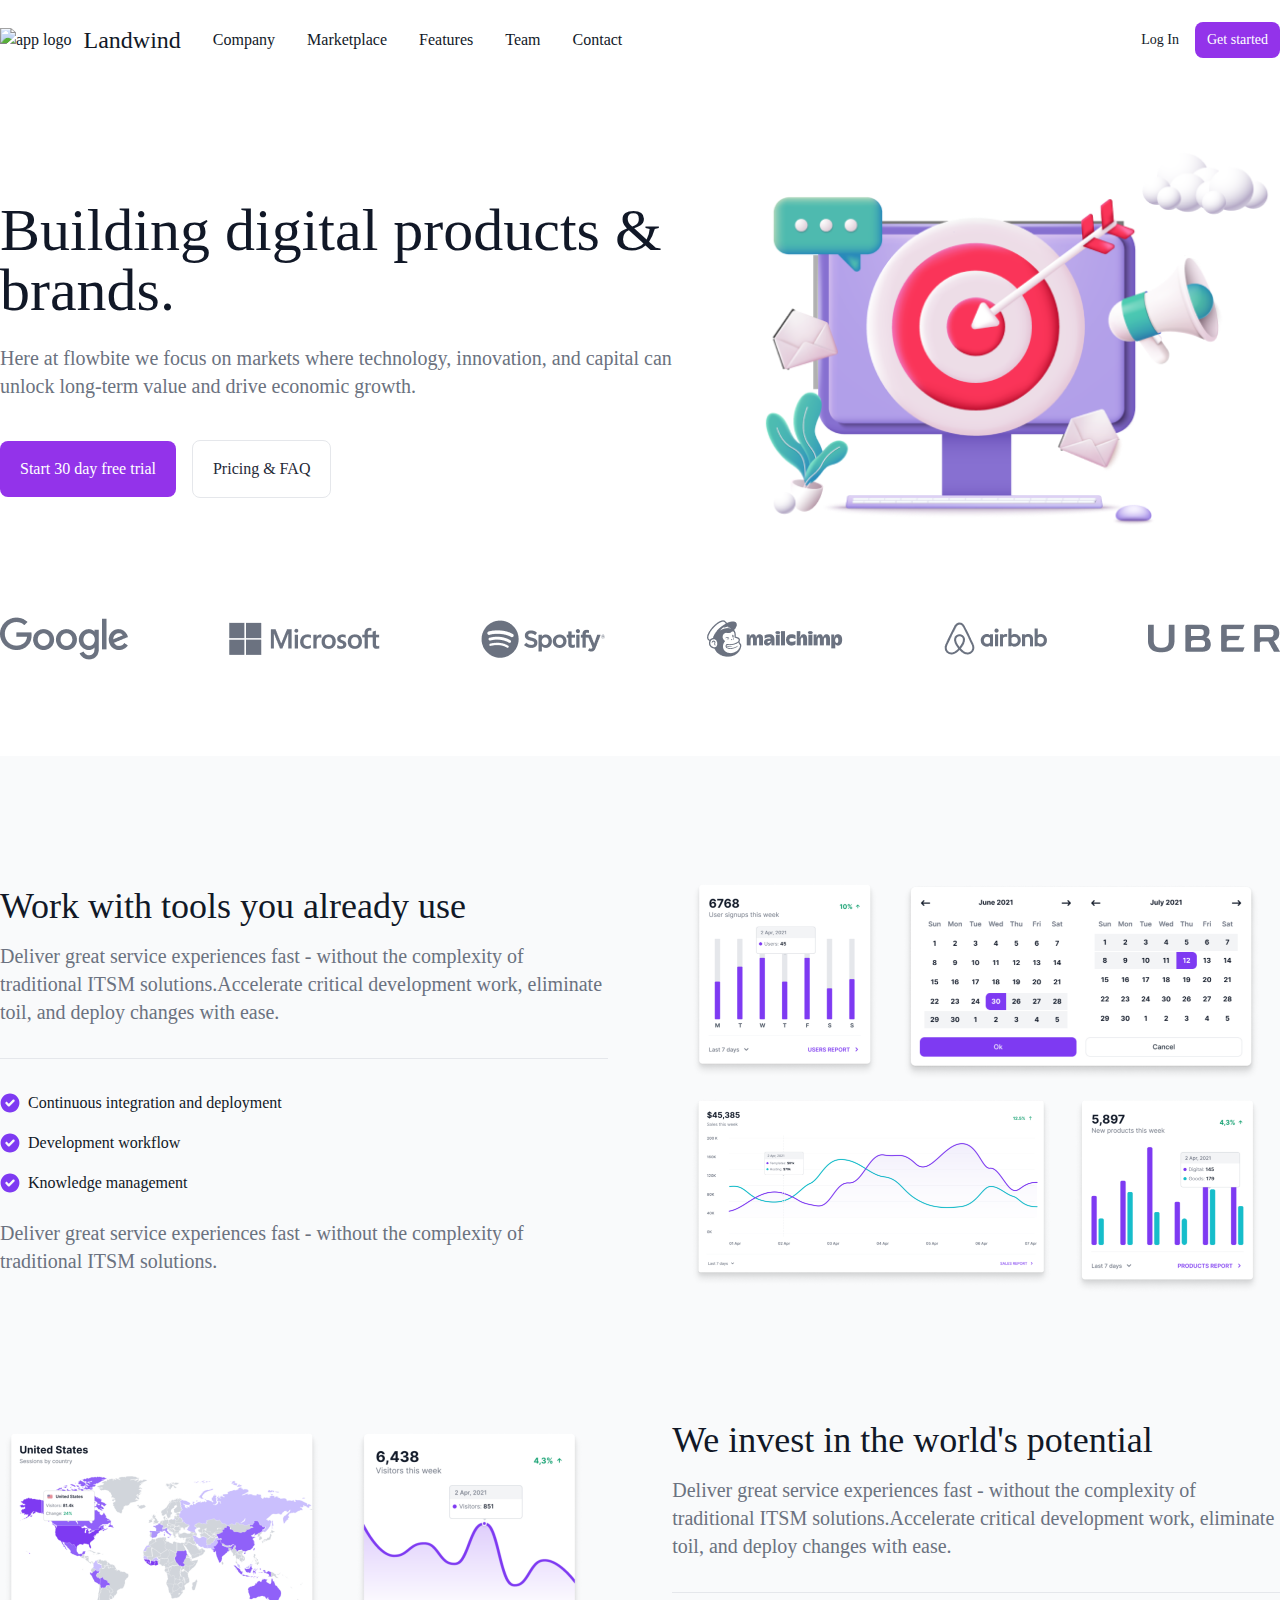
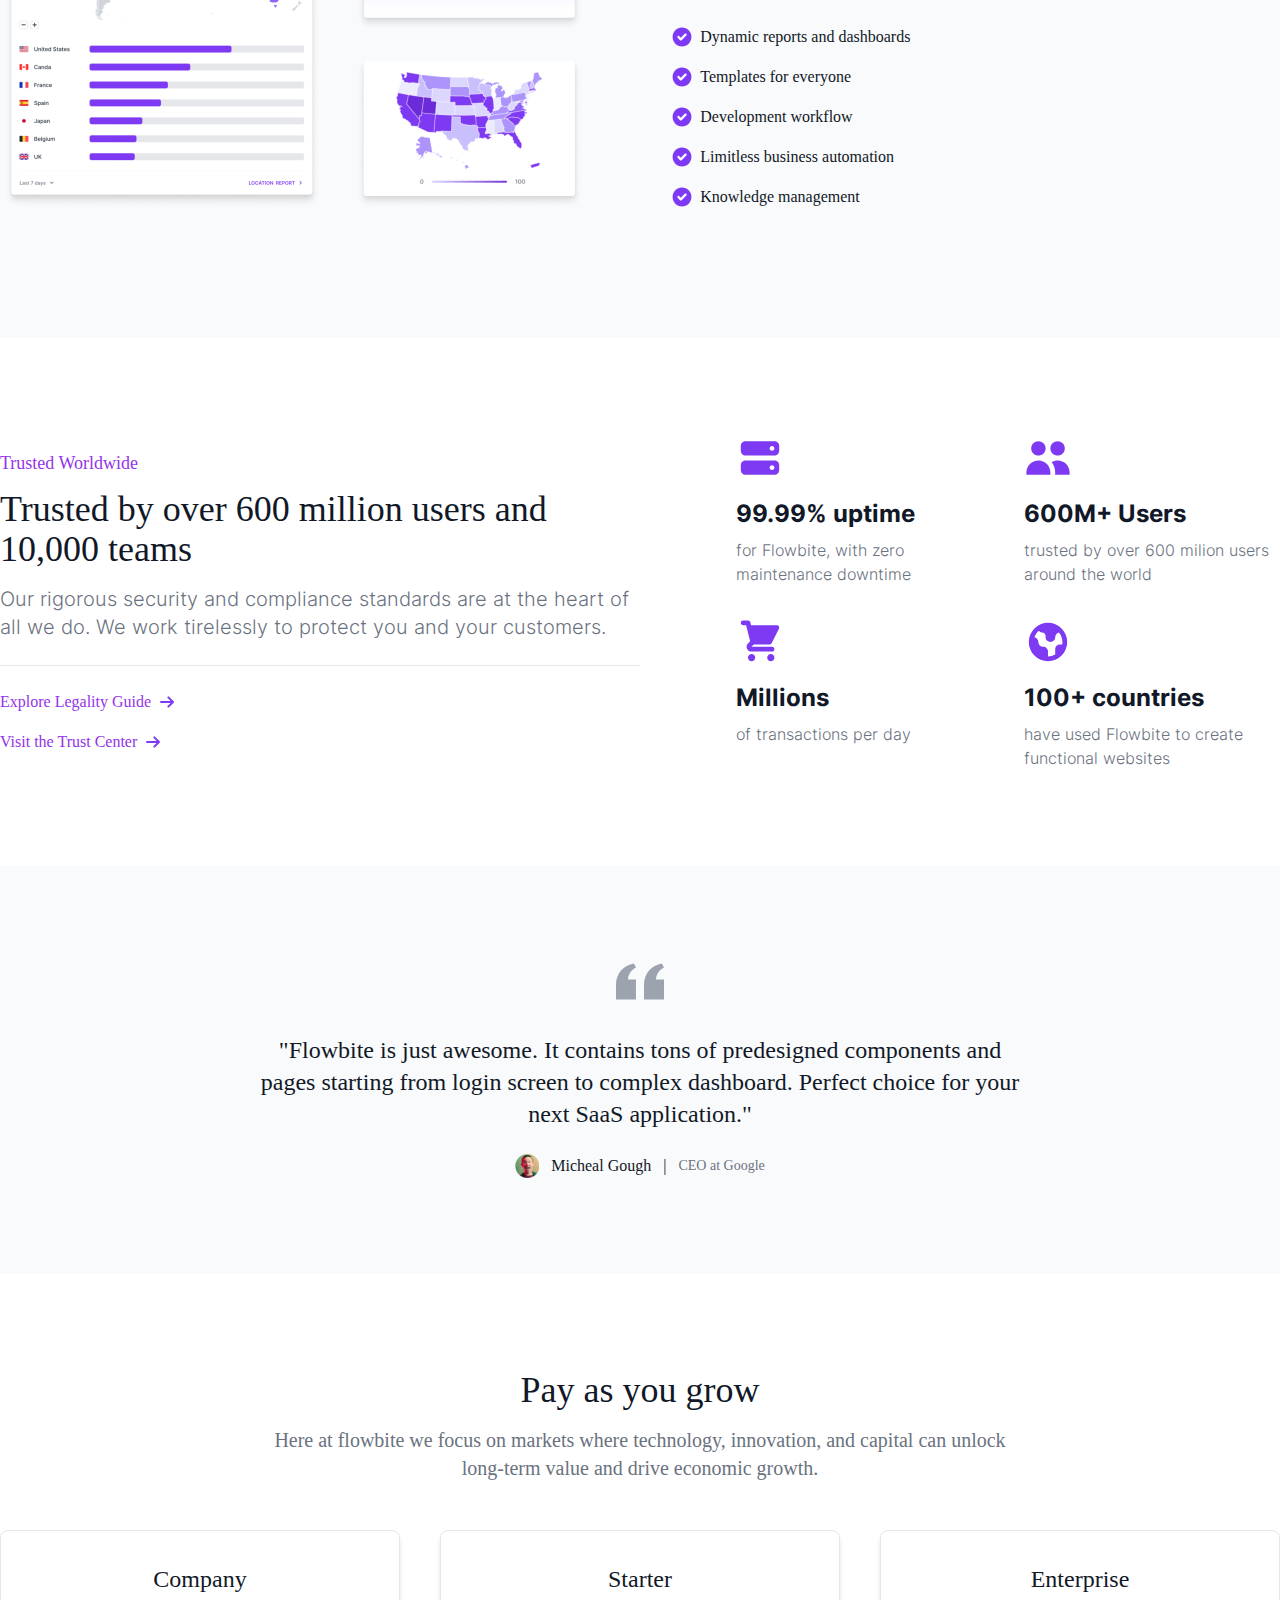
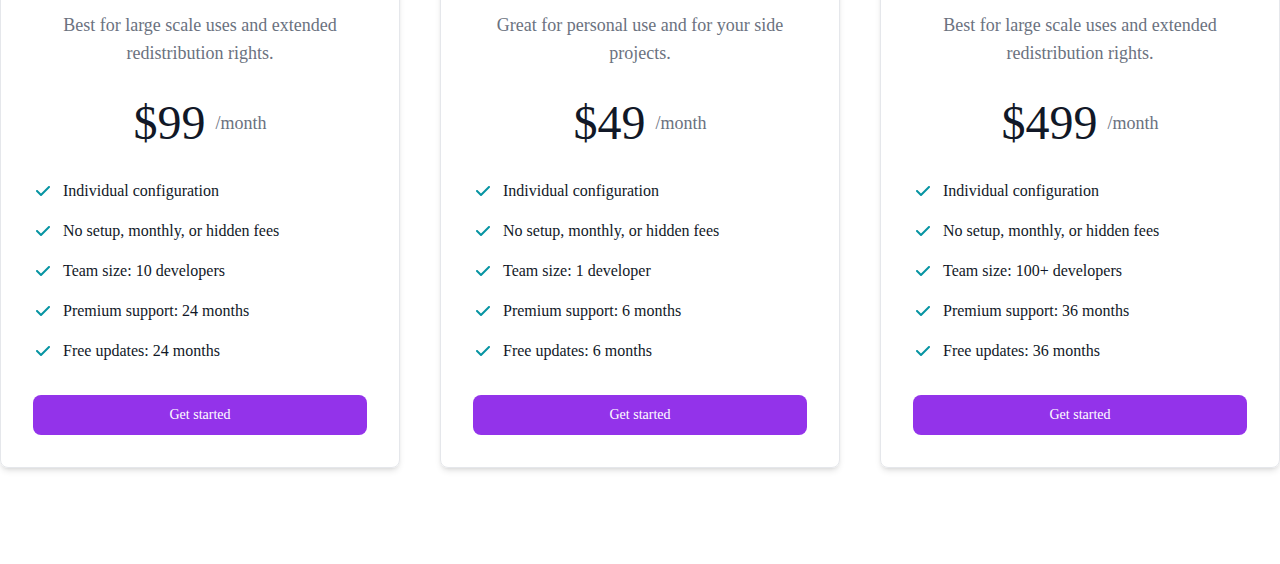
==== index.html @ 2ecb554b "Feat: Pricing Section" ====
<!DOCTYPE html>
<html lang="en">

<head>
  <meta charset="UTF-8">
  <meta name="viewport" content="width=device-width, initial-scale=1.0">
  <title>Landwind</title>
  <link rel="icon" href="images/app-logo.png">
  <link rel="stylesheet" href="./styles/app.css">
</head>

<body class="font-Inter bg-white text-gray-900">

  <svg class="hidden">

    <symbol id="check-circle" viewBox="0 0 16 17" fill="none" xmlns="http://www.w3.org/2000/svg">
      <path fill-rule="evenodd" clip-rule="evenodd"
        d="M8 16.5C10.1217 16.5 12.1566 15.6571 13.6569 14.1569C15.1571 12.6566 16 10.6217 16 8.5C16 6.37827 15.1571 4.34344 13.6569 2.84315C12.1566 1.34285 10.1217 0.5 8 0.5C5.87827 0.5 3.84344 1.34285 2.34315 2.84315C0.842855 4.34344 0 6.37827 0 8.5C0 10.6217 0.842855 12.6566 2.34315 14.1569C3.84344 15.6571 5.87827 16.5 8 16.5ZM11.707 7.207C11.8892 7.0184 11.99 6.7658 11.9877 6.5036C11.9854 6.2414 11.8802 5.99059 11.6948 5.80518C11.5094 5.61977 11.2586 5.5146 10.9964 5.51233C10.7342 5.51005 10.4816 5.61084 10.293 5.793L7 9.086L5.707 7.793C5.5184 7.61084 5.2658 7.51005 5.0036 7.51233C4.7414 7.5146 4.49059 7.61977 4.30518 7.80518C4.11977 7.99059 4.0146 8.2414 4.01233 8.5036C4.01005 8.7658 4.11084 9.0184 4.293 9.207L6.293 11.207C6.48053 11.3945 6.73484 11.4998 7 11.4998C7.26516 11.4998 7.51947 11.3945 7.707 11.207L11.707 7.207Z"
        fill="#7E3AF2" />
    </symbol>

    <symbol id="server" viewBox="0 0 48 48" fill="none" xmlns="http://www.w3.org/2000/svg">
      <path fill-rule="evenodd" clip-rule="evenodd"
        d="M4.8 12C4.8 10.727 5.30572 9.50607 6.20589 8.6059C7.10607 7.70572 8.32696 7.20001 9.6 7.20001H38.4C39.673 7.20001 40.8939 7.70572 41.7941 8.6059C42.6943 9.50607 43.2 10.727 43.2 12V16.8C43.2 18.0731 42.6943 19.2939 41.7941 20.1941C40.8939 21.0943 39.673 21.6 38.4 21.6H9.6C8.32696 21.6 7.10607 21.0943 6.20589 20.1941C5.30572 19.2939 4.8 18.0731 4.8 16.8V12ZM38.4 14.4C38.4 15.0365 38.1471 15.647 37.6971 16.0971C37.247 16.5472 36.6365 16.8 36 16.8C35.3635 16.8 34.753 16.5472 34.3029 16.0971C33.8529 15.647 33.6 15.0365 33.6 14.4C33.6 13.7635 33.8529 13.153 34.3029 12.703C34.753 12.2529 35.3635 12 36 12C36.6365 12 37.247 12.2529 37.6971 12.703C38.1471 13.153 38.4 13.7635 38.4 14.4ZM4.8 31.2C4.8 29.927 5.30572 28.7061 6.20589 27.8059C7.10607 26.9057 8.32696 26.4 9.6 26.4H38.4C39.673 26.4 40.8939 26.9057 41.7941 27.8059C42.6943 28.7061 43.2 29.927 43.2 31.2V36C43.2 37.2731 42.6943 38.4939 41.7941 39.3941C40.8939 40.2943 39.673 40.8 38.4 40.8H9.6C8.32696 40.8 7.10607 40.2943 6.20589 39.3941C5.30572 38.4939 4.8 37.2731 4.8 36V31.2ZM38.4 33.6C38.4 34.2365 38.1471 34.847 37.6971 35.2971C37.247 35.7472 36.6365 36 36 36C35.3635 36 34.753 35.7472 34.3029 35.2971C33.8529 34.847 33.6 34.2365 33.6 33.6C33.6 32.9635 33.8529 32.353 34.3029 31.903C34.753 31.4529 35.3635 31.2 36 31.2C36.6365 31.2 37.247 31.4529 37.6971 31.903C38.1471 32.353 38.4 32.9635 38.4 33.6Z"
        fill="#7E3AF2" />
    </symbol>

    <symbol id="users" viewBox="0 0 48 48" fill="none" xmlns="http://www.w3.org/2000/svg">
      <path
        d="M21.6 14.4C21.6 16.3096 20.8414 18.1409 19.4912 19.4912C18.1409 20.8414 16.3096 21.6 14.4 21.6C12.4904 21.6 10.6591 20.8414 9.30883 19.4912C7.95856 18.1409 7.19999 16.3096 7.19999 14.4C7.19999 12.4905 7.95856 10.6591 9.30883 9.30884C10.6591 7.95858 12.4904 7.20001 14.4 7.20001C16.3096 7.20001 18.1409 7.95858 19.4912 9.30884C20.8414 10.6591 21.6 12.4905 21.6 14.4ZM40.8 14.4C40.8 15.3455 40.6138 16.2818 40.2519 17.1553C39.8901 18.0289 39.3597 18.8226 38.6912 19.4912C38.0226 20.1598 37.2289 20.6901 36.3553 21.0519C35.4818 21.4138 34.5455 21.6 33.6 21.6C32.6545 21.6 31.7182 21.4138 30.8447 21.0519C29.9711 20.6901 29.1774 20.1598 28.5088 19.4912C27.8402 18.8226 27.3099 18.0289 26.9481 17.1553C26.5862 16.2818 26.4 15.3455 26.4 14.4C26.4 12.4905 27.1586 10.6591 28.5088 9.30884C29.8591 7.95858 31.6904 7.20001 33.6 7.20001C35.5096 7.20001 37.3409 7.95858 38.6912 9.30884C40.0414 10.6591 40.8 12.4905 40.8 14.4ZM31.032 40.8C31.1424 40.0152 31.2 39.216 31.2 38.4C31.2055 34.6293 29.937 30.9673 27.6 28.008C29.4242 26.9548 31.4935 26.4003 33.5999 26.4003C35.7063 26.4003 37.7756 26.9548 39.5999 28.0079C41.4241 29.0611 42.9389 30.5759 43.9922 32.4001C45.0454 34.2243 45.5999 36.2936 45.6 38.4V40.8H31.032ZM14.4 26.4C17.5826 26.4 20.6348 27.6643 22.8853 29.9147C25.1357 32.1652 26.4 35.2174 26.4 38.4V40.8H2.39999V38.4C2.39999 35.2174 3.66428 32.1652 5.91471 29.9147C8.16515 27.6643 11.2174 26.4 14.4 26.4Z"
        fill="#7E3AF2" />
    </symbol>

    <symbol id="shopping-cart" viewBox="0 0 48 48" fill="none" xmlns="http://www.w3.org/2000/svg">
      <path
        d="M7.2 2.39999C6.56348 2.39999 5.95303 2.65285 5.50295 3.10294C5.05286 3.55302 4.8 4.16347 4.8 4.79999C4.8 5.43651 5.05286 6.04696 5.50295 6.49705C5.95303 6.94714 6.56348 7.19999 7.2 7.19999H10.128L10.86 10.1328C10.8673 10.1666 10.8753 10.2002 10.884 10.2336L14.1432 23.2656L12 25.4064C8.976 28.4304 11.1168 33.6 15.3936 33.6H36C36.6365 33.6 37.247 33.3471 37.6971 32.897C38.1471 32.447 38.4 31.8365 38.4 31.2C38.4 30.5635 38.1471 29.953 37.6971 29.5029C37.247 29.0528 36.6365 28.8 36 28.8H15.3936L17.7936 26.4H33.6C34.0456 26.3998 34.4823 26.2755 34.8613 26.0411C35.2402 25.8067 35.5464 25.4714 35.7456 25.0728L42.9456 10.6728C43.1284 10.307 43.2147 9.90053 43.1963 9.49201C43.1779 9.08348 43.0554 8.68644 42.8405 8.33854C42.6255 7.99064 42.3253 7.70344 41.9682 7.50418C41.611 7.30492 41.2089 7.20021 40.8 7.19999H15.072L14.328 4.21679C14.198 3.6978 13.8983 3.23713 13.4765 2.90797C13.0547 2.5788 12.535 2.40001 12 2.39999H7.2ZM38.4 39.6C38.4 40.5548 38.0207 41.4704 37.3456 42.1456C36.6705 42.8207 35.7548 43.2 34.8 43.2C33.8452 43.2 32.9296 42.8207 32.2544 42.1456C31.5793 41.4704 31.2 40.5548 31.2 39.6C31.2 38.6452 31.5793 37.7295 32.2544 37.0544C32.9296 36.3793 33.8452 36 34.8 36C35.7548 36 36.6705 36.3793 37.3456 37.0544C38.0207 37.7295 38.4 38.6452 38.4 39.6ZM15.6 43.2C16.5548 43.2 17.4705 42.8207 18.1456 42.1456C18.8207 41.4704 19.2 40.5548 19.2 39.6C19.2 38.6452 18.8207 37.7295 18.1456 37.0544C17.4705 36.3793 16.5548 36 15.6 36C14.6452 36 13.7295 36.3793 13.0544 37.0544C12.3793 37.7295 12 38.6452 12 39.6C12 40.5548 12.3793 41.4704 13.0544 42.1456C13.7295 42.8207 14.6452 43.2 15.6 43.2Z"
        fill="#7E3AF2" />
    </symbol>

    <symbol id="globe" viewBox="0 0 48 48" fill="none" xmlns="http://www.w3.org/2000/svg">
      <path fill-rule="evenodd" clip-rule="evenodd"
        d="M24 43.2C29.0921 43.2 33.9757 41.1771 37.5764 37.5764C41.1771 33.9757 43.2 29.0921 43.2 24C43.2 18.9078 41.1771 14.0242 37.5764 10.4235C33.9757 6.82284 29.0921 4.79999 24 4.79999C18.9078 4.79999 14.0242 6.82284 10.4235 10.4235C6.82284 14.0242 4.79999 18.9078 4.79999 24C4.79999 29.0921 6.82284 33.9757 10.4235 37.5764C14.0242 41.1771 18.9078 43.2 24 43.2ZM10.3968 19.2648C11.2879 16.7129 12.8779 14.4626 14.9856 12.7704C15.6288 13.752 16.7376 14.4 18 14.4C18.9548 14.4 19.8704 14.7793 20.5456 15.4544C21.2207 16.1295 21.6 17.0452 21.6 18V19.2C21.6 20.473 22.1057 21.6939 23.0059 22.5941C23.9061 23.4943 25.1269 24 26.4 24C27.673 24 28.8939 23.4943 29.7941 22.5941C30.6943 21.6939 31.2 20.473 31.2 19.2C31.1996 18.1258 31.5595 17.0825 32.2222 16.2371C32.8849 15.3917 33.812 14.793 34.8552 14.5368C37.1455 17.1568 38.4054 20.52 38.4 24C38.4 24.816 38.3328 25.62 38.2008 26.4H36C34.7269 26.4 33.5061 26.9057 32.6059 27.8059C31.7057 28.7061 31.2 29.927 31.2 31.2V36.4728C29.0119 37.7388 26.5279 38.4037 24 38.4V33.6C24 32.327 23.4943 31.1061 22.5941 30.2059C21.6939 29.3057 20.473 28.8 19.2 28.8C17.9269 28.8 16.706 28.2943 15.8059 27.3941C14.9057 26.4939 14.4 25.273 14.4 24C14.4004 22.8648 13.9985 21.7662 13.2656 20.8993C12.5327 20.0323 11.5162 19.4532 10.3968 19.2648Z"
        fill="#7E3AF2" />
    </symbol>

    <symbol id="arrow-right" viewBox="0 0 16 16" fill="none" xmlns="http://www.w3.org/2000/svg">
      <path d="M14 8.00001H2H14Z" fill="#7E3AF2" />
      <path d="M9.33333 3.33334L14 8.00001M14 8.00001L9.33333 12.6667M14 8.00001H2" stroke="#7E3AF2" stroke-width="2"
        stroke-linecap="round" stroke-linejoin="round" />
    </symbol>

    <symbol id="quotes" viewBox="0 0 48 45" fill="none" xmlns="http://www.w3.org/2000/svg">
      <path
        d="M28.034 36L28.034 21.218C28.034 9.81 35.496 2.078 46 0L47.99 4.302C43.126 6.136 40 11.578 40 16H48V36H28.034ZM0 36V21.218C0 9.81 7.496 2.076 18 0L19.992 4.302C15.126 6.136 12 11.578 12 16H19.966L19.966 36L0 36Z"
        fill="#9CA3AF" />
    </symbol>

    <symbol id="check" viewBox="0 0 20 20" fill="none" xmlns="http://www.w3.org/2000/svg">
      <path fill-rule="evenodd" clip-rule="evenodd"
        d="M16.707 5.29303C16.8945 5.48056 16.9998 5.73487 16.9998 6.00003C16.9998 6.26519 16.8945 6.5195 16.707 6.70703L8.70698 14.707C8.51945 14.8945 8.26514 14.9998 7.99998 14.9998C7.73482 14.9998 7.48051 14.8945 7.29298 14.707L3.29298 10.707C3.11082 10.5184 3.01003 10.2658 3.01231 10.0036C3.01458 9.74143 3.11975 9.49062 3.30516 9.30521C3.49057 9.1198 3.74138 9.01464 4.00358 9.01236C4.26578 9.01008 4.51838 9.11087 4.70698 9.29303L7.99998 12.586L15.293 5.29303C15.4805 5.10556 15.7348 5.00024 16 5.00024C16.2651 5.00024 16.5195 5.10556 16.707 5.29303Z"
        fill="#0694A2" />
    </symbol>

    <symbol id="chevron-down" viewBox="0 0 17 16" fill="none" xmlns="http://www.w3.org/2000/svg">
      <path d="M13.1667 6L8.50001 10.6667L3.83334 6" stroke="currentColor" stroke-width="2" stroke-linecap="round"
        stroke-linejoin="round" />
    </symbol>

    <symbol id="github" viewBox="0 0 24 24" fill="none" xmlns="http://www.w3.org/2000/svg">
      <path
        d="M8.80078 16.7109C8.80078 16.6406 8.73047 16.5703 8.625 16.5703C8.51953 16.5703 8.44922 16.6406 8.44922 16.7109C8.44922 16.7812 8.51953 16.8516 8.625 16.8164C8.73047 16.8164 8.80078 16.7812 8.80078 16.7109ZM7.71094 16.5352C7.71094 16.6055 7.78125 16.7109 7.88672 16.7109C7.95703 16.7461 8.0625 16.7109 8.09766 16.6406C8.09766 16.5703 8.0625 16.5 7.95703 16.4648C7.85156 16.4297 7.74609 16.4648 7.71094 16.5352ZM9.29297 16.5C9.1875 16.5 9.11719 16.5703 9.11719 16.6758C9.11719 16.7461 9.22266 16.7812 9.32812 16.7461C9.43359 16.7109 9.50391 16.6758 9.46875 16.6055C9.46875 16.5352 9.36328 16.4648 9.29297 16.5ZM11.5781 3C6.72656 3 3 6.72656 3 11.5781C3 15.4805 5.42578 18.8203 8.94141 20.0156C9.39844 20.0859 9.53906 19.8047 9.53906 19.5938C9.53906 19.3477 9.53906 18.1523 9.53906 17.4141C9.53906 17.4141 7.07812 17.9414 6.55078 16.3594C6.55078 16.3594 6.16406 15.3398 5.60156 15.0938C5.60156 15.0938 4.79297 14.5312 5.63672 14.5312C5.63672 14.5312 6.51562 14.6016 7.00781 15.4453C7.78125 16.8164 9.04688 16.4297 9.57422 16.1836C9.64453 15.6211 9.85547 15.2344 10.1367 14.9883C8.16797 14.7773 6.16406 14.4961 6.16406 11.1211C6.16406 10.1367 6.44531 9.67969 7.00781 9.04688C6.90234 8.80078 6.62109 7.88672 7.11328 6.65625C7.81641 6.44531 9.53906 7.60547 9.53906 7.60547C10.2422 7.39453 10.9805 7.32422 11.7188 7.32422C12.4922 7.32422 13.2305 7.39453 13.9336 7.60547C13.9336 7.60547 15.6211 6.41016 16.3594 6.65625C16.8516 7.88672 16.5352 8.80078 16.4648 9.04688C17.0273 9.67969 17.3789 10.1367 17.3789 11.1211C17.3789 14.4961 15.3047 14.7773 13.3359 14.9883C13.6523 15.2695 13.9336 15.7969 13.9336 16.6406C13.9336 17.8008 13.8984 19.2773 13.8984 19.5586C13.8984 19.8047 14.0742 20.0859 14.5312 19.9805C18.0469 18.8203 20.4375 15.4805 20.4375 11.5781C20.4375 6.72656 16.4648 3 11.5781 3ZM6.41016 15.1289C6.33984 15.1641 6.375 15.2695 6.41016 15.3398C6.48047 15.375 6.55078 15.4102 6.62109 15.375C6.65625 15.3398 6.65625 15.2344 6.58594 15.1641C6.51562 15.1289 6.44531 15.0938 6.41016 15.1289ZM6.02344 14.8477C5.98828 14.918 6.02344 14.9531 6.09375 14.9883C6.16406 15.0234 6.23438 15.0234 6.26953 14.9531C6.26953 14.918 6.23438 14.8828 6.16406 14.8477C6.09375 14.8125 6.05859 14.8125 6.02344 14.8477ZM7.14844 16.1133C7.11328 16.1484 7.11328 16.2539 7.21875 16.3242C7.28906 16.3945 7.39453 16.4297 7.42969 16.3594C7.46484 16.3242 7.46484 16.2188 7.39453 16.1484C7.32422 16.0781 7.21875 16.043 7.14844 16.1133ZM6.76172 15.5859C6.69141 15.6211 6.69141 15.7266 6.76172 15.7969C6.83203 15.8672 6.90234 15.9023 6.97266 15.8672C7.00781 15.832 7.00781 15.7266 6.97266 15.6562C6.90234 15.5859 6.83203 15.5508 6.76172 15.5859Z"
        fill="#9CA3AF" />
    </symbol>

    <symbol id="twitter" viewBox="0 0 24 24" fill="none" xmlns="http://www.w3.org/2000/svg">
      <path
        d="M19.1367 8.62109C19.8398 8.09375 20.4727 7.46094 20.9648 6.72266C20.332 7.00391 19.5938 7.21484 18.8555 7.28516C19.6289 6.82812 20.1914 6.125 20.4727 5.24609C19.7695 5.66797 18.9609 5.98438 18.1523 6.16016C17.4492 5.42188 16.5 5 15.4453 5C13.4062 5 11.7539 6.65234 11.7539 8.69141C11.7539 8.97266 11.7891 9.25391 11.8594 9.53516C8.80078 9.35938 6.05859 7.88281 4.23047 5.66797C3.91406 6.19531 3.73828 6.82812 3.73828 7.53125C3.73828 8.79688 4.37109 9.92188 5.39062 10.5898C4.79297 10.5547 4.19531 10.4141 3.70312 10.1328V10.168C3.70312 11.9609 4.96875 13.4375 6.65625 13.7891C6.375 13.8594 6.02344 13.9297 5.70703 13.9297C5.46094 13.9297 5.25 13.8945 5.00391 13.8594C5.46094 15.3359 6.83203 16.3906 8.44922 16.4258C7.18359 17.4102 5.60156 18.0078 3.87891 18.0078C3.5625 18.0078 3.28125 17.9727 3 17.9375C4.61719 18.9922 6.55078 19.5898 8.66016 19.5898C15.4453 19.5898 19.1367 14 19.1367 9.11328C19.1367 8.9375 19.1367 8.79688 19.1367 8.62109Z"
        fill="#9CA3AF" />
    </symbol>

    <symbol id="dribbble" viewBox="0 0 24 24" fill="none" xmlns="http://www.w3.org/2000/svg">
      <path
        d="M11.7188 3C6.90234 3 3 6.9375 3 11.7188C3 16.5352 6.90234 20.4375 11.7188 20.4375C16.5 20.4375 20.4375 16.5352 20.4375 11.7188C20.4375 6.9375 16.5 3 11.7188 3ZM17.4492 7.04297C18.5039 8.30859 19.1367 9.92578 19.1367 11.6836C18.8906 11.6133 16.4297 11.1211 13.9688 11.4375C13.7578 10.9453 13.582 10.5234 13.3008 9.96094C16.0781 8.83594 17.3086 7.25391 17.4492 7.04297ZM16.6406 6.16406C16.5 6.375 15.375 7.88672 12.7383 8.87109C11.5078 6.62109 10.1719 4.79297 9.96094 4.51172C12.3164 3.94922 14.8125 4.54688 16.6406 6.16406ZM8.51953 5.00391C8.73047 5.28516 10.0664 7.11328 11.2969 9.32812C7.81641 10.2422 4.75781 10.2422 4.40625 10.207C4.89844 7.92188 6.44531 5.98828 8.51953 5.00391ZM4.26562 11.7539C4.26562 11.6836 4.26562 11.6133 4.26562 11.5078C4.58203 11.543 8.20312 11.5781 11.8945 10.4531C12.1406 10.875 12.3164 11.2969 12.5273 11.7188C9.82031 12.4922 7.35938 14.6719 6.16406 16.7109C4.96875 15.4102 4.26562 13.6523 4.26562 11.7539ZM7.11328 17.625C7.92188 16.043 10.0312 13.9688 13.0195 12.9492C14.0742 15.6562 14.4961 17.9414 14.6016 18.6094C12.2109 19.6289 9.32812 19.3477 7.11328 17.625ZM15.8672 17.9062C15.7969 17.4844 15.375 15.3047 14.4258 12.5977C16.7461 12.2461 18.7852 12.8438 19.0664 12.9141C18.7148 14.9883 17.5195 16.7812 15.8672 17.9062Z"
        fill="#9CA3AF" />
    </symbol>

    <symbol id="facebook" viewBox="0 0 24 24" fill="none" xmlns="http://www.w3.org/2000/svg">
      <path
        d="M16.0352 13.125L16.5273 9.89062H13.3984V7.78125C13.3984 6.86719 13.8203 6.02344 15.2266 6.02344H16.668V3.24609C16.668 3.24609 15.3672 3 14.1367 3C11.5703 3 9.88281 4.58203 9.88281 7.39453V9.89062H7V13.125H9.88281V21H13.3984V13.125H16.0352Z"
        fill="#9CA3AF" />
    </symbol>

  </svg>

  <!-- App Header -->
  <header class="z-40 fixed md:static top-0 left-0 right-0 shadow md:shadow-none bg-white h-20">
    <div class="container font-InterMedium flex items-center justify-between h-20">
      <!-- Left Header Section -->
      <div class="flex-center gap-8">
        <!-- App Logo -->
        <div class="flex-center gap-2 lg:gap-3">
          <img src="./images/app-logo.png" class="cursor-default md:cursor-pointer" alt="app logo">
          <span class="text-xl lg:text-2xl font-InterSemiBold cursor-default md:cursor-pointer">Landwind</span>
        </div>
        <!-- Header Menu -->
        <ul
          class="hidden md:flex-center gap-4 lg:gap-8 child:cursor-pointer child:transition-all child-hover:text-purple-600">
          <li>Company</li>
          <li>Marketplace</li>
          <li>Features</li>
          <li>Team</li>
          <li>Contact</li>
        </ul>
      </div>
      <!-- Right Header Section: Buttons -->
      <div class="hidden md:flex-center gap-3 lg:gap-4 text-sm">
        <button class="hidden lg:inline-block transition-all hover:text-purple-600">
          <a href="#">Log In</a>
        </button>
        <button class="btn py-2 px-3 lg:px-3 flex-center">
          <a href="#">Get started</a>
        </button>
      </div>
      <!-- Mobile Menu toggle Btn -->
      <div class="cursor-default md:hidden flex flex-col justify-between w-8 relative h-5 mobile-menu__toggle-btn">
        <span class="bar w-full h-[3px] bg-purple-600 transition-all rounded-3xl"></span>
        <span class="bar w-full h-[3px] bg-purple-600 transition-all rounded-3xl"></span>
        <span class="bar w-full h-[3px] bg-purple-600 transition-all rounded-3xl mt-px"></span>
      </div>
      <!-- Mobile Menu -->
      <div
        class="overlay md:hidden opacity-0 invisible transition-all fixed left-0 bottom-0 right-0 -z-20 top-16 w-full h-screen bg-black/10">
      </div>
      <ul
        class="mobile-menu -translate-y-[380px]  md:hidden absolute -z-10 left-0 top-16 w-full bg-white flex flex-col items-center font-InterSemiBold text-purple-600 gap-5 py-5 rounded-b-lg child:cursor-default">
        <li>Company</li>
        <li>Marketplace</li>
        <li>Features</li>
        <li>Team</li>
        <li>Contact</li>
        <li class="btn py-2 px-2 lg:px-3 flex-center">
          <a href="#">Get Started</a>
        </li>
      </ul>
    </div>
  </header>

  <!-- Main -->
  <main>

    <!-- Hero Section -->
    <section class="mt-20 md:mt-8 lg:mt-12 xl:mt-16">
      <div class="container flex flex-col-reverse lg:flex-row gap-8 md:items-center lg:justify-between">
        <!-- Left Hero Section -->
        <div class="lg:w-[530px] xl:w-[736px] 2xl:w-[900px]">
          <!-- Hero Title -->
          <h1 class="font-InterBlack text-3xl sm:text-4xl md:text-5xl xl:text-6xl">Building digital products & brands.
          </h1>
          <!-- Hero Caption -->
          <p class="text-base md:text-xl text-gray-500 mt-6">Here at flowbite we focus on markets where technology,
            innovation, and
            capital can unlock long-term value and drive economic growth.</p>

          <!-- Hero Buttons -->
          <div
            class="flex flex-col xs:flex-row xs:items-center gap-4 mt-6 md:mt-10 cursor-default md:child:cursor-pointer">
            <button class="btn w-full xs:w-auto py-3 md:py-4 px-4 md:px-5">
              <a href="#">Start 30 day free trial</a>
            </button>
            <button
              class="w-full xs:w-auto text-gray-800 rounded-lg font-InterMedium py-3 md:py-4 px-4 md:px-5 border border-gray-200">
              <a href="#">Pricing & FAQ</a>
            </button>
          </div>

        </div>

        <!-- Right Hero Section -->
        <div>
          <img src="./images/heros-section.png" alt="digital products">
        </div>

      </div>
    </section>

    <!-- Logos Section -->
    <section class="mt-20 lg:mt-16">
      <div
        class="container flex items-center justify-center sm:justify-between lg:justify-center xl:justify-between flex-wrap gap-x-20 gap-y-10">
        <img src="images/company-logos/google.png" alt="google logo">
        <img src="images/company-logos/microsoft.png" alt="microsoft logo">
        <img src="images/company-logos/spotify.png" alt="spotify logo">
        <img src="images/company-logos/mailchimp.png" alt="mailchimp logo">
        <img src="images/company-logos/airbnb.png" alt="airbnb logo">
        <img src="images/company-logos/uber.png" alt="uber logo">
      </div>
    </section>

    <!-- Features Section -->
    <section class="mt-16 md:mt-20 lg:mt-24 py-16 md:py-20 lg:py-24 bg-gray-50">
      <div class="container">
        <!-- First Features -->
        <div class="flex flex-col lg:flex-row lg:items-center lg:justify-between gap-10 md:gap-12 xl:gap-16">

          <!-- First Features Description -->
          <div class="lg:w-1/2">
            <h2 class="section__title">Work with tools you already use</h2>
            <p class="text-base md:text-xl text-gray-500 mt-4 pb-6 xl:pb-8 border-b border-b-gray-200">
              Deliver great service experiences fast - without the complexity of traditional ITSM solutions.Accelerate
              critical development work, eliminate toil, and deploy changes with ease.
            </p>
            <!-- First Features Options -->
            <div class="mt-6 xl:mt-8 mb-6 font-InterMedium space-y-4">

              <div class="flex items-center gap-2">
                <svg class="w-5 h-5">
                  <use href="#check-circle"></use>
                </svg>
                <span>Continuous integration and deployment</span>
              </div>

              <div class="flex items-center gap-2">
                <svg class="w-5 h-5">
                  <use href="#check-circle"></use>
                </svg>
                <span>Development workflow</span>
              </div>

              <div class="flex items-center gap-2">
                <svg class="w-5 h-5">
                  <use href="#check-circle"></use>
                </svg>
                <span>Knowledge management</span>
              </div>

            </div>

            <p class="text-base md:text-xl text-gray-500">
              Deliver great service experiences fast - without the complexity of traditional ITSM solutions.
            </p>
          </div>

          <!-- First Features Image -->
          <div class="lg:w-1/2 xl:py-2.5 xl:pl-2.5">
            <img src="./images/features-1.png" alt="features">
          </div>

        </div>

        <!-- Second Features -->
        <div
          class="flex flex-col-reverse lg:flex-row lg:items-center lg:justify-between gap-10 md:gap-12 xl:gap-16 mt-20">

          <!-- Second Features Image -->
          <div class="lg:w-1/2 xl:py-2.5 xl:pr-2.5">
            <img src="./images/feature-2.png" alt="features">
          </div>

          <!-- Second Features Description -->
          <div class="lg:w-1/2">
            <h2 class="section__title">We invest in the world's potential</h2>
            <p class="text-base md:text-xl text-gray-500 mt-4 pb-6 xl:pb-8 border-b border-b-gray-200">
              Deliver great service experiences fast - without the complexity of traditional ITSM solutions.Accelerate
              critical development work, eliminate toil, and deploy changes with ease.
            </p>
            <!-- Second Features Options -->
            <div class="mt-6 xl:mt-8 font-InterMedium space-y-4">

              <div class="flex items-center gap-2">
                <svg class="w-5 h-5">
                  <use href="#check-circle"></use>
                </svg>
                <span>Dynamic reports and dashboards</span>
              </div>

              <div class="flex items-center gap-2">
                <svg class="w-5 h-5">
                  <use href="#check-circle"></use>
                </svg>
                <span>Templates for everyone</span>
              </div>

              <div class="flex items-center gap-2">
                <svg class="w-5 h-5">
                  <use href="#check-circle"></use>
                </svg>
                <span>Development workflow</span>
              </div>

              <div class="flex items-center gap-2">
                <svg class="w-5 h-5">
                  <use href="#check-circle"></use>
                </svg>
                <span>Limitless business automation</span>
              </div>

              <div class="flex items-center gap-2">
                <svg class="w-5 h-5">
                  <use href="#check-circle"></use>
                </svg>
                <span>Knowledge management</span>
              </div>

            </div>

          </div>

        </div>

      </div>

    </section>

    <!-- Social Proof Section -->
    <section class="my-16 md:my-20 lg:my-24">
      <div class="container lg:flex lg:items-center lg:justify-between gap-16 lg:gap-24 2xl:gap-40">

        <!-- Left Social Proof Section -->
        <div class="lg:w-1/2 xl:w-[640px] 2xl:w-1/2">
          <p class="text-purple-600 font-InterMedium text-lg mb-3">Trusted Worldwide</p>
          <h2 class="section__title">Trusted by over 600 million users and 10,000 teams</h2>
          <p class="font-InterLight md:text-xl text-gray-500 mt-4 pb-6 border-b border-b-gray-200">Our rigorous security
            and compliance standards are at the heart of all we do. We work tirelessly to protect you and your
            customers.</p>
          <!-- Social Proof Links -->
          <div class="mt-6 space-y-4 font-InterMedium text-purple-600">
            <a href="#" class="flex items-center gap-2">
              <span>Explore Legality Guide</span>
              <svg class="w-4 h-4">
                <use href="#arrow-right"></use>
              </svg>
            </a>

            <a href="#" class="flex items-center gap-2">
              <span>Visit the Trust Center</span>
              <svg class="w-4 h-4">
                <use href="#arrow-right"></use>
              </svg>
            </a>
          </div>

        </div>

        <!-- Right Social Proof Section -->
        <div
          class="mt-10 xs:mt-12 md:mt-16 lg:mt-0 grid xs:grid-cols-2 gap-10 xs:gap-12 md:gap-16 lg:gap-8 lg:w-1/2 xl:w-[544px] 2xl:w-1/2">

          <div>
            <svg class="w-10 md:w-12 h-10 md:h-12">
              <use href="#server"></use>
            </svg>
            <h3 class="font-InterBold text-xl md:text-2xl mt-4 mb-2 leading-tight">99.99% uptime</h3>
            <p class="font-InterLight text-gray-500">for Flowbite, with zero maintenance downtime</p>
          </div>

          <div>
            <svg class="w-10 md:w-12 h-10 md:h-12">
              <use href="#users"></use>
            </svg>
            <h3 class="font-InterBold text-xl md:text-2xl mt-4 mb-2 leading-tight">600M+ Users</h3>
            <p class="font-InterLight text-gray-500">trusted by over 600 milion users around the world</p>
          </div>

          <div>
            <svg class="w-10 md:w-12 h-10 md:h-12">
              <use href="#shopping-cart"></use>
            </svg>
            <h3 class="font-InterBold text-xl md:text-2xl mt-4 mb-2 leading-tight">Millions</h3>
            <p class="font-InterLight text-gray-500">of transactions per day</p>
          </div>

          <div>
            <svg class="w-10 md:w-12 h-10 md:h-12">
              <use href="#globe"></use>
            </svg>
            <h3 class="font-InterBold text-xl md:text-2xl mt-4 mb-2 leading-tight">100+ countries</h3>
            <p class="font-InterLight text-gray-500">have used Flowbite to create functional websites</p>
          </div>

        </div>

      </div>


    </section>

    <!-- Testimony Section -->
    <section class="py-16 md:py-20 lg:py-24 bg-gray-50">
      <div class="container flex flex-col items-center justify-center gap-6 max-w-[768px]">

        <svg class="w-10 md:w-12 h-10 md:h-12">
          <use href="#quotes"></use>
        </svg>

        <p class="leading-relaxed text-lg sm:text-xl md:text-2xl font-InterSemiBold text-center">"Flowbite is just
          awesome. It contains
          tons of
          predesigned components and pages starting from login screen to complex dashboard. Perfect choice for your next
          SaaS application."</p>

        <div
          class="leading-tight flex items-center justify-center flex-wrap gap-2 sm:gap-3 font-InterSemiBold text-sm sm:text-base">
          <img src="images/avatar.png" class="w-6 h-6" alt="avatar">
          <span>Micheal Gough</span>
          <span>|</span>
          <span class="text-sm font-Inter text-gray-500">CEO at Google</span>
        </div>

      </div>

    </section>

    <!-- Pricing Section -->
    <section class="my-24">
      <div class="container">
        <h2 class="section__title text-center">Pay as you grow</h2>
        <p class="text-xl text-gray-500 text-center max-w-[768px] mt-4 mx-auto">Here at flowbite we focus
          on markets
          where technology, innovation, and capital can unlock long-term value and drive economic growth.</p>

        <!-- Pricing Boxes -->
        <div class="flex-center flex-wrap gap-10 mt-12">

          <!-- Pricing Box -->
          <div class="w-[400px] rounded-lg p-8 border border-gray-200 shadow-md">
            <h3 class="text-2xl font-InterSemiBold text-center">Company</h3>
            <p class="mt-4 text-lg text-gray-500 text-center">Best for large scale uses and extended redistribution
              rights.</p>
            <div class="flex-center gap-2.5 my-8">
              <span class="leading-none text-5xl font-InterExtraBold">$99</span>
              <span class="text-lg font-InterMedium text-gray-500">/month</span>
            </div>

            <!-- Options List -->
            <ul class="space-y-4 mb-8">

              <li class="flex items-center gap-2.5">
                <svg class="w-5 h-5">
                  <use href="#check"></use>
                </svg>
                <span class="">Individual configuration</span>
              </li>

              <li class="flex items-center gap-2.5">
                <svg class="w-5 h-5">
                  <use href="#check"></use>
                </svg>
                <span>No setup, monthly, or hidden fees</span>
              </li>

              <li class="flex items-center gap-2.5">
                <svg class="w-5 h-5">
                  <use href="#check"></use>
                </svg>
                <span class="">Team size: <span class="font-InterSemiBold">10 developers</span></span>
              </li>

              <li class="flex items-center gap-2.5">
                <svg class="w-5 h-5">
                  <use href="#check"></use>
                </svg>
                <span class="">Premium support: <span class="font-InterSemiBold">24 months</span></span>
              </li>

              <li class="flex items-center gap-2.5">
                <svg class="w-5 h-5">
                  <use href="#check"></use>
                </svg>
                <span class="">Free updates: <span class="font-InterSemiBold">24 months</span></span>
              </li>

            </ul>

            <button class="bg-purple-600 w-full py-2.5 text-sm font-InterMedium rounded-lg text-white">Get
              started</button>

          </div>

          <!-- Pricing Box -->
          <div class="w-[400px] rounded-lg p-8 border border-gray-200 shadow-md">
            <h3 class="text-2xl font-InterSemiBold text-center">Starter</h3>
            <p class="mt-4 text-lg text-gray-500 text-center">Great for personal use and for your side projects.</p>
            <div class="flex-center gap-2.5 my-8">
              <span class="leading-none text-5xl font-InterExtraBold">$49</span>
              <span class="text-lg font-InterMedium text-gray-500">/month</span>
            </div>

            <!-- Options List -->
            <ul class="space-y-4 mb-8">

              <li class="flex items-center gap-2.5">
                <svg class="w-5 h-5">
                  <use href="#check"></use>
                </svg>
                <span class="">Individual configuration</span>
              </li>

              <li class="flex items-center gap-2.5">
                <svg class="w-5 h-5">
                  <use href="#check"></use>
                </svg>
                <span>No setup, monthly, or hidden fees</span>
              </li>

              <li class="flex items-center gap-2.5">
                <svg class="w-5 h-5">
                  <use href="#check"></use>
                </svg>
                <span class="">Team size: <span class="font-InterSemiBold">1 developer</span></span>
              </li>

              <li class="flex items-center gap-2.5">
                <svg class="w-5 h-5">
                  <use href="#check"></use>
                </svg>
                <span class="">Premium support: <span class="font-InterSemiBold">6 months</span></span>
              </li>

              <li class="flex items-center gap-2.5">
                <svg class="w-5 h-5">
                  <use href="#check"></use>
                </svg>
                <span class="">Free updates: <span class="font-InterSemiBold">6 months</span></span>
              </li>

            </ul>

            <button class="bg-purple-600 w-full py-2.5 text-sm font-InterMedium rounded-lg text-white">Get
              started</button>

          </div>

          <!-- Pricing Box -->
          <div class="w-[400px] rounded-lg p-8 border border-gray-200 shadow-md">
            <h3 class="text-2xl font-InterSemiBold text-center">Enterprise</h3>
            <p class="mt-4 text-lg text-gray-500 text-center">Best for large scale uses and extended redistribution
              rights.</p>
            <div class="flex-center gap-2.5 my-8">
              <span class="leading-none text-5xl font-InterExtraBold">$499</span>
              <span class="text-lg font-InterMedium text-gray-500">/month</span>
            </div>

            <!-- Options List -->
            <ul class="space-y-4 mb-8">

              <li class="flex items-center gap-2.5">
                <svg class="w-5 h-5">
                  <use href="#check"></use>
                </svg>
                <span class="">Individual configuration</span>
              </li>

              <li class="flex items-center gap-2.5">
                <svg class="w-5 h-5">
                  <use href="#check"></use>
                </svg>
                <span>No setup, monthly, or hidden fees</span>
              </li>

              <li class="flex items-center gap-2.5">
                <svg class="w-5 h-5">
                  <use href="#check"></use>
                </svg>
                <span class="">Team size: <span class="font-InterSemiBold">100+ developers</span></span>
              </li>

              <li class="flex items-center gap-2.5">
                <svg class="w-5 h-5">
                  <use href="#check"></use>
                </svg>
                <span class="">Premium support: <span class="font-InterSemiBold">36 months</span></span>
              </li>

              <li class="flex items-center gap-2.5">
                <svg class="w-5 h-5">
                  <use href="#check"></use>
                </svg>
                <span class="">Free updates: <span class="font-InterSemiBold">36 months</span></span>
              </li>

            </ul>

            <button class="bg-purple-600 w-full py-2.5 text-sm font-InterMedium rounded-lg text-white">Get
              started</button>

          </div>

        </div>

      </div>

    </section>

  </main>

  <script src="./js/app.js"></script>
</body>

</html>
---- styles/app.css ----
/*
! tailwindcss v3.4.3 | MIT License | https://tailwindcss.com
*/

/*
1. Prevent padding and border from affecting element width. (https://github.com/mozdevs/cssremedy/issues/4)
2. Allow adding a border to an element by just adding a border-width. (https://github.com/tailwindcss/tailwindcss/pull/116)
*/

*,
::before,
::after {
  box-sizing: border-box;
  /* 1 */
  border-width: 0;
  /* 2 */
  border-style: solid;
  /* 2 */
  border-color: #e5e7eb;
  /* 2 */
}

::before,
::after {
  --tw-content: '';
}

/*
1. Use a consistent sensible line-height in all browsers.
2. Prevent adjustments of font size after orientation changes in iOS.
3. Use a more readable tab size.
4. Use the user's configured `sans` font-family by default.
5. Use the user's configured `sans` font-feature-settings by default.
6. Use the user's configured `sans` font-variation-settings by default.
7. Disable tap highlights on iOS
*/

html,
:host {
  line-height: 1.5;
  /* 1 */
  -webkit-text-size-adjust: 100%;
  /* 2 */
  -moz-tab-size: 4;
  /* 3 */
  -o-tab-size: 4;
     tab-size: 4;
  /* 3 */
  font-family: ui-sans-serif, system-ui, sans-serif, "Apple Color Emoji", "Segoe UI Emoji", "Segoe UI Symbol", "Noto Color Emoji";
  /* 4 */
  font-feature-settings: normal;
  /* 5 */
  font-variation-settings: normal;
  /* 6 */
  -webkit-tap-highlight-color: transparent;
  /* 7 */
}

/*
1. Remove the margin in all browsers.
2. Inherit line-height from `html` so users can set them as a class directly on the `html` element.
*/

body {
  margin: 0;
  /* 1 */
  line-height: inherit;
  /* 2 */
}

/*
1. Add the correct height in Firefox.
2. Correct the inheritance of border color in Firefox. (https://bugzilla.mozilla.org/show_bug.cgi?id=190655)
3. Ensure horizontal rules are visible by default.
*/

hr {
  height: 0;
  /* 1 */
  color: inherit;
  /* 2 */
  border-top-width: 1px;
  /* 3 */
}

/*
Add the correct text decoration in Chrome, Edge, and Safari.
*/

abbr:where([title]) {
  -webkit-text-decoration: underline dotted;
          text-decoration: underline dotted;
}

/*
Remove the default font size and weight for headings.
*/

h1,
h2,
h3,
h4,
h5,
h6 {
  font-size: inherit;
  font-weight: inherit;
}

/*
Reset links to optimize for opt-in styling instead of opt-out.
*/

a {
  color: inherit;
  text-decoration: inherit;
}

/*
Add the correct font weight in Edge and Safari.
*/

b,
strong {
  font-weight: bolder;
}

/*
1. Use the user's configured `mono` font-family by default.
2. Use the user's configured `mono` font-feature-settings by default.
3. Use the user's configured `mono` font-variation-settings by default.
4. Correct the odd `em` font sizing in all browsers.
*/

code,
kbd,
samp,
pre {
  font-family: ui-monospace, SFMono-Regular, Menlo, Monaco, Consolas, "Liberation Mono", "Courier New", monospace;
  /* 1 */
  font-feature-settings: normal;
  /* 2 */
  font-variation-settings: normal;
  /* 3 */
  font-size: 1em;
  /* 4 */
}

/*
Add the correct font size in all browsers.
*/

small {
  font-size: 80%;
}

/*
Prevent `sub` and `sup` elements from affecting the line height in all browsers.
*/

sub,
sup {
  font-size: 75%;
  line-height: 0;
  position: relative;
  vertical-align: baseline;
}

sub {
  bottom: -0.25em;
}

sup {
  top: -0.5em;
}

/*
1. Remove text indentation from table contents in Chrome and Safari. (https://bugs.chromium.org/p/chromium/issues/detail?id=999088, https://bugs.webkit.org/show_bug.cgi?id=201297)
2. Correct table border color inheritance in all Chrome and Safari. (https://bugs.chromium.org/p/chromium/issues/detail?id=935729, https://bugs.webkit.org/show_bug.cgi?id=195016)
3. Remove gaps between table borders by default.
*/

table {
  text-indent: 0;
  /* 1 */
  border-color: inherit;
  /* 2 */
  border-collapse: collapse;
  /* 3 */
}

/*
1. Change the font styles in all browsers.
2. Remove the margin in Firefox and Safari.
3. Remove default padding in all browsers.
*/

button,
input,
optgroup,
select,
textarea {
  font-family: inherit;
  /* 1 */
  font-feature-settings: inherit;
  /* 1 */
  font-variation-settings: inherit;
  /* 1 */
  font-size: 100%;
  /* 1 */
  font-weight: inherit;
  /* 1 */
  line-height: inherit;
  /* 1 */
  letter-spacing: inherit;
  /* 1 */
  color: inherit;
  /* 1 */
  margin: 0;
  /* 2 */
  padding: 0;
  /* 3 */
}

/*
Remove the inheritance of text transform in Edge and Firefox.
*/

button,
select {
  text-transform: none;
}

/*
1. Correct the inability to style clickable types in iOS and Safari.
2. Remove default button styles.
*/

button,
input:where([type='button']),
input:where([type='reset']),
input:where([type='submit']) {
  -webkit-appearance: button;
  /* 1 */
  background-color: transparent;
  /* 2 */
  background-image: none;
  /* 2 */
}

/*
Use the modern Firefox focus style for all focusable elements.
*/

:-moz-focusring {
  outline: auto;
}

/*
Remove the additional `:invalid` styles in Firefox. (https://github.com/mozilla/gecko-dev/blob/2f9eacd9d3d995c937b4251a5557d95d494c9be1/layout/style/res/forms.css#L728-L737)
*/

:-moz-ui-invalid {
  box-shadow: none;
}

/*
Add the correct vertical alignment in Chrome and Firefox.
*/

progress {
  vertical-align: baseline;
}

/*
Correct the cursor style of increment and decrement buttons in Safari.
*/

::-webkit-inner-spin-button,
::-webkit-outer-spin-button {
  height: auto;
}

/*
1. Correct the odd appearance in Chrome and Safari.
2. Correct the outline style in Safari.
*/

[type='search'] {
  -webkit-appearance: textfield;
  /* 1 */
  outline-offset: -2px;
  /* 2 */
}

/*
Remove the inner padding in Chrome and Safari on macOS.
*/

::-webkit-search-decoration {
  -webkit-appearance: none;
}

/*
1. Correct the inability to style clickable types in iOS and Safari.
2. Change font properties to `inherit` in Safari.
*/

::-webkit-file-upload-button {
  -webkit-appearance: button;
  /* 1 */
  font: inherit;
  /* 2 */
}

/*
Add the correct display in Chrome and Safari.
*/

summary {
  display: list-item;
}

/*
Removes the default spacing and border for appropriate elements.
*/

blockquote,
dl,
dd,
h1,
h2,
h3,
h4,
h5,
h6,
hr,
figure,
p,
pre {
  margin: 0;
}

fieldset {
  margin: 0;
  padding: 0;
}

legend {
  padding: 0;
}

ol,
ul,
menu {
  list-style: none;
  margin: 0;
  padding: 0;
}

/*
Reset default styling for dialogs.
*/

dialog {
  padding: 0;
}

/*
Prevent resizing textareas horizontally by default.
*/

textarea {
  resize: vertical;
}

/*
1. Reset the default placeholder opacity in Firefox. (https://github.com/tailwindlabs/tailwindcss/issues/3300)
2. Set the default placeholder color to the user's configured gray 400 color.
*/

input::-moz-placeholder, textarea::-moz-placeholder {
  opacity: 1;
  /* 1 */
  color: #9ca3af;
  /* 2 */
}

input::placeholder,
textarea::placeholder {
  opacity: 1;
  /* 1 */
  color: #9ca3af;
  /* 2 */
}

/*
Set the default cursor for buttons.
*/

button,
[role="button"] {
  cursor: pointer;
}

/*
Make sure disabled buttons don't get the pointer cursor.
*/

:disabled {
  cursor: default;
}

/*
1. Make replaced elements `display: block` by default. (https://github.com/mozdevs/cssremedy/issues/14)
2. Add `vertical-align: middle` to align replaced elements more sensibly by default. (https://github.com/jensimmons/cssremedy/issues/14#issuecomment-634934210)
   This can trigger a poorly considered lint error in some tools but is included by design.
*/

img,
svg,
video,
canvas,
audio,
iframe,
embed,
object {
  display: block;
  /* 1 */
  vertical-align: middle;
  /* 2 */
}

/*
Constrain images and videos to the parent width and preserve their intrinsic aspect ratio. (https://github.com/mozdevs/cssremedy/issues/14)
*/

img,
video {
  max-width: 100%;
  height: auto;
}

/* Make elements with the HTML hidden attribute stay hidden by default */

[hidden] {
  display: none;
}

@font-face {
  font-family: "Inter";

  src: url("../fonts/Inter-Regular.ttf") format("truetype");

  font-display: swap;
}

@font-face {
  font-family: "Inter Light";

  src: url("../fonts/Inter-Light.ttf") format("truetype");

  font-display: swap;
}

@font-face {
  font-family: "Inter Medium";

  src: url("../fonts/Inter-Medium.ttf") format("truetype");

  font-display: swap;
}

@font-face {
  font-family: "Inter SemiBold";

  src: url("../fonts/Inter-SemiBold.ttf") format("truetype");

  font-display: swap;
}

@font-face {
  font-family: "Inter Bold";

  src: url("../fonts/Inter-Bold.ttf") format("truetype");

  font-display: swap;
}

@font-face {
  font-family: "Inter ExtraBold";

  src: url("../fonts/Inter-ExtraBold.ttf") format("truetype");

  font-display: swap;
}

@font-face {
  font-family: "Inter Black";

  src: url("../fonts/Inter-Black.ttf") format("truetype");

  font-display: swap;
}

*, ::before, ::after {
  --tw-border-spacing-x: 0;
  --tw-border-spacing-y: 0;
  --tw-translate-x: 0;
  --tw-translate-y: 0;
  --tw-rotate: 0;
  --tw-skew-x: 0;
  --tw-skew-y: 0;
  --tw-scale-x: 1;
  --tw-scale-y: 1;
  --tw-pan-x:  ;
  --tw-pan-y:  ;
  --tw-pinch-zoom:  ;
  --tw-scroll-snap-strictness: proximity;
  --tw-gradient-from-position:  ;
  --tw-gradient-via-position:  ;
  --tw-gradient-to-position:  ;
  --tw-ordinal:  ;
  --tw-slashed-zero:  ;
  --tw-numeric-figure:  ;
  --tw-numeric-spacing:  ;
  --tw-numeric-fraction:  ;
  --tw-ring-inset:  ;
  --tw-ring-offset-width: 0px;
  --tw-ring-offset-color: #fff;
  --tw-ring-color: rgb(59 130 246 / 0.5);
  --tw-ring-offset-shadow: 0 0 #0000;
  --tw-ring-shadow: 0 0 #0000;
  --tw-shadow: 0 0 #0000;
  --tw-shadow-colored: 0 0 #0000;
  --tw-blur:  ;
  --tw-brightness:  ;
  --tw-contrast:  ;
  --tw-grayscale:  ;
  --tw-hue-rotate:  ;
  --tw-invert:  ;
  --tw-saturate:  ;
  --tw-sepia:  ;
  --tw-drop-shadow:  ;
  --tw-backdrop-blur:  ;
  --tw-backdrop-brightness:  ;
  --tw-backdrop-contrast:  ;
  --tw-backdrop-grayscale:  ;
  --tw-backdrop-hue-rotate:  ;
  --tw-backdrop-invert:  ;
  --tw-backdrop-opacity:  ;
  --tw-backdrop-saturate:  ;
  --tw-backdrop-sepia:  ;
  --tw-contain-size:  ;
  --tw-contain-layout:  ;
  --tw-contain-paint:  ;
  --tw-contain-style:  ;
}

::backdrop {
  --tw-border-spacing-x: 0;
  --tw-border-spacing-y: 0;
  --tw-translate-x: 0;
  --tw-translate-y: 0;
  --tw-rotate: 0;
  --tw-skew-x: 0;
  --tw-skew-y: 0;
  --tw-scale-x: 1;
  --tw-scale-y: 1;
  --tw-pan-x:  ;
  --tw-pan-y:  ;
  --tw-pinch-zoom:  ;
  --tw-scroll-snap-strictness: proximity;
  --tw-gradient-from-position:  ;
  --tw-gradient-via-position:  ;
  --tw-gradient-to-position:  ;
  --tw-ordinal:  ;
  --tw-slashed-zero:  ;
  --tw-numeric-figure:  ;
  --tw-numeric-spacing:  ;
  --tw-numeric-fraction:  ;
  --tw-ring-inset:  ;
  --tw-ring-offset-width: 0px;
  --tw-ring-offset-color: #fff;
  --tw-ring-color: rgb(59 130 246 / 0.5);
  --tw-ring-offset-shadow: 0 0 #0000;
  --tw-ring-shadow: 0 0 #0000;
  --tw-shadow: 0 0 #0000;
  --tw-shadow-colored: 0 0 #0000;
  --tw-blur:  ;
  --tw-brightness:  ;
  --tw-contrast:  ;
  --tw-grayscale:  ;
  --tw-hue-rotate:  ;
  --tw-invert:  ;
  --tw-saturate:  ;
  --tw-sepia:  ;
  --tw-drop-shadow:  ;
  --tw-backdrop-blur:  ;
  --tw-backdrop-brightness:  ;
  --tw-backdrop-contrast:  ;
  --tw-backdrop-grayscale:  ;
  --tw-backdrop-hue-rotate:  ;
  --tw-backdrop-invert:  ;
  --tw-backdrop-opacity:  ;
  --tw-backdrop-saturate:  ;
  --tw-backdrop-sepia:  ;
  --tw-contain-size:  ;
  --tw-contain-layout:  ;
  --tw-contain-paint:  ;
  --tw-contain-style:  ;
}

.container {
  width: 100%;
  margin-right: auto;
  margin-left: auto;
  padding-right: 1rem;
  padding-left: 1rem;
}

@media (min-width: 100%) {
  .container {
    max-width: 100%;
  }
}

@media (min-width: 640px) {
  .container {
    max-width: 640px;
  }
}

@media (min-width: 768px) {
  .container {
    max-width: 768px;
  }
}

@media (min-width: 1024px) {
  .container {
    max-width: 1024px;
  }
}

@media (min-width: 1280px) {
  .container {
    max-width: 1280px;
    padding-right: 0;
    padding-left: 0;
  }
}

@media (min-width: 1536px) {
  .container {
    max-width: 1536px;
  }
}

.mobile-menu__toggle-btn--open:nth-of-type(1) {
  transform: rotate(45deg) translateX(-2px);
  transform-origin: top left;
  width: 28px;
}

.mobile-menu__toggle-btn--open:nth-of-type(2) {
  transform-origin: center;
  width: 0;
}

.mobile-menu__toggle-btn--open:nth-of-type(3) {
  transform: rotate(-45deg) translate(-1px);
  transform-origin: bottom left;
  width: 28px;
}

.mobile-menu {
  transition: all 250ms ease-in;
}

.section__title {
  font-family: Inter ExtraBold;
  font-size: 1.5rem;
  line-height: 2rem;
  line-height: 1.25;
}

@media (min-width: 768px) {
  .section__title {
    font-size: 1.875rem;
    line-height: 2.25rem;
  }
}

@media (min-width: 1280px) {
  .section__title {
    font-size: 2.25rem;
    line-height: 2.5rem;
  }
}

.sr-only {
  position: absolute;
  width: 1px;
  height: 1px;
  padding: 0;
  margin: -1px;
  overflow: hidden;
  clip: rect(0, 0, 0, 0);
  white-space: nowrap;
  border-width: 0;
}

.not-sr-only {
  position: static;
  width: auto;
  height: auto;
  padding: 0;
  margin: 0;
  overflow: visible;
  clip: auto;
  white-space: normal;
}

.pointer-events-none {
  pointer-events: none;
}

.pointer-events-auto {
  pointer-events: auto;
}

.\!visible {
  visibility: visible !important;
}

.visible {
  visibility: visible;
}

.invisible {
  visibility: hidden;
}

.collapse {
  visibility: collapse;
}

.static {
  position: static;
}

.fixed {
  position: fixed;
}

.absolute {
  position: absolute;
}

.relative {
  position: relative;
}

.sticky {
  position: sticky;
}

.-inset-1 {
  inset: -0.25rem;
}

.bottom-0 {
  bottom: 0px;
}

.end-1 {
  inset-inline-end: 0.25rem;
}

.left-0 {
  left: 0px;
}

.right-0 {
  right: 0px;
}

.top-0 {
  top: 0px;
}

.top-16 {
  top: 4rem;
}

.isolate {
  isolation: isolate;
}

.isolation-auto {
  isolation: auto;
}

.-z-10 {
  z-index: -10;
}

.-z-20 {
  z-index: -20;
}

.z-40 {
  z-index: 40;
}

.float-start {
  float: inline-start;
}

.float-end {
  float: inline-end;
}

.float-right {
  float: right;
}

.float-left {
  float: left;
}

.float-none {
  float: none;
}

.clear-start {
  clear: inline-start;
}

.clear-end {
  clear: inline-end;
}

.clear-left {
  clear: left;
}

.clear-right {
  clear: right;
}

.clear-both {
  clear: both;
}

.clear-none {
  clear: none;
}

.mx-auto {
  margin-left: auto;
  margin-right: auto;
}

.my-16 {
  margin-top: 4rem;
  margin-bottom: 4rem;
}

.my-24 {
  margin-top: 6rem;
  margin-bottom: 6rem;
}

.my-8 {
  margin-top: 2rem;
  margin-bottom: 2rem;
}

.mb-2 {
  margin-bottom: 0.5rem;
}

.mb-3 {
  margin-bottom: 0.75rem;
}

.mb-6 {
  margin-bottom: 1.5rem;
}

.mb-8 {
  margin-bottom: 2rem;
}

.mt-10 {
  margin-top: 2.5rem;
}

.mt-12 {
  margin-top: 3rem;
}

.mt-16 {
  margin-top: 4rem;
}

.mt-2 {
  margin-top: 0.5rem;
}

.mt-20 {
  margin-top: 5rem;
}

.mt-4 {
  margin-top: 1rem;
}

.mt-6 {
  margin-top: 1.5rem;
}

.mt-px {
  margin-top: 1px;
}

.box-border {
  box-sizing: border-box;
}

.box-content {
  box-sizing: content-box;
}

.line-clamp-none {
  overflow: visible;
  display: block;
  -webkit-box-orient: horizontal;
  -webkit-line-clamp: none;
}

.block {
  display: block;
}

.inline-block {
  display: inline-block;
}

.inline {
  display: inline;
}

.flex {
  display: flex;
}

.inline-flex {
  display: inline-flex;
}

.table {
  display: table;
}

.inline-table {
  display: inline-table;
}

.table-caption {
  display: table-caption;
}

.table-cell {
  display: table-cell;
}

.table-column {
  display: table-column;
}

.table-column-group {
  display: table-column-group;
}

.table-footer-group {
  display: table-footer-group;
}

.table-header-group {
  display: table-header-group;
}

.table-row-group {
  display: table-row-group;
}

.table-row {
  display: table-row;
}

.flow-root {
  display: flow-root;
}

.grid {
  display: grid;
}

.inline-grid {
  display: inline-grid;
}

.contents {
  display: contents;
}

.list-item {
  display: list-item;
}

.hidden {
  display: none;
}

.h-10 {
  height: 2.5rem;
}

.h-20 {
  height: 5rem;
}

.h-4 {
  height: 1rem;
}

.h-5 {
  height: 1.25rem;
}

.h-6 {
  height: 1.5rem;
}

.h-\[3px\] {
  height: 3px;
}

.h-screen {
  height: 100vh;
}

.w-10 {
  width: 2.5rem;
}

.w-4 {
  width: 1rem;
}

.w-5 {
  width: 1.25rem;
}

.w-6 {
  width: 1.5rem;
}

.w-8 {
  width: 2rem;
}

.w-\[400px\] {
  width: 400px;
}

.w-\[this-is\\\\\] {
  width: this-is\\;
}

.w-\[this-is\] {
  width: this-is;
}

.w-\[weird-and-invalid\] {
  width: weird-and-invalid;
}

.w-full {
  width: 100%;
}

.max-w-\[768px\] {
  max-width: 768px;
}

.flex-shrink {
  flex-shrink: 1;
}

.shrink {
  flex-shrink: 1;
}

.flex-grow {
  flex-grow: 1;
}

.grow {
  flex-grow: 1;
}

.table-auto {
  table-layout: auto;
}

.table-fixed {
  table-layout: fixed;
}

.caption-top {
  caption-side: top;
}

.caption-bottom {
  caption-side: bottom;
}

.border-collapse {
  border-collapse: collapse;
}

.border-separate {
  border-collapse: separate;
}

.-translate-y-\[380px\] {
  --tw-translate-y: -380px;
  transform: translate(var(--tw-translate-x), var(--tw-translate-y)) rotate(var(--tw-rotate)) skewX(var(--tw-skew-x)) skewY(var(--tw-skew-y)) scaleX(var(--tw-scale-x)) scaleY(var(--tw-scale-y));
}

.translate-y-0 {
  --tw-translate-y: 0px;
  transform: translate(var(--tw-translate-x), var(--tw-translate-y)) rotate(var(--tw-rotate)) skewX(var(--tw-skew-x)) skewY(var(--tw-skew-y)) scaleX(var(--tw-scale-x)) scaleY(var(--tw-scale-y));
}

.\!transform {
  transform: translate(var(--tw-translate-x), var(--tw-translate-y)) rotate(var(--tw-rotate)) skewX(var(--tw-skew-x)) skewY(var(--tw-skew-y)) scaleX(var(--tw-scale-x)) scaleY(var(--tw-scale-y)) !important;
}

.transform {
  transform: translate(var(--tw-translate-x), var(--tw-translate-y)) rotate(var(--tw-rotate)) skewX(var(--tw-skew-x)) skewY(var(--tw-skew-y)) scaleX(var(--tw-scale-x)) scaleY(var(--tw-scale-y));
}

.transform-cpu {
  transform: translate(var(--tw-translate-x), var(--tw-translate-y)) rotate(var(--tw-rotate)) skewX(var(--tw-skew-x)) skewY(var(--tw-skew-y)) scaleX(var(--tw-scale-x)) scaleY(var(--tw-scale-y));
}

.transform-gpu {
  transform: translate3d(var(--tw-translate-x), var(--tw-translate-y), 0) rotate(var(--tw-rotate)) skewX(var(--tw-skew-x)) skewY(var(--tw-skew-y)) scaleX(var(--tw-scale-x)) scaleY(var(--tw-scale-y));
}

.transform-none {
  transform: none;
}

.cursor-default {
  cursor: default;
}

.touch-auto {
  touch-action: auto;
}

.touch-none {
  touch-action: none;
}

.touch-pan-x {
  --tw-pan-x: pan-x;
  touch-action: var(--tw-pan-x) var(--tw-pan-y) var(--tw-pinch-zoom);
}

.touch-pan-left {
  --tw-pan-x: pan-left;
  touch-action: var(--tw-pan-x) var(--tw-pan-y) var(--tw-pinch-zoom);
}

.touch-pan-right {
  --tw-pan-x: pan-right;
  touch-action: var(--tw-pan-x) var(--tw-pan-y) var(--tw-pinch-zoom);
}

.touch-pan-y {
  --tw-pan-y: pan-y;
  touch-action: var(--tw-pan-x) var(--tw-pan-y) var(--tw-pinch-zoom);
}

.touch-pan-up {
  --tw-pan-y: pan-up;
  touch-action: var(--tw-pan-x) var(--tw-pan-y) var(--tw-pinch-zoom);
}

.touch-pan-down {
  --tw-pan-y: pan-down;
  touch-action: var(--tw-pan-x) var(--tw-pan-y) var(--tw-pinch-zoom);
}

.touch-pinch-zoom {
  --tw-pinch-zoom: pinch-zoom;
  touch-action: var(--tw-pan-x) var(--tw-pan-y) var(--tw-pinch-zoom);
}

.touch-manipulation {
  touch-action: manipulation;
}

.select-none {
  -webkit-user-select: none;
     -moz-user-select: none;
          user-select: none;
}

.select-text {
  -webkit-user-select: text;
     -moz-user-select: text;
          user-select: text;
}

.select-all {
  -webkit-user-select: all;
     -moz-user-select: all;
          user-select: all;
}

.select-auto {
  -webkit-user-select: auto;
     -moz-user-select: auto;
          user-select: auto;
}

.resize-none {
  resize: none;
}

.resize-y {
  resize: vertical;
}

.resize-x {
  resize: horizontal;
}

.resize {
  resize: both;
}

.snap-none {
  scroll-snap-type: none;
}

.snap-x {
  scroll-snap-type: x var(--tw-scroll-snap-strictness);
}

.snap-y {
  scroll-snap-type: y var(--tw-scroll-snap-strictness);
}

.snap-both {
  scroll-snap-type: both var(--tw-scroll-snap-strictness);
}

.snap-mandatory {
  --tw-scroll-snap-strictness: mandatory;
}

.snap-proximity {
  --tw-scroll-snap-strictness: proximity;
}

.snap-start {
  scroll-snap-align: start;
}

.snap-end {
  scroll-snap-align: end;
}

.snap-center {
  scroll-snap-align: center;
}

.snap-align-none {
  scroll-snap-align: none;
}

.snap-normal {
  scroll-snap-stop: normal;
}

.snap-always {
  scroll-snap-stop: always;
}

.list-inside {
  list-style-position: inside;
}

.list-outside {
  list-style-position: outside;
}

.appearance-none {
  -webkit-appearance: none;
     -moz-appearance: none;
          appearance: none;
}

.appearance-auto {
  -webkit-appearance: auto;
     -moz-appearance: auto;
          appearance: auto;
}

.break-before-auto {
  -moz-column-break-before: auto;
       break-before: auto;
}

.break-before-avoid {
  -moz-column-break-before: avoid;
       break-before: avoid;
}

.break-before-all {
  -moz-column-break-before: all;
       break-before: all;
}

.break-before-avoid-page {
  -moz-column-break-before: avoid;
       break-before: avoid-page;
}

.break-before-page {
  -moz-column-break-before: page;
       break-before: page;
}

.break-before-left {
  -moz-column-break-before: left;
       break-before: left;
}

.break-before-right {
  -moz-column-break-before: right;
       break-before: right;
}

.break-before-column {
  -moz-column-break-before: column;
       break-before: column;
}

.break-inside-auto {
  -moz-column-break-inside: auto;
       break-inside: auto;
}

.break-inside-avoid {
  -moz-column-break-inside: avoid;
       break-inside: avoid;
}

.break-inside-avoid-page {
  break-inside: avoid-page;
}

.break-inside-avoid-column {
  -moz-column-break-inside: avoid;
       break-inside: avoid-column;
}

.break-after-auto {
  -moz-column-break-after: auto;
       break-after: auto;
}

.break-after-avoid {
  -moz-column-break-after: avoid;
       break-after: avoid;
}

.break-after-all {
  -moz-column-break-after: all;
       break-after: all;
}

.break-after-avoid-page {
  -moz-column-break-after: avoid;
       break-after: avoid-page;
}

.break-after-page {
  -moz-column-break-after: page;
       break-after: page;
}

.break-after-left {
  -moz-column-break-after: left;
       break-after: left;
}

.break-after-right {
  -moz-column-break-after: right;
       break-after: right;
}

.break-after-column {
  -moz-column-break-after: column;
       break-after: column;
}

.grid-flow-row {
  grid-auto-flow: row;
}

.grid-flow-col {
  grid-auto-flow: column;
}

.grid-flow-dense {
  grid-auto-flow: dense;
}

.grid-flow-row-dense {
  grid-auto-flow: row dense;
}

.grid-flow-col-dense {
  grid-auto-flow: column dense;
}

.flex-row {
  flex-direction: row;
}

.flex-row-reverse {
  flex-direction: row-reverse;
}

.flex-col {
  flex-direction: column;
}

.flex-col-reverse {
  flex-direction: column-reverse;
}

.flex-wrap {
  flex-wrap: wrap;
}

.flex-wrap-reverse {
  flex-wrap: wrap-reverse;
}

.flex-nowrap {
  flex-wrap: nowrap;
}

.place-content-center {
  place-content: center;
}

.place-content-start {
  place-content: start;
}

.place-content-end {
  place-content: end;
}

.place-content-between {
  place-content: space-between;
}

.place-content-around {
  place-content: space-around;
}

.place-content-evenly {
  place-content: space-evenly;
}

.place-content-baseline {
  place-content: baseline;
}

.place-content-stretch {
  place-content: stretch;
}

.place-items-start {
  place-items: start;
}

.place-items-end {
  place-items: end;
}

.place-items-center {
  place-items: center;
}

.place-items-baseline {
  place-items: baseline;
}

.place-items-stretch {
  place-items: stretch;
}

.content-normal {
  align-content: normal;
}

.content-center {
  align-content: center;
}

.content-start {
  align-content: flex-start;
}

.content-end {
  align-content: flex-end;
}

.content-between {
  align-content: space-between;
}

.content-around {
  align-content: space-around;
}

.content-evenly {
  align-content: space-evenly;
}

.content-baseline {
  align-content: baseline;
}

.content-stretch {
  align-content: stretch;
}

.items-start {
  align-items: flex-start;
}

.items-end {
  align-items: flex-end;
}

.items-center {
  align-items: center;
}

.items-baseline {
  align-items: baseline;
}

.items-stretch {
  align-items: stretch;
}

.justify-normal {
  justify-content: normal;
}

.justify-start {
  justify-content: flex-start;
}

.justify-end {
  justify-content: flex-end;
}

.justify-center {
  justify-content: center;
}

.justify-between {
  justify-content: space-between;
}

.justify-around {
  justify-content: space-around;
}

.justify-evenly {
  justify-content: space-evenly;
}

.justify-stretch {
  justify-content: stretch;
}

.justify-items-start {
  justify-items: start;
}

.justify-items-end {
  justify-items: end;
}

.justify-items-center {
  justify-items: center;
}

.justify-items-stretch {
  justify-items: stretch;
}

.gap-10 {
  gap: 2.5rem;
}

.gap-16 {
  gap: 4rem;
}

.gap-2 {
  gap: 0.5rem;
}

.gap-2\.5 {
  gap: 0.625rem;
}

.gap-3 {
  gap: 0.75rem;
}

.gap-4 {
  gap: 1rem;
}

.gap-5 {
  gap: 1.25rem;
}

.gap-6 {
  gap: 1.5rem;
}

.gap-8 {
  gap: 2rem;
}

.gap-x-20 {
  -moz-column-gap: 5rem;
       column-gap: 5rem;
}

.gap-y-10 {
  row-gap: 2.5rem;
}

.space-x-2 > :not([hidden]) ~ :not([hidden]) {
  --tw-space-x-reverse: 0;
  margin-right: calc(0.5rem * var(--tw-space-x-reverse));
  margin-left: calc(0.5rem * calc(1 - var(--tw-space-x-reverse)));
}

.space-y-4 > :not([hidden]) ~ :not([hidden]) {
  --tw-space-y-reverse: 0;
  margin-top: calc(1rem * calc(1 - var(--tw-space-y-reverse)));
  margin-bottom: calc(1rem * var(--tw-space-y-reverse));
}

.space-y-reverse > :not([hidden]) ~ :not([hidden]) {
  --tw-space-y-reverse: 1;
}

.space-x-reverse > :not([hidden]) ~ :not([hidden]) {
  --tw-space-x-reverse: 1;
}

.divide-x > :not([hidden]) ~ :not([hidden]) {
  --tw-divide-x-reverse: 0;
  border-right-width: calc(1px * var(--tw-divide-x-reverse));
  border-left-width: calc(1px * calc(1 - var(--tw-divide-x-reverse)));
}

.divide-y > :not([hidden]) ~ :not([hidden]) {
  --tw-divide-y-reverse: 0;
  border-top-width: calc(1px * calc(1 - var(--tw-divide-y-reverse)));
  border-bottom-width: calc(1px * var(--tw-divide-y-reverse));
}

.divide-y-reverse > :not([hidden]) ~ :not([hidden]) {
  --tw-divide-y-reverse: 1;
}

.divide-x-reverse > :not([hidden]) ~ :not([hidden]) {
  --tw-divide-x-reverse: 1;
}

.divide-solid > :not([hidden]) ~ :not([hidden]) {
  border-style: solid;
}

.divide-dashed > :not([hidden]) ~ :not([hidden]) {
  border-style: dashed;
}

.divide-dotted > :not([hidden]) ~ :not([hidden]) {
  border-style: dotted;
}

.divide-double > :not([hidden]) ~ :not([hidden]) {
  border-style: double;
}

.divide-none > :not([hidden]) ~ :not([hidden]) {
  border-style: none;
}

.place-self-auto {
  place-self: auto;
}

.place-self-start {
  place-self: start;
}

.place-self-end {
  place-self: end;
}

.place-self-center {
  place-self: center;
}

.place-self-stretch {
  place-self: stretch;
}

.self-auto {
  align-self: auto;
}

.self-start {
  align-self: flex-start;
}

.self-end {
  align-self: flex-end;
}

.self-center {
  align-self: center;
}

.self-stretch {
  align-self: stretch;
}

.self-baseline {
  align-self: baseline;
}

.justify-self-auto {
  justify-self: auto;
}

.justify-self-start {
  justify-self: start;
}

.justify-self-end {
  justify-self: end;
}

.justify-self-center {
  justify-self: center;
}

.justify-self-stretch {
  justify-self: stretch;
}

.overflow-auto {
  overflow: auto;
}

.overflow-hidden {
  overflow: hidden;
}

.overflow-clip {
  overflow: clip;
}

.overflow-visible {
  overflow: visible;
}

.overflow-scroll {
  overflow: scroll;
}

.overflow-x-auto {
  overflow-x: auto;
}

.overflow-y-auto {
  overflow-y: auto;
}

.overflow-x-hidden {
  overflow-x: hidden;
}

.overflow-y-hidden {
  overflow-y: hidden;
}

.overflow-x-clip {
  overflow-x: clip;
}

.overflow-y-clip {
  overflow-y: clip;
}

.overflow-x-visible {
  overflow-x: visible;
}

.overflow-y-visible {
  overflow-y: visible;
}

.overflow-x-scroll {
  overflow-x: scroll;
}

.overflow-y-scroll {
  overflow-y: scroll;
}

.overscroll-auto {
  overscroll-behavior: auto;
}

.overscroll-contain {
  overscroll-behavior: contain;
}

.overscroll-none {
  overscroll-behavior: none;
}

.overscroll-y-auto {
  overscroll-behavior-y: auto;
}

.overscroll-y-contain {
  overscroll-behavior-y: contain;
}

.overscroll-y-none {
  overscroll-behavior-y: none;
}

.overscroll-x-auto {
  overscroll-behavior-x: auto;
}

.overscroll-x-contain {
  overscroll-behavior-x: contain;
}

.overscroll-x-none {
  overscroll-behavior-x: none;
}

.scroll-auto {
  scroll-behavior: auto;
}

.scroll-smooth {
  scroll-behavior: smooth;
}

.truncate {
  overflow: hidden;
  text-overflow: ellipsis;
  white-space: nowrap;
}

.overflow-ellipsis {
  text-overflow: ellipsis;
}

.text-ellipsis {
  text-overflow: ellipsis;
}

.text-clip {
  text-overflow: clip;
}

.hyphens-none {
  -webkit-hyphens: none;
          hyphens: none;
}

.hyphens-manual {
  -webkit-hyphens: manual;
          hyphens: manual;
}

.hyphens-auto {
  -webkit-hyphens: auto;
          hyphens: auto;
}

.whitespace-normal {
  white-space: normal;
}

.whitespace-nowrap {
  white-space: nowrap;
}

.whitespace-pre {
  white-space: pre;
}

.whitespace-pre-line {
  white-space: pre-line;
}

.whitespace-pre-wrap {
  white-space: pre-wrap;
}

.whitespace-break-spaces {
  white-space: break-spaces;
}

.text-wrap {
  text-wrap: wrap;
}

.text-nowrap {
  text-wrap: nowrap;
}

.text-balance {
  text-wrap: balance;
}

.text-pretty {
  text-wrap: pretty;
}

.break-normal {
  overflow-wrap: normal;
  word-break: normal;
}

.break-words {
  overflow-wrap: break-word;
}

.break-all {
  word-break: break-all;
}

.break-keep {
  word-break: keep-all;
}

.rounded {
  border-radius: 0.25rem;
}

.rounded-3xl {
  border-radius: 1.5rem;
}

.rounded-lg {
  border-radius: 0.5rem;
}

.rounded-b {
  border-bottom-right-radius: 0.25rem;
  border-bottom-left-radius: 0.25rem;
}

.rounded-b-lg {
  border-bottom-right-radius: 0.5rem;
  border-bottom-left-radius: 0.5rem;
}

.rounded-e {
  border-start-end-radius: 0.25rem;
  border-end-end-radius: 0.25rem;
}

.rounded-l {
  border-top-left-radius: 0.25rem;
  border-bottom-left-radius: 0.25rem;
}

.rounded-r {
  border-top-right-radius: 0.25rem;
  border-bottom-right-radius: 0.25rem;
}

.rounded-s {
  border-start-start-radius: 0.25rem;
  border-end-start-radius: 0.25rem;
}

.rounded-t {
  border-top-left-radius: 0.25rem;
  border-top-right-radius: 0.25rem;
}

.rounded-bl {
  border-bottom-left-radius: 0.25rem;
}

.rounded-br {
  border-bottom-right-radius: 0.25rem;
}

.rounded-ee {
  border-end-end-radius: 0.25rem;
}

.rounded-es {
  border-end-start-radius: 0.25rem;
}

.rounded-se {
  border-start-end-radius: 0.25rem;
}

.rounded-ss {
  border-start-start-radius: 0.25rem;
}

.rounded-tl {
  border-top-left-radius: 0.25rem;
}

.rounded-tr {
  border-top-right-radius: 0.25rem;
}

.border {
  border-width: 1px;
}

.border-x {
  border-left-width: 1px;
  border-right-width: 1px;
}

.border-y {
  border-top-width: 1px;
  border-bottom-width: 1px;
}

.border-b {
  border-bottom-width: 1px;
}

.border-e {
  border-inline-end-width: 1px;
}

.border-l {
  border-left-width: 1px;
}

.border-r {
  border-right-width: 1px;
}

.border-s {
  border-inline-start-width: 1px;
}

.border-t {
  border-top-width: 1px;
}

.border-solid {
  border-style: solid;
}

.border-dashed {
  border-style: dashed;
}

.border-dotted {
  border-style: dotted;
}

.border-double {
  border-style: double;
}

.border-hidden {
  border-style: hidden;
}

.border-none {
  border-style: none;
}

.border-gray-200 {
  --tw-border-opacity: 1;
  border-color: rgb(229 231 235 / var(--tw-border-opacity));
}

.border-b-gray-200 {
  --tw-border-opacity: 1;
  border-bottom-color: rgb(229 231 235 / var(--tw-border-opacity));
}

.bg-\[rgb\(255\2c 0\2c 0\)\] {
  --tw-bg-opacity: 1;
  background-color: rgb(255 0 0 / var(--tw-bg-opacity));
}

.bg-black\/10 {
  background-color: rgb(0 0 0 / 0.1);
}

.bg-gray-50 {
  --tw-bg-opacity: 1;
  background-color: rgb(249 250 251 / var(--tw-bg-opacity));
}

.bg-purple-600 {
  --tw-bg-opacity: 1;
  background-color: rgb(147 51 234 / var(--tw-bg-opacity));
}

.bg-white {
  --tw-bg-opacity: 1;
  background-color: rgb(255 255 255 / var(--tw-bg-opacity));
}

.decoration-slice {
  -webkit-box-decoration-break: slice;
          box-decoration-break: slice;
}

.decoration-clone {
  -webkit-box-decoration-break: clone;
          box-decoration-break: clone;
}

.box-decoration-slice {
  -webkit-box-decoration-break: slice;
          box-decoration-break: slice;
}

.box-decoration-clone {
  -webkit-box-decoration-break: clone;
          box-decoration-break: clone;
}

.bg-fixed {
  background-attachment: fixed;
}

.bg-local {
  background-attachment: local;
}

.bg-scroll {
  background-attachment: scroll;
}

.bg-clip-border {
  background-clip: border-box;
}

.bg-clip-padding {
  background-clip: padding-box;
}

.bg-clip-content {
  background-clip: content-box;
}

.bg-clip-text {
  -webkit-background-clip: text;
          background-clip: text;
}

.bg-repeat {
  background-repeat: repeat;
}

.bg-no-repeat {
  background-repeat: no-repeat;
}

.bg-repeat-x {
  background-repeat: repeat-x;
}

.bg-repeat-y {
  background-repeat: repeat-y;
}

.bg-repeat-round {
  background-repeat: round;
}

.bg-repeat-space {
  background-repeat: space;
}

.bg-origin-border {
  background-origin: border-box;
}

.bg-origin-padding {
  background-origin: padding-box;
}

.bg-origin-content {
  background-origin: content-box;
}

.object-contain {
  -o-object-fit: contain;
     object-fit: contain;
}

.object-cover {
  -o-object-fit: cover;
     object-fit: cover;
}

.object-fill {
  -o-object-fit: fill;
     object-fit: fill;
}

.object-none {
  -o-object-fit: none;
     object-fit: none;
}

.object-scale-down {
  -o-object-fit: scale-down;
     object-fit: scale-down;
}

.p-8 {
  padding: 2rem;
}

.px-2 {
  padding-left: 0.5rem;
  padding-right: 0.5rem;
}

.px-3 {
  padding-left: 0.75rem;
  padding-right: 0.75rem;
}

.px-4 {
  padding-left: 1rem;
  padding-right: 1rem;
}

.py-16 {
  padding-top: 4rem;
  padding-bottom: 4rem;
}

.py-2 {
  padding-top: 0.5rem;
  padding-bottom: 0.5rem;
}

.py-2\.5 {
  padding-top: 0.625rem;
  padding-bottom: 0.625rem;
}

.py-3 {
  padding-top: 0.75rem;
  padding-bottom: 0.75rem;
}

.py-5 {
  padding-top: 1.25rem;
  padding-bottom: 1.25rem;
}

.pb-6 {
  padding-bottom: 1.5rem;
}

.text-left {
  text-align: left;
}

.text-center {
  text-align: center;
}

.text-right {
  text-align: right;
}

.text-justify {
  text-align: justify;
}

.text-start {
  text-align: start;
}

.text-end {
  text-align: end;
}

.align-baseline {
  vertical-align: baseline;
}

.align-top {
  vertical-align: top;
}

.align-middle {
  vertical-align: middle;
}

.align-bottom {
  vertical-align: bottom;
}

.align-text-top {
  vertical-align: text-top;
}

.align-text-bottom {
  vertical-align: text-bottom;
}

.align-sub {
  vertical-align: sub;
}

.align-super {
  vertical-align: super;
}

.font-Inter {
  font-family: Inter;
}

.font-InterBlack {
  font-family: Inter Black;
}

.font-InterBold {
  font-family: Inter Bold;
}

.font-InterExtraBold {
  font-family: Inter ExtraBold;
}

.font-InterLight {
  font-family: Inter Light;
}

.font-InterMedium {
  font-family: Inter Medium;
}

.font-InterSemiBold {
  font-family: Inter SemiBold;
}

.text-2xl {
  font-size: 1.5rem;
  line-height: 2rem;
}

.text-3xl {
  font-size: 1.875rem;
  line-height: 2.25rem;
}

.text-5xl {
  font-size: 3rem;
  line-height: 1;
}

.text-base {
  font-size: 1rem;
  line-height: 1.5rem;
}

.text-lg {
  font-size: 1.125rem;
  line-height: 1.75rem;
}

.text-sm {
  font-size: 0.875rem;
  line-height: 1.25rem;
}

.text-xl {
  font-size: 1.25rem;
  line-height: 1.75rem;
}

.font-bold {
  font-weight: 700;
}

.uppercase {
  text-transform: uppercase;
}

.lowercase {
  text-transform: lowercase;
}

.capitalize {
  text-transform: capitalize;
}

.normal-case {
  text-transform: none;
}

.italic {
  font-style: italic;
}

.not-italic {
  font-style: normal;
}

.normal-nums {
  font-variant-numeric: normal;
}

.ordinal {
  --tw-ordinal: ordinal;
  font-variant-numeric: var(--tw-ordinal) var(--tw-slashed-zero) var(--tw-numeric-figure) var(--tw-numeric-spacing) var(--tw-numeric-fraction);
}

.slashed-zero {
  --tw-slashed-zero: slashed-zero;
  font-variant-numeric: var(--tw-ordinal) var(--tw-slashed-zero) var(--tw-numeric-figure) var(--tw-numeric-spacing) var(--tw-numeric-fraction);
}

.lining-nums {
  --tw-numeric-figure: lining-nums;
  font-variant-numeric: var(--tw-ordinal) var(--tw-slashed-zero) var(--tw-numeric-figure) var(--tw-numeric-spacing) var(--tw-numeric-fraction);
}

.oldstyle-nums {
  --tw-numeric-figure: oldstyle-nums;
  font-variant-numeric: var(--tw-ordinal) var(--tw-slashed-zero) var(--tw-numeric-figure) var(--tw-numeric-spacing) var(--tw-numeric-fraction);
}

.proportional-nums {
  --tw-numeric-spacing: proportional-nums;
  font-variant-numeric: var(--tw-ordinal) var(--tw-slashed-zero) var(--tw-numeric-figure) var(--tw-numeric-spacing) var(--tw-numeric-fraction);
}

.tabular-nums {
  --tw-numeric-spacing: tabular-nums;
  font-variant-numeric: var(--tw-ordinal) var(--tw-slashed-zero) var(--tw-numeric-figure) var(--tw-numeric-spacing) var(--tw-numeric-fraction);
}

.diagonal-fractions {
  --tw-numeric-fraction: diagonal-fractions;
  font-variant-numeric: var(--tw-ordinal) var(--tw-slashed-zero) var(--tw-numeric-figure) var(--tw-numeric-spacing) var(--tw-numeric-fraction);
}

.stacked-fractions {
  --tw-numeric-fraction: stacked-fractions;
  font-variant-numeric: var(--tw-ordinal) var(--tw-slashed-zero) var(--tw-numeric-figure) var(--tw-numeric-spacing) var(--tw-numeric-fraction);
}

.leading-none {
  line-height: 1;
}

.leading-relaxed {
  line-height: 1.625;
}

.leading-tight {
  line-height: 1.25;
}

.text-\[\#336699\]\/\[\.35\] {
  color: rgb(51 102 153 / .35);
}

.text-blue-500 {
  --tw-text-opacity: 1;
  color: rgb(59 130 246 / var(--tw-text-opacity));
}

.text-gray-500 {
  --tw-text-opacity: 1;
  color: rgb(107 114 128 / var(--tw-text-opacity));
}

.text-gray-800 {
  --tw-text-opacity: 1;
  color: rgb(31 41 55 / var(--tw-text-opacity));
}

.text-gray-900 {
  --tw-text-opacity: 1;
  color: rgb(17 24 39 / var(--tw-text-opacity));
}

.text-purple-600 {
  --tw-text-opacity: 1;
  color: rgb(147 51 234 / var(--tw-text-opacity));
}

.text-white {
  --tw-text-opacity: 1;
  color: rgb(255 255 255 / var(--tw-text-opacity));
}

.underline {
  text-decoration-line: underline;
}

.overline {
  text-decoration-line: overline;
}

.line-through {
  text-decoration-line: line-through;
}

.no-underline {
  text-decoration-line: none;
}

.decoration-solid {
  text-decoration-style: solid;
}

.decoration-double {
  text-decoration-style: double;
}

.decoration-dotted {
  text-decoration-style: dotted;
}

.decoration-dashed {
  text-decoration-style: dashed;
}

.decoration-wavy {
  text-decoration-style: wavy;
}

.antialiased {
  -webkit-font-smoothing: antialiased;
  -moz-osx-font-smoothing: grayscale;
}

.subpixel-antialiased {
  -webkit-font-smoothing: auto;
  -moz-osx-font-smoothing: auto;
}

.opacity-0 {
  opacity: 0;
}

.bg-blend-normal {
  background-blend-mode: normal;
}

.bg-blend-multiply {
  background-blend-mode: multiply;
}

.bg-blend-screen {
  background-blend-mode: screen;
}

.bg-blend-overlay {
  background-blend-mode: overlay;
}

.bg-blend-darken {
  background-blend-mode: darken;
}

.bg-blend-lighten {
  background-blend-mode: lighten;
}

.bg-blend-color-dodge {
  background-blend-mode: color-dodge;
}

.bg-blend-color-burn {
  background-blend-mode: color-burn;
}

.bg-blend-hard-light {
  background-blend-mode: hard-light;
}

.bg-blend-soft-light {
  background-blend-mode: soft-light;
}

.bg-blend-difference {
  background-blend-mode: difference;
}

.bg-blend-exclusion {
  background-blend-mode: exclusion;
}

.bg-blend-hue {
  background-blend-mode: hue;
}

.bg-blend-saturation {
  background-blend-mode: saturation;
}

.bg-blend-color {
  background-blend-mode: color;
}

.bg-blend-luminosity {
  background-blend-mode: luminosity;
}

.mix-blend-normal {
  mix-blend-mode: normal;
}

.mix-blend-multiply {
  mix-blend-mode: multiply;
}

.mix-blend-screen {
  mix-blend-mode: screen;
}

.mix-blend-overlay {
  mix-blend-mode: overlay;
}

.mix-blend-darken {
  mix-blend-mode: darken;
}

.mix-blend-lighten {
  mix-blend-mode: lighten;
}

.mix-blend-color-dodge {
  mix-blend-mode: color-dodge;
}

.mix-blend-color-burn {
  mix-blend-mode: color-burn;
}

.mix-blend-hard-light {
  mix-blend-mode: hard-light;
}

.mix-blend-soft-light {
  mix-blend-mode: soft-light;
}

.mix-blend-difference {
  mix-blend-mode: difference;
}

.mix-blend-exclusion {
  mix-blend-mode: exclusion;
}

.mix-blend-hue {
  mix-blend-mode: hue;
}

.mix-blend-saturation {
  mix-blend-mode: saturation;
}

.mix-blend-color {
  mix-blend-mode: color;
}

.mix-blend-luminosity {
  mix-blend-mode: luminosity;
}

.mix-blend-plus-darker {
  mix-blend-mode: plus-darker;
}

.mix-blend-plus-lighter {
  mix-blend-mode: plus-lighter;
}

.\!shadow {
  --tw-shadow: 0 1px 3px 0 rgb(0 0 0 / 0.1), 0 1px 2px -1px rgb(0 0 0 / 0.1) !important;
  --tw-shadow-colored: 0 1px 3px 0 var(--tw-shadow-color), 0 1px 2px -1px var(--tw-shadow-color) !important;
  box-shadow: var(--tw-ring-offset-shadow, 0 0 #0000), var(--tw-ring-shadow, 0 0 #0000), var(--tw-shadow) !important;
}

.shadow {
  --tw-shadow: 0 1px 3px 0 rgb(0 0 0 / 0.1), 0 1px 2px -1px rgb(0 0 0 / 0.1);
  --tw-shadow-colored: 0 1px 3px 0 var(--tw-shadow-color), 0 1px 2px -1px var(--tw-shadow-color);
  box-shadow: var(--tw-ring-offset-shadow, 0 0 #0000), var(--tw-ring-shadow, 0 0 #0000), var(--tw-shadow);
}

.shadow-md {
  --tw-shadow: 0 4px 6px -1px rgb(0 0 0 / 0.1), 0 2px 4px -2px rgb(0 0 0 / 0.1);
  --tw-shadow-colored: 0 4px 6px -1px var(--tw-shadow-color), 0 2px 4px -2px var(--tw-shadow-color);
  box-shadow: var(--tw-ring-offset-shadow, 0 0 #0000), var(--tw-ring-shadow, 0 0 #0000), var(--tw-shadow);
}

.outline-none {
  outline: 2px solid transparent;
  outline-offset: 2px;
}

.outline {
  outline-style: solid;
}

.outline-dashed {
  outline-style: dashed;
}

.outline-dotted {
  outline-style: dotted;
}

.outline-double {
  outline-style: double;
}

.ring {
  --tw-ring-offset-shadow: var(--tw-ring-inset) 0 0 0 var(--tw-ring-offset-width) var(--tw-ring-offset-color);
  --tw-ring-shadow: var(--tw-ring-inset) 0 0 0 calc(3px + var(--tw-ring-offset-width)) var(--tw-ring-color);
  box-shadow: var(--tw-ring-offset-shadow), var(--tw-ring-shadow), var(--tw-shadow, 0 0 #0000);
}

.ring-inset {
  --tw-ring-inset: inset;
}

.blur {
  --tw-blur: blur(8px);
  filter: var(--tw-blur) var(--tw-brightness) var(--tw-contrast) var(--tw-grayscale) var(--tw-hue-rotate) var(--tw-invert) var(--tw-saturate) var(--tw-sepia) var(--tw-drop-shadow);
}

.drop-shadow {
  --tw-drop-shadow: drop-shadow(0 1px 2px rgb(0 0 0 / 0.1)) drop-shadow(0 1px 1px rgb(0 0 0 / 0.06));
  filter: var(--tw-blur) var(--tw-brightness) var(--tw-contrast) var(--tw-grayscale) var(--tw-hue-rotate) var(--tw-invert) var(--tw-saturate) var(--tw-sepia) var(--tw-drop-shadow);
}

.grayscale {
  --tw-grayscale: grayscale(100%);
  filter: var(--tw-blur) var(--tw-brightness) var(--tw-contrast) var(--tw-grayscale) var(--tw-hue-rotate) var(--tw-invert) var(--tw-saturate) var(--tw-sepia) var(--tw-drop-shadow);
}

.invert {
  --tw-invert: invert(100%);
  filter: var(--tw-blur) var(--tw-brightness) var(--tw-contrast) var(--tw-grayscale) var(--tw-hue-rotate) var(--tw-invert) var(--tw-saturate) var(--tw-sepia) var(--tw-drop-shadow);
}

.sepia {
  --tw-sepia: sepia(100%);
  filter: var(--tw-blur) var(--tw-brightness) var(--tw-contrast) var(--tw-grayscale) var(--tw-hue-rotate) var(--tw-invert) var(--tw-saturate) var(--tw-sepia) var(--tw-drop-shadow);
}

.\!filter {
  filter: var(--tw-blur) var(--tw-brightness) var(--tw-contrast) var(--tw-grayscale) var(--tw-hue-rotate) var(--tw-invert) var(--tw-saturate) var(--tw-sepia) var(--tw-drop-shadow) !important;
}

.filter {
  filter: var(--tw-blur) var(--tw-brightness) var(--tw-contrast) var(--tw-grayscale) var(--tw-hue-rotate) var(--tw-invert) var(--tw-saturate) var(--tw-sepia) var(--tw-drop-shadow);
}

.filter-none {
  filter: none;
}

.backdrop-blur {
  --tw-backdrop-blur: blur(8px);
  -webkit-backdrop-filter: var(--tw-backdrop-blur) var(--tw-backdrop-brightness) var(--tw-backdrop-contrast) var(--tw-backdrop-grayscale) var(--tw-backdrop-hue-rotate) var(--tw-backdrop-invert) var(--tw-backdrop-opacity) var(--tw-backdrop-saturate) var(--tw-backdrop-sepia);
          backdrop-filter: var(--tw-backdrop-blur) var(--tw-backdrop-brightness) var(--tw-backdrop-contrast) var(--tw-backdrop-grayscale) var(--tw-backdrop-hue-rotate) var(--tw-backdrop-invert) var(--tw-backdrop-opacity) var(--tw-backdrop-saturate) var(--tw-backdrop-sepia);
}

.backdrop-grayscale {
  --tw-backdrop-grayscale: grayscale(100%);
  -webkit-backdrop-filter: var(--tw-backdrop-blur) var(--tw-backdrop-brightness) var(--tw-backdrop-contrast) var(--tw-backdrop-grayscale) var(--tw-backdrop-hue-rotate) var(--tw-backdrop-invert) var(--tw-backdrop-opacity) var(--tw-backdrop-saturate) var(--tw-backdrop-sepia);
          backdrop-filter: var(--tw-backdrop-blur) var(--tw-backdrop-brightness) var(--tw-backdrop-contrast) var(--tw-backdrop-grayscale) var(--tw-backdrop-hue-rotate) var(--tw-backdrop-invert) var(--tw-backdrop-opacity) var(--tw-backdrop-saturate) var(--tw-backdrop-sepia);
}

.backdrop-invert {
  --tw-backdrop-invert: invert(100%);
  -webkit-backdrop-filter: var(--tw-backdrop-blur) var(--tw-backdrop-brightness) var(--tw-backdrop-contrast) var(--tw-backdrop-grayscale) var(--tw-backdrop-hue-rotate) var(--tw-backdrop-invert) var(--tw-backdrop-opacity) var(--tw-backdrop-saturate) var(--tw-backdrop-sepia);
          backdrop-filter: var(--tw-backdrop-blur) var(--tw-backdrop-brightness) var(--tw-backdrop-contrast) var(--tw-backdrop-grayscale) var(--tw-backdrop-hue-rotate) var(--tw-backdrop-invert) var(--tw-backdrop-opacity) var(--tw-backdrop-saturate) var(--tw-backdrop-sepia);
}

.backdrop-sepia {
  --tw-backdrop-sepia: sepia(100%);
  -webkit-backdrop-filter: var(--tw-backdrop-blur) var(--tw-backdrop-brightness) var(--tw-backdrop-contrast) var(--tw-backdrop-grayscale) var(--tw-backdrop-hue-rotate) var(--tw-backdrop-invert) var(--tw-backdrop-opacity) var(--tw-backdrop-saturate) var(--tw-backdrop-sepia);
          backdrop-filter: var(--tw-backdrop-blur) var(--tw-backdrop-brightness) var(--tw-backdrop-contrast) var(--tw-backdrop-grayscale) var(--tw-backdrop-hue-rotate) var(--tw-backdrop-invert) var(--tw-backdrop-opacity) var(--tw-backdrop-saturate) var(--tw-backdrop-sepia);
}

.backdrop-filter {
  -webkit-backdrop-filter: var(--tw-backdrop-blur) var(--tw-backdrop-brightness) var(--tw-backdrop-contrast) var(--tw-backdrop-grayscale) var(--tw-backdrop-hue-rotate) var(--tw-backdrop-invert) var(--tw-backdrop-opacity) var(--tw-backdrop-saturate) var(--tw-backdrop-sepia);
          backdrop-filter: var(--tw-backdrop-blur) var(--tw-backdrop-brightness) var(--tw-backdrop-contrast) var(--tw-backdrop-grayscale) var(--tw-backdrop-hue-rotate) var(--tw-backdrop-invert) var(--tw-backdrop-opacity) var(--tw-backdrop-saturate) var(--tw-backdrop-sepia);
}

.backdrop-filter-none {
  -webkit-backdrop-filter: none;
          backdrop-filter: none;
}

.transition {
  transition-property: color, background-color, border-color, text-decoration-color, fill, stroke, opacity, box-shadow, transform, filter, -webkit-backdrop-filter;
  transition-property: color, background-color, border-color, text-decoration-color, fill, stroke, opacity, box-shadow, transform, filter, backdrop-filter;
  transition-property: color, background-color, border-color, text-decoration-color, fill, stroke, opacity, box-shadow, transform, filter, backdrop-filter, -webkit-backdrop-filter;
  transition-timing-function: cubic-bezier(0.4, 0, 0.2, 1);
  transition-duration: 150ms;
}

.transition-all {
  transition-property: all;
  transition-timing-function: cubic-bezier(0.4, 0, 0.2, 1);
  transition-duration: 150ms;
}

.ease-in {
  transition-timing-function: cubic-bezier(0.4, 0, 1, 1);
}

.ease-in-out {
  transition-timing-function: cubic-bezier(0.4, 0, 0.2, 1);
}

.ease-out {
  transition-timing-function: cubic-bezier(0, 0, 0.2, 1);
}

.contain-none {
  contain: none;
}

.contain-content {
  contain: content;
}

.contain-strict {
  contain: strict;
}

.contain-size {
  --tw-contain-size: size;
  contain: var(--tw-contain-size) var(--tw-contain-layout) var(--tw-contain-paint) var(--tw-contain-style);
}

.contain-inline-size {
  --tw-contain-size: inline-size;
  contain: var(--tw-contain-size) var(--tw-contain-layout) var(--tw-contain-paint) var(--tw-contain-style);
}

.contain-layout {
  --tw-contain-layout: layout;
  contain: var(--tw-contain-size) var(--tw-contain-layout) var(--tw-contain-paint) var(--tw-contain-style);
}

.contain-paint {
  --tw-contain-paint: paint;
  contain: var(--tw-contain-size) var(--tw-contain-layout) var(--tw-contain-paint) var(--tw-contain-style);
}

.contain-style {
  --tw-contain-style: style;
  contain: var(--tw-contain-size) var(--tw-contain-layout) var(--tw-contain-paint) var(--tw-contain-style);
}

.content-\[\'this-is-also-valid\]-weirdly-enough\'\] {
  --tw-content: 'this-is-also-valid]-weirdly-enough';
  content: var(--tw-content);
}

.forced-color-adjust-auto {
  forced-color-adjust: auto;
}

.forced-color-adjust-none {
  forced-color-adjust: none;
}

.flex-center {
  display: flex;
  align-items: center;
  justify-content: center;
}

.btn {
  border-radius: 0.5rem;
  --tw-bg-opacity: 1;
  background-color: rgb(147 51 234 / var(--tw-bg-opacity));
  font-family: Inter;
  --tw-text-opacity: 1;
  color: rgb(255 255 255 / var(--tw-text-opacity));
}

@media (min-width: 768px) {
  .btn {
    font-family: Inter Medium;
  }
}

@media (min-width: 640px) {
  .sm\:container {
    width: 100%;
    margin-right: auto;
    margin-left: auto;
    padding-right: 1rem;
    padding-left: 1rem;
  }

  @media (min-width: 100%) {
    .sm\:container {
      max-width: 100%;
    }
  }

  @media (min-width: 640px) {
    .sm\:container {
      max-width: 640px;
    }
  }

  @media (min-width: 768px) {
    .sm\:container {
      max-width: 768px;
    }
  }

  @media (min-width: 1024px) {
    .sm\:container {
      max-width: 1024px;
    }
  }

  @media (min-width: 1280px) {
    .sm\:container {
      max-width: 1280px;
      padding-right: 0;
      padding-left: 0;
    }
  }

  @media (min-width: 1536px) {
    .sm\:container {
      max-width: 1536px;
    }
  }
}

.hover\:font-bold:hover {
  font-weight: 700;
}

.hover\:text-purple-600:hover {
  --tw-text-opacity: 1;
  color: rgb(147 51 234 / var(--tw-text-opacity));
}

.before\:hover\:text-center:hover::before {
  content: var(--tw-content);
  text-align: center;
}

.hover\:before\:text-center:hover::before {
  content: var(--tw-content);
  text-align: center;
}

.focus\:hover\:text-center:hover:focus {
  text-align: center;
}

.hover\:focus\:text-center:focus:hover {
  text-align: center;
}

.child\:cursor-default > * {
  cursor: default;
}

.child\:cursor-pointer > * {
  cursor: pointer;
}

.child\:transition-all > * {
  transition-property: all;
  transition-timing-function: cubic-bezier(0.4, 0, 0.2, 1);
  transition-duration: 150ms;
}

.child-hover\:text-purple-600 > *:hover {
  --tw-text-opacity: 1;
  color: rgb(147 51 234 / var(--tw-text-opacity));
}

@media (min-width: 400px) {
  .xs\:mt-12 {
    margin-top: 3rem;
  }

  .xs\:w-auto {
    width: auto;
  }

  .xs\:grid-cols-2 {
    grid-template-columns: repeat(2, minmax(0, 1fr));
  }

  .xs\:flex-row {
    flex-direction: row;
  }

  .xs\:items-center {
    align-items: center;
  }

  .xs\:gap-12 {
    gap: 3rem;
  }
}

@media (min-width: 640px) {
  .sm\:justify-between {
    justify-content: space-between;
  }

  .sm\:gap-3 {
    gap: 0.75rem;
  }

  .sm\:text-4xl {
    font-size: 2.25rem;
    line-height: 2.5rem;
  }

  .sm\:text-base {
    font-size: 1rem;
    line-height: 1.5rem;
  }

  .sm\:text-xl {
    font-size: 1.25rem;
    line-height: 1.75rem;
  }

  .sm\:underline {
    text-decoration-line: underline;
  }
}

@media (min-width: 768px) {
  .md\:static {
    position: static;
  }

  .md\:my-20 {
    margin-top: 5rem;
    margin-bottom: 5rem;
  }

  .md\:mt-10 {
    margin-top: 2.5rem;
  }

  .md\:mt-16 {
    margin-top: 4rem;
  }

  .md\:mt-20 {
    margin-top: 5rem;
  }

  .md\:mt-8 {
    margin-top: 2rem;
  }

  .md\:hidden {
    display: none;
  }

  .md\:h-12 {
    height: 3rem;
  }

  .md\:w-12 {
    width: 3rem;
  }

  .md\:cursor-pointer {
    cursor: pointer;
  }

  .md\:items-center {
    align-items: center;
  }

  .md\:gap-12 {
    gap: 3rem;
  }

  .md\:gap-16 {
    gap: 4rem;
  }

  .md\:px-5 {
    padding-left: 1.25rem;
    padding-right: 1.25rem;
  }

  .md\:py-20 {
    padding-top: 5rem;
    padding-bottom: 5rem;
  }

  .md\:py-4 {
    padding-top: 1rem;
    padding-bottom: 1rem;
  }

  .md\:text-2xl {
    font-size: 1.5rem;
    line-height: 2rem;
  }

  .md\:text-5xl {
    font-size: 3rem;
    line-height: 1;
  }

  .md\:text-xl {
    font-size: 1.25rem;
    line-height: 1.75rem;
  }

  .md\:shadow-none {
    --tw-shadow: 0 0 #0000;
    --tw-shadow-colored: 0 0 #0000;
    box-shadow: var(--tw-ring-offset-shadow, 0 0 #0000), var(--tw-ring-shadow, 0 0 #0000), var(--tw-shadow);
  }

  .md\:flex-center {
    display: flex;
    align-items: center;
    justify-content: center;
  }

  .md\:child\:cursor-pointer > * {
    cursor: pointer;
  }
}

@media (min-width: 1024px) {
  .lg\:my-24 {
    margin-top: 6rem;
    margin-bottom: 6rem;
  }

  .lg\:mt-0 {
    margin-top: 0px;
  }

  .lg\:mt-12 {
    margin-top: 3rem;
  }

  .lg\:mt-16 {
    margin-top: 4rem;
  }

  .lg\:mt-24 {
    margin-top: 6rem;
  }

  .lg\:inline-block {
    display: inline-block;
  }

  .lg\:flex {
    display: flex;
  }

  .lg\:w-1\/2 {
    width: 50%;
  }

  .lg\:w-\[530px\] {
    width: 530px;
  }

  .lg\:flex-row {
    flex-direction: row;
  }

  .lg\:items-center {
    align-items: center;
  }

  .lg\:justify-center {
    justify-content: center;
  }

  .lg\:justify-between {
    justify-content: space-between;
  }

  .lg\:gap-24 {
    gap: 6rem;
  }

  .lg\:gap-3 {
    gap: 0.75rem;
  }

  .lg\:gap-4 {
    gap: 1rem;
  }

  .lg\:gap-8 {
    gap: 2rem;
  }

  .lg\:px-3 {
    padding-left: 0.75rem;
    padding-right: 0.75rem;
  }

  .lg\:py-24 {
    padding-top: 6rem;
    padding-bottom: 6rem;
  }

  .lg\:text-2xl {
    font-size: 1.5rem;
    line-height: 2rem;
  }
}

@media (min-width: 1280px) {
  .xl\:mt-16 {
    margin-top: 4rem;
  }

  .xl\:mt-8 {
    margin-top: 2rem;
  }

  .xl\:w-\[544px\] {
    width: 544px;
  }

  .xl\:w-\[640px\] {
    width: 640px;
  }

  .xl\:w-\[736px\] {
    width: 736px;
  }

  .xl\:justify-between {
    justify-content: space-between;
  }

  .xl\:gap-16 {
    gap: 4rem;
  }

  .xl\:py-2 {
    padding-top: 0.5rem;
    padding-bottom: 0.5rem;
  }

  .xl\:py-2\.5 {
    padding-top: 0.625rem;
    padding-bottom: 0.625rem;
  }

  .xl\:pb-8 {
    padding-bottom: 2rem;
  }

  .xl\:pl-2 {
    padding-left: 0.5rem;
  }

  .xl\:pl-2\.5 {
    padding-left: 0.625rem;
  }

  .xl\:pr-2 {
    padding-right: 0.5rem;
  }

  .xl\:pr-2\.5 {
    padding-right: 0.625rem;
  }

  .xl\:text-6xl {
    font-size: 3.75rem;
    line-height: 1;
  }
}

@media (min-width: 1536px) {
  .\32xl\:w-1\/2 {
    width: 50%;
  }

  .\32xl\:w-\[900px\] {
    width: 900px;
  }

  .\32xl\:gap-40 {
    gap: 10rem;
  }
}

@media (prefers-color-scheme: dark) {
  @media (min-width: 1024px) {
    .dark\:lg\:hover\:\[paint-order\:markers\]:hover {
      paint-order: markers;
    }
  }
}
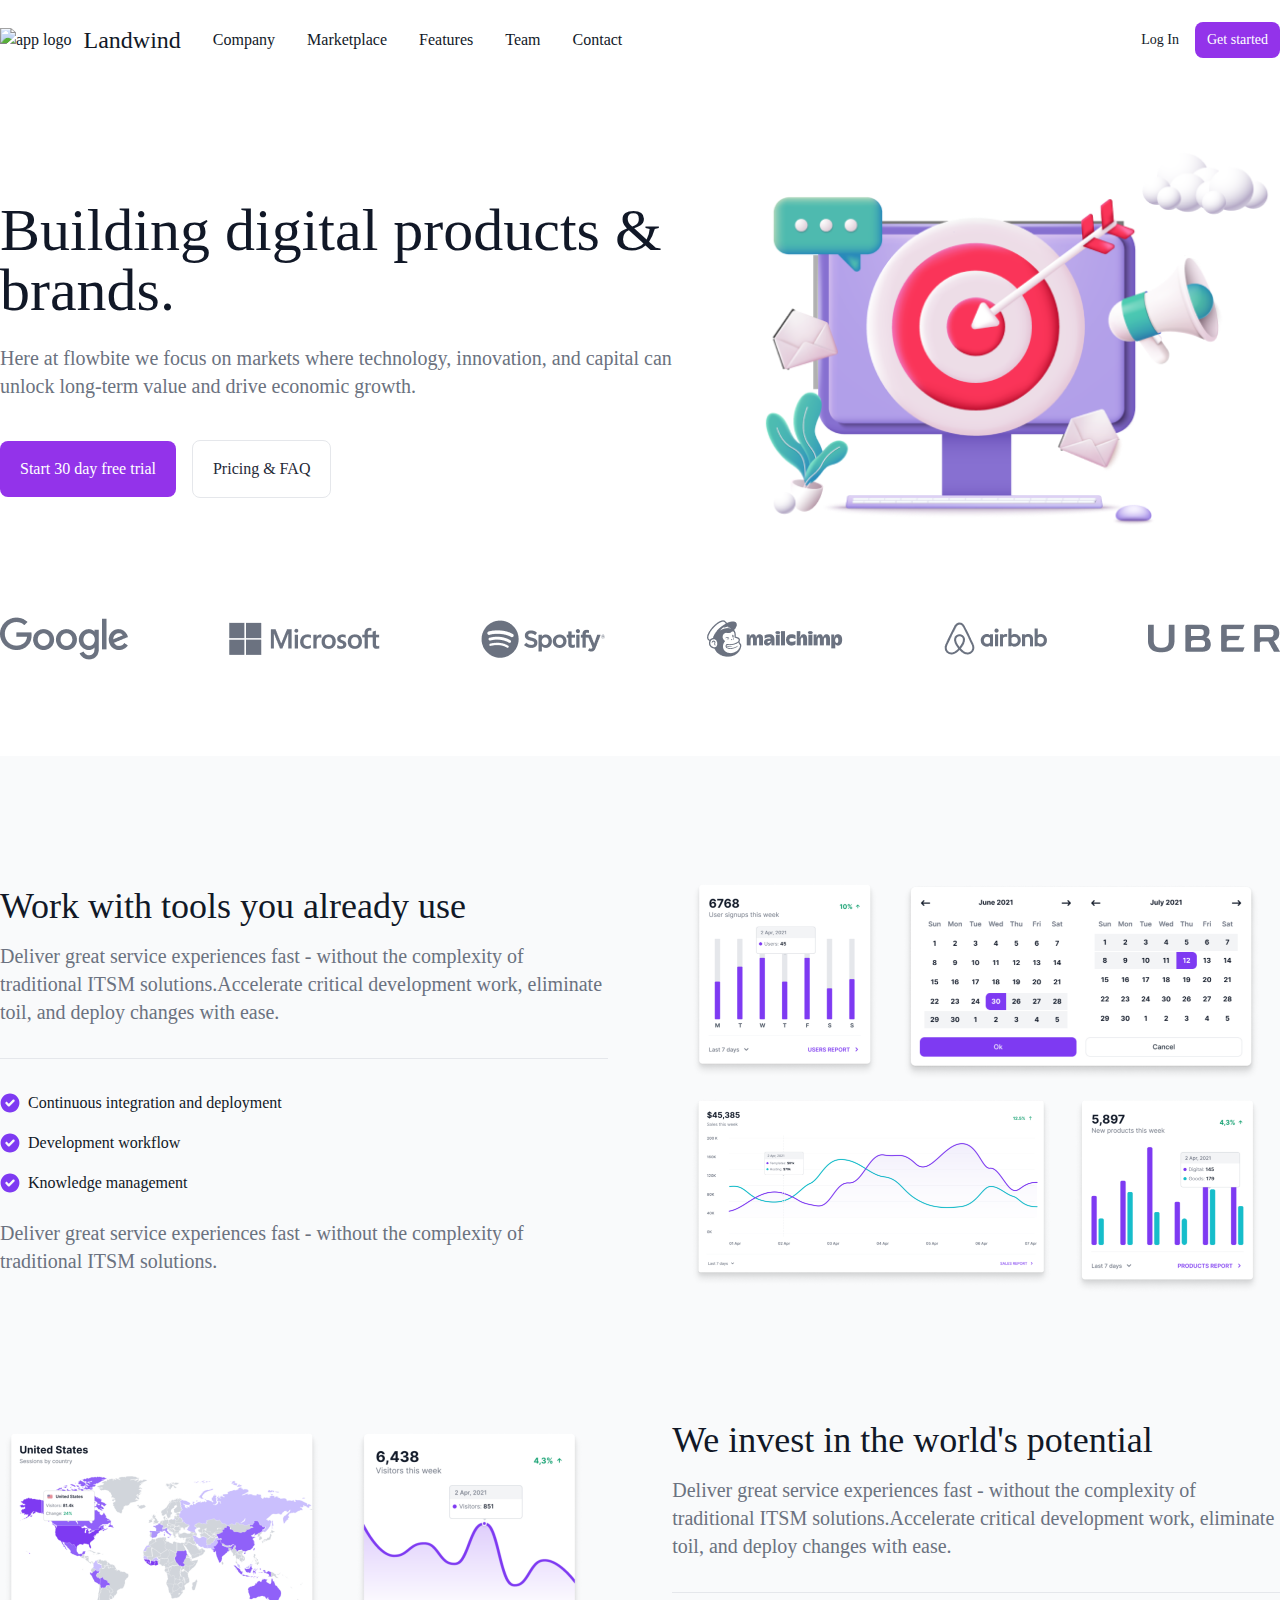
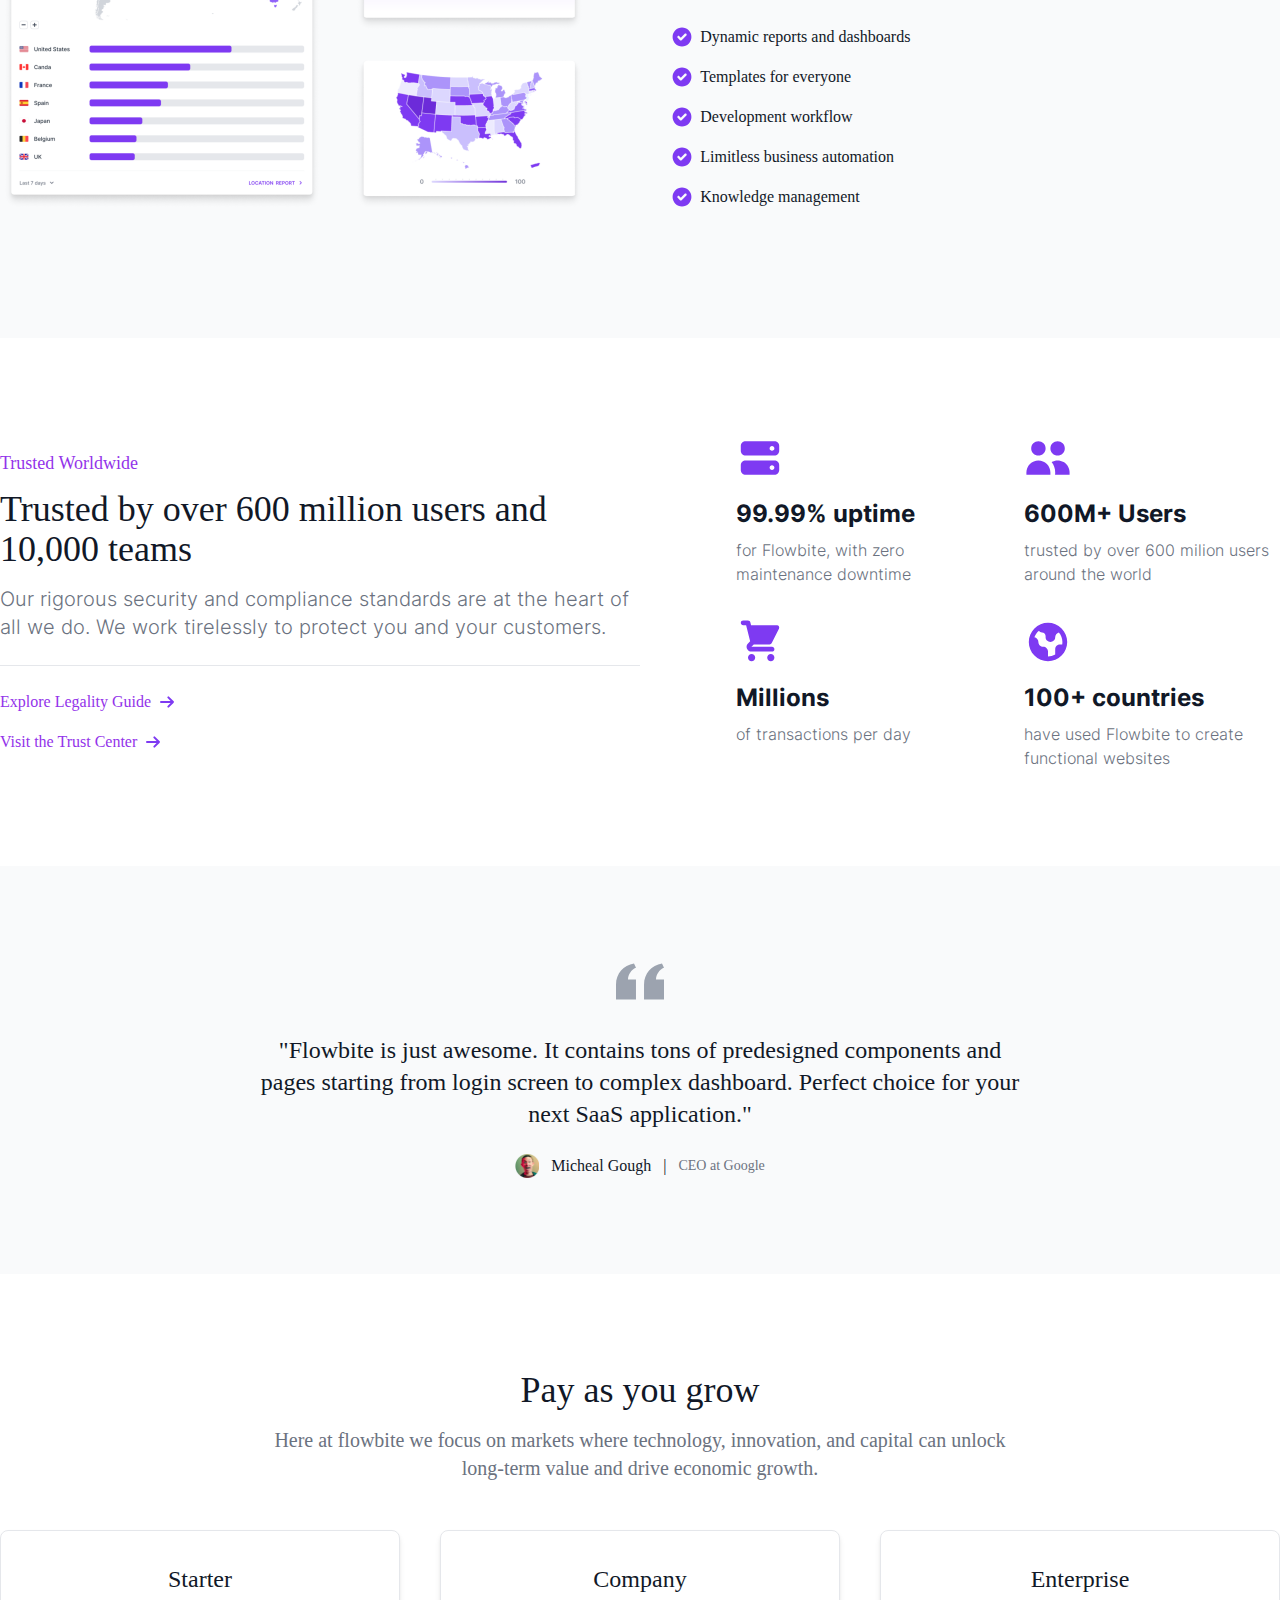
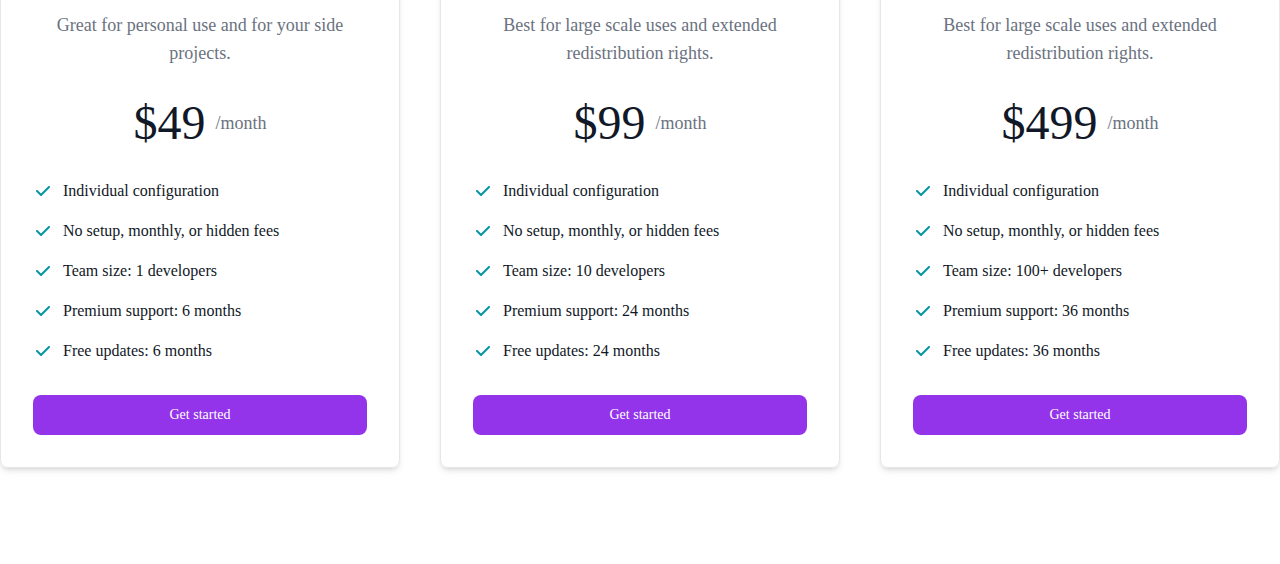
==== commit e8bc8577: "Feat: Responsive Pricing Section" ====
--- a/index.html
+++ b/index.html
@@ -411,28 +411,28 @@
     </section>
 
     <!-- Pricing Section -->
-    <section class="my-24">
+    <section class="my-16 md:my-20 lg:my-24">
       <div class="container">
         <h2 class="section__title text-center">Pay as you grow</h2>
-        <p class="text-xl text-gray-500 text-center max-w-[768px] mt-4 mx-auto">Here at flowbite we focus
+        <p class="md:text-xl text-gray-500 text-center max-w-[768px] mt-4 mx-auto">Here at flowbite we focus
           on markets
           where technology, innovation, and capital can unlock long-term value and drive economic growth.</p>
 
         <!-- Pricing Boxes -->
-        <div class="flex-center flex-wrap gap-10 mt-12">
+        <div class="flex-center flex-wrap gap-6 md:gap-8 lg:gap-10 2xl:gap-14 mt-8 md:mt-10 lg:mt-12">
 
           <!-- Pricing Box -->
-          <div class="w-[400px] rounded-lg p-8 border border-gray-200 shadow-md">
-            <h3 class="text-2xl font-InterSemiBold text-center">Company</h3>
-            <p class="mt-4 text-lg text-gray-500 text-center">Best for large scale uses and extended redistribution
-              rights.</p>
-            <div class="flex-center gap-2.5 my-8">
-              <span class="leading-none text-5xl font-InterExtraBold">$99</span>
-              <span class="text-lg font-InterMedium text-gray-500">/month</span>
+          <div
+            class="w-[300px] md:w-[360px] lg:w-[400px] rounded-lg p-4 md:p-6 lg:p-8 border border-gray-200 shadow-md">
+            <h3 class="text-xl lg:text-2xl font-InterSemiBold text-center">Starter</h3>
+            <p class="mt-4 md:text-lg text-gray-500 text-center">Great for personal use and for your side projects.</p>
+            <div class="flex-center gap-2.5 my-4 md:my-6 lg:my-8">
+              <span class="leading-none text-3xl md:text-4xl lg:text-5xl font-InterExtraBold">$49</span>
+              <span class="md:text-lg font-InterMedium text-gray-500">/month</span>
             </div>
 
             <!-- Options List -->
-            <ul class="space-y-4 mb-8">
+            <ul class="space-y-4 text-sm md:text-base mb-4 md:mb-8 lg:mb-8">
 
               <li class="flex items-center gap-2.5">
                 <svg class="w-5 h-5">
@@ -452,21 +452,21 @@
                 <svg class="w-5 h-5">
                   <use href="#check"></use>
                 </svg>
-                <span class="">Team size: <span class="font-InterSemiBold">10 developers</span></span>
-              </li>
-
-              <li class="flex items-center gap-2.5">
-                <svg class="w-5 h-5">
-                  <use href="#check"></use>
-                </svg>
-                <span class="">Premium support: <span class="font-InterSemiBold">24 months</span></span>
-              </li>
-
-              <li class="flex items-center gap-2.5">
-                <svg class="w-5 h-5">
-                  <use href="#check"></use>
-                </svg>
-                <span class="">Free updates: <span class="font-InterSemiBold">24 months</span></span>
+                <span class="">Team size: <span class="font-InterSemiBold">1 developers</span></span>
+              </li>
+
+              <li class="flex items-center gap-2.5">
+                <svg class="w-5 h-5">
+                  <use href="#check"></use>
+                </svg>
+                <span class="">Premium support: <span class="font-InterSemiBold">6 months</span></span>
+              </li>
+
+              <li class="flex items-center gap-2.5">
+                <svg class="w-5 h-5">
+                  <use href="#check"></use>
+                </svg>
+                <span class="">Free updates: <span class="font-InterSemiBold">6 months</span></span>
               </li>
 
             </ul>
@@ -477,16 +477,18 @@
           </div>
 
           <!-- Pricing Box -->
-          <div class="w-[400px] rounded-lg p-8 border border-gray-200 shadow-md">
-            <h3 class="text-2xl font-InterSemiBold text-center">Starter</h3>
-            <p class="mt-4 text-lg text-gray-500 text-center">Great for personal use and for your side projects.</p>
-            <div class="flex-center gap-2.5 my-8">
-              <span class="leading-none text-5xl font-InterExtraBold">$49</span>
-              <span class="text-lg font-InterMedium text-gray-500">/month</span>
+          <div
+            class="w-[300px] md:w-[360px] lg:w-[400px] rounded-lg p-4 md:p-6 lg:p-8 border border-gray-200 shadow-md">
+            <h3 class="text-xl lg:text-2xl font-InterSemiBold text-center">Company</h3>
+            <p class="mt-4 md:text-lg text-gray-500 text-center">Best for large scale uses and extended redistribution
+              rights.</p>
+            <div class="flex-center gap-2.5 my-4 md:my-6 lg:my-8">
+              <span class="leading-none text-3xl md:text-4xl lg:text-5xl font-InterExtraBold">$99</span>
+              <span class="md:text-lg font-InterMedium text-gray-500">/month</span>
             </div>
 
             <!-- Options List -->
-            <ul class="space-y-4 mb-8">
+            <ul class="space-y-4 text-sm md:text-base mb-4 md:mb-8 lg:mb-8">
 
               <li class="flex items-center gap-2.5">
                 <svg class="w-5 h-5">
@@ -506,21 +508,21 @@
                 <svg class="w-5 h-5">
                   <use href="#check"></use>
                 </svg>
-                <span class="">Team size: <span class="font-InterSemiBold">1 developer</span></span>
-              </li>
-
-              <li class="flex items-center gap-2.5">
-                <svg class="w-5 h-5">
-                  <use href="#check"></use>
-                </svg>
-                <span class="">Premium support: <span class="font-InterSemiBold">6 months</span></span>
-              </li>
-
-              <li class="flex items-center gap-2.5">
-                <svg class="w-5 h-5">
-                  <use href="#check"></use>
-                </svg>
-                <span class="">Free updates: <span class="font-InterSemiBold">6 months</span></span>
+                <span class="">Team size: <span class="font-InterSemiBold">10 developers</span></span>
+              </li>
+
+              <li class="flex items-center gap-2.5">
+                <svg class="w-5 h-5">
+                  <use href="#check"></use>
+                </svg>
+                <span class="">Premium support: <span class="font-InterSemiBold">24 months</span></span>
+              </li>
+
+              <li class="flex items-center gap-2.5">
+                <svg class="w-5 h-5">
+                  <use href="#check"></use>
+                </svg>
+                <span class="">Free updates: <span class="font-InterSemiBold">24 months</span></span>
               </li>
 
             </ul>
@@ -531,17 +533,18 @@
           </div>
 
           <!-- Pricing Box -->
-          <div class="w-[400px] rounded-lg p-8 border border-gray-200 shadow-md">
-            <h3 class="text-2xl font-InterSemiBold text-center">Enterprise</h3>
-            <p class="mt-4 text-lg text-gray-500 text-center">Best for large scale uses and extended redistribution
+          <div
+            class="w-[300px] md:w-[360px] lg:w-[400px] rounded-lg p-4 md:p-6 lg:p-8 border border-gray-200 shadow-md">
+            <h3 class="text-xl lg:text-2xl font-InterSemiBold text-center">Enterprise</h3>
+            <p class="mt-4 md:text-lg text-gray-500 text-center">Best for large scale uses and extended redistribution
               rights.</p>
-            <div class="flex-center gap-2.5 my-8">
-              <span class="leading-none text-5xl font-InterExtraBold">$499</span>
-              <span class="text-lg font-InterMedium text-gray-500">/month</span>
+            <div class="flex-center gap-2.5 my-4 md:my-6 lg:my-8">
+              <span class="leading-none text-3xl md:text-4xl lg:text-5xl font-InterExtraBold">$499</span>
+              <span class="md:text-lg font-InterMedium text-gray-500">/month</span>
             </div>
 
             <!-- Options List -->
-            <ul class="space-y-4 mb-8">
+            <ul class="space-y-4 text-sm md:text-base mb-4 md:mb-8 lg:mb-8">
 
               <li class="flex items-center gap-2.5">
                 <svg class="w-5 h-5">
--- a/styles/app.css
+++ b/styles/app.css
@@ -877,6 +877,11 @@
   margin-bottom: 2rem;
 }
 
+.my-4 {
+  margin-top: 1rem;
+  margin-bottom: 1rem;
+}
+
 .mb-2 {
   margin-bottom: 0.5rem;
 }
@@ -923,6 +928,14 @@
 
 .mt-px {
   margin-top: 1px;
+}
+
+.mt-8 {
+  margin-top: 2rem;
+}
+
+.mb-4 {
+  margin-bottom: 1rem;
 }
 
 .box-border {
@@ -1092,8 +1105,48 @@
   width: 100%;
 }
 
+.w-\[\] {
+  width: ;
+}
+
+.w-\[250px\] {
+  width: 250px;
+}
+
+.w-\[350px\] {
+  width: 350px;
+}
+
+.w-\[380px\] {
+  width: 380px;
+}
+
+.w-\[370px\] {
+  width: 370px;
+}
+
+.w-\[360px\] {
+  width: 360px;
+}
+
+.w-\[320px\] {
+  width: 320px;
+}
+
+.w-\[300px\] {
+  width: 300px;
+}
+
 .max-w-\[768px\] {
   max-width: 768px;
+}
+
+.max-w-\[\] {
+  max-width: ;
+}
+
+.max-w-\[360px\] {
+  max-width: 360px;
 }
 
 .flex-shrink {
@@ -2278,6 +2331,10 @@
 
 .p-8 {
   padding: 2rem;
+}
+
+.p-4 {
+  padding: 1rem;
 }
 
 .px-2 {
@@ -3123,6 +3180,11 @@
     margin-bottom: 5rem;
   }
 
+  .md\:my-6 {
+    margin-top: 1.5rem;
+    margin-bottom: 1.5rem;
+  }
+
   .md\:mt-10 {
     margin-top: 2.5rem;
   }
@@ -3139,6 +3201,10 @@
     margin-top: 2rem;
   }
 
+  .md\:mb-8 {
+    margin-bottom: 2rem;
+  }
+
   .md\:hidden {
     display: none;
   }
@@ -3151,6 +3217,10 @@
     width: 3rem;
   }
 
+  .md\:w-\[360px\] {
+    width: 360px;
+  }
+
   .md\:cursor-pointer {
     cursor: pointer;
   }
@@ -3165,6 +3235,14 @@
 
   .md\:gap-16 {
     gap: 4rem;
+  }
+
+  .md\:gap-8 {
+    gap: 2rem;
+  }
+
+  .md\:p-6 {
+    padding: 1.5rem;
   }
 
   .md\:px-5 {
@@ -3195,6 +3273,26 @@
   .md\:text-xl {
     font-size: 1.25rem;
     line-height: 1.75rem;
+  }
+
+  .md\:text-lg {
+    font-size: 1.125rem;
+    line-height: 1.75rem;
+  }
+
+  .md\:text-3xl {
+    font-size: 1.875rem;
+    line-height: 2.25rem;
+  }
+
+  .md\:text-4xl {
+    font-size: 2.25rem;
+    line-height: 2.5rem;
+  }
+
+  .md\:text-base {
+    font-size: 1rem;
+    line-height: 1.5rem;
   }
 
   .md\:shadow-none {
@@ -3212,6 +3310,12 @@
   .md\:child\:cursor-pointer > * {
     cursor: pointer;
   }
+
+  @media (min-width: 1024px) {
+    .md\:lg\:mb-8 {
+      margin-bottom: 2rem;
+    }
+  }
 }
 
 @media (min-width: 1024px) {
@@ -3220,6 +3324,11 @@
     margin-bottom: 6rem;
   }
 
+  .lg\:my-8 {
+    margin-top: 2rem;
+    margin-bottom: 2rem;
+  }
+
   .lg\:mt-0 {
     margin-top: 0px;
   }
@@ -3236,6 +3345,10 @@
     margin-top: 6rem;
   }
 
+  .lg\:mb-8 {
+    margin-bottom: 2rem;
+  }
+
   .lg\:inline-block {
     display: inline-block;
   }
@@ -3252,6 +3365,10 @@
     width: 530px;
   }
 
+  .lg\:w-\[400px\] {
+    width: 400px;
+  }
+
   .lg\:flex-row {
     flex-direction: row;
   }
@@ -3282,6 +3399,14 @@
 
   .lg\:gap-8 {
     gap: 2rem;
+  }
+
+  .lg\:gap-10 {
+    gap: 2.5rem;
+  }
+
+  .lg\:p-8 {
+    padding: 2rem;
   }
 
   .lg\:px-3 {
@@ -3298,6 +3423,16 @@
     font-size: 1.5rem;
     line-height: 2rem;
   }
+
+  .lg\:text-5xl {
+    font-size: 3rem;
+    line-height: 1;
+  }
+
+  .lg\:text-4xl {
+    font-size: 2.25rem;
+    line-height: 2.5rem;
+  }
 }
 
 @media (min-width: 1280px) {
@@ -3363,6 +3498,11 @@
     font-size: 3.75rem;
     line-height: 1;
   }
+
+  .xl\:text-5xl {
+    font-size: 3rem;
+    line-height: 1;
+  }
 }
 
 @media (min-width: 1536px) {
@@ -3374,8 +3514,16 @@
     width: 900px;
   }
 
+  .\32xl\:justify-between {
+    justify-content: space-between;
+  }
+
   .\32xl\:gap-40 {
     gap: 10rem;
+  }
+
+  .\32xl\:gap-14 {
+    gap: 3.5rem;
   }
 }
 
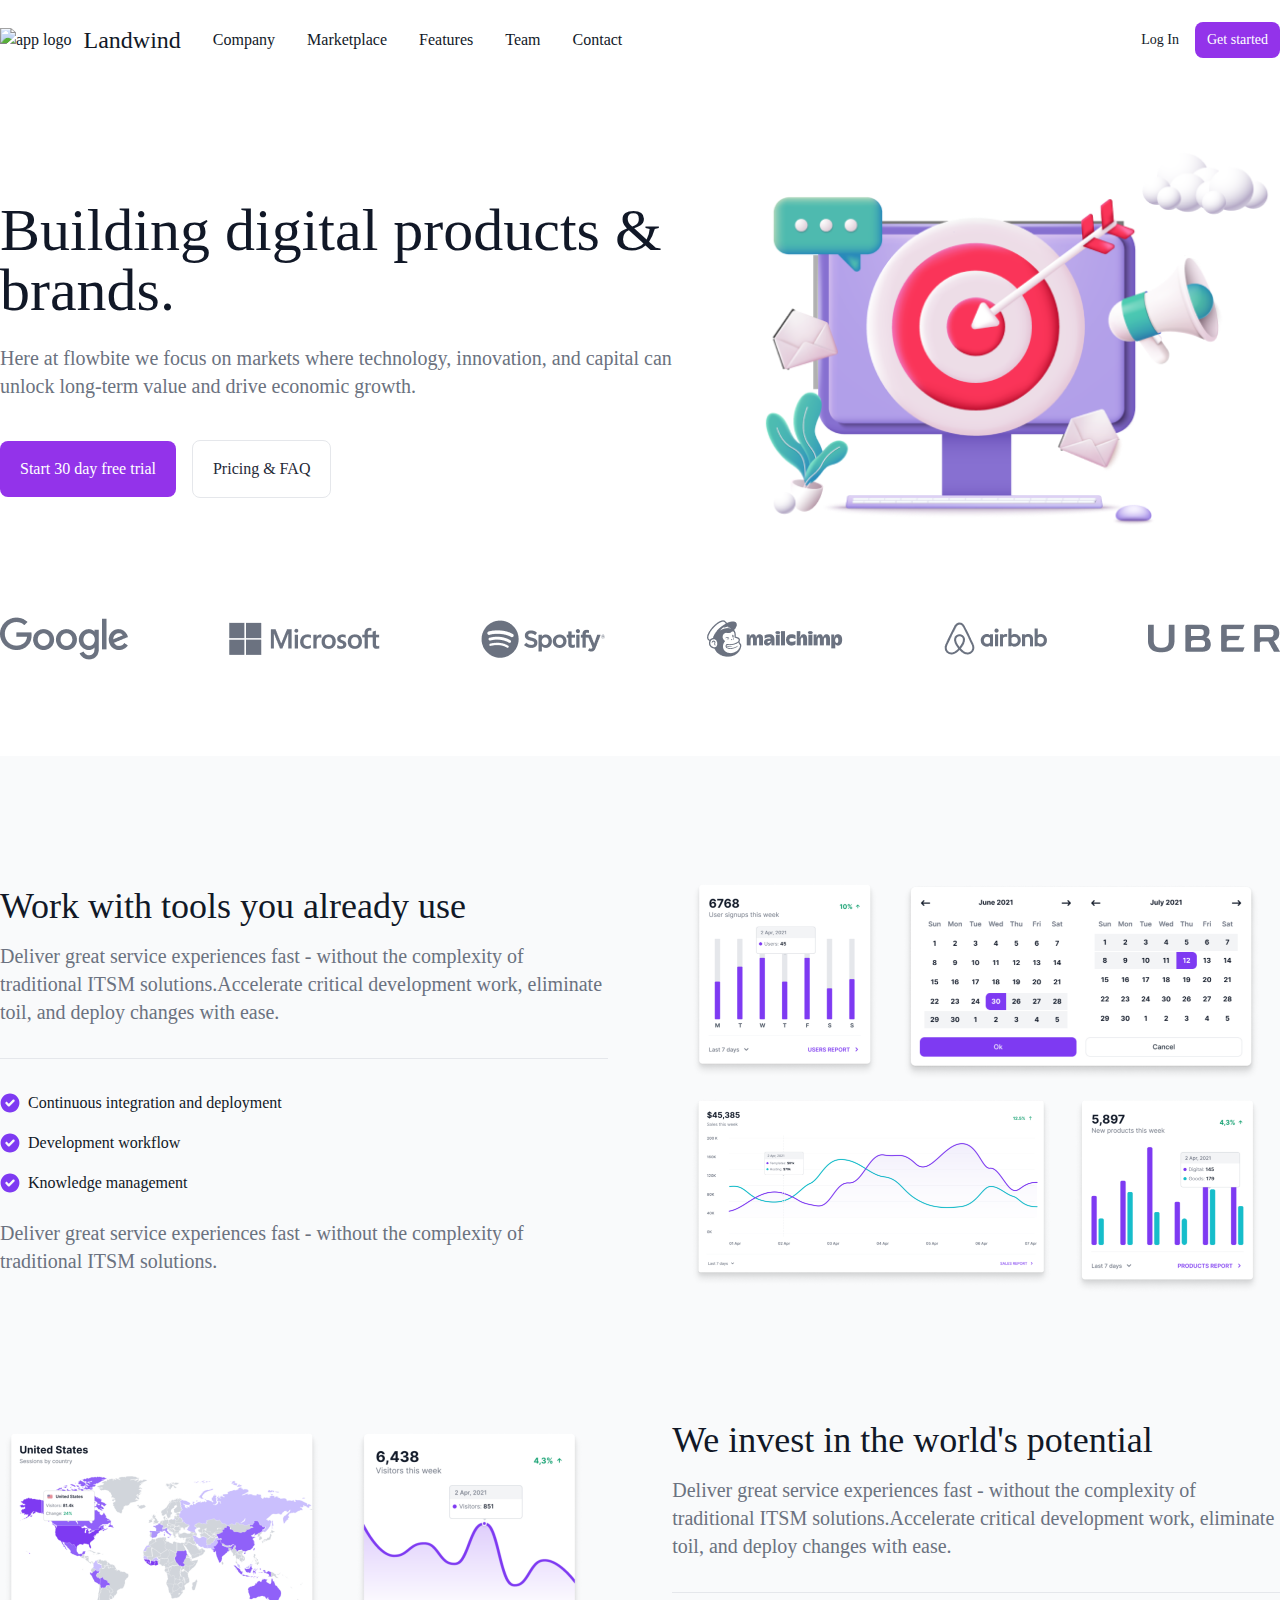
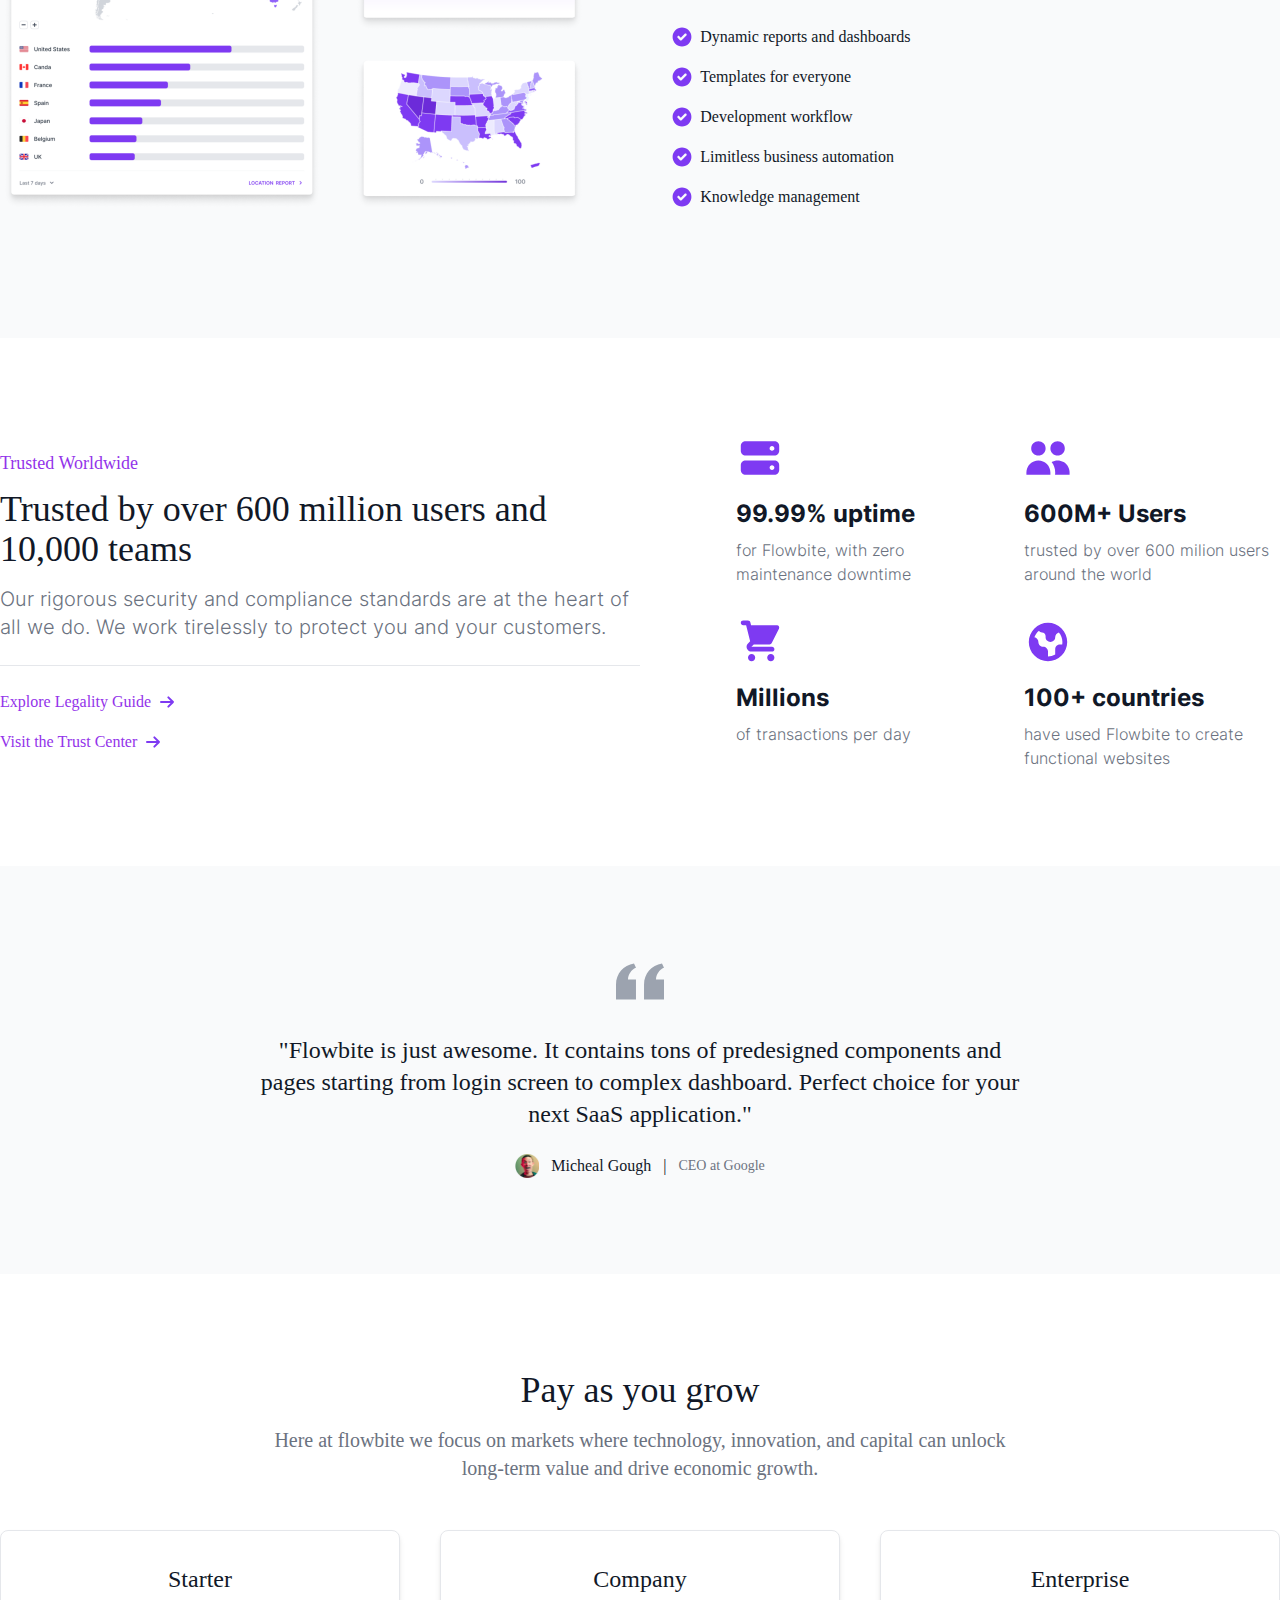
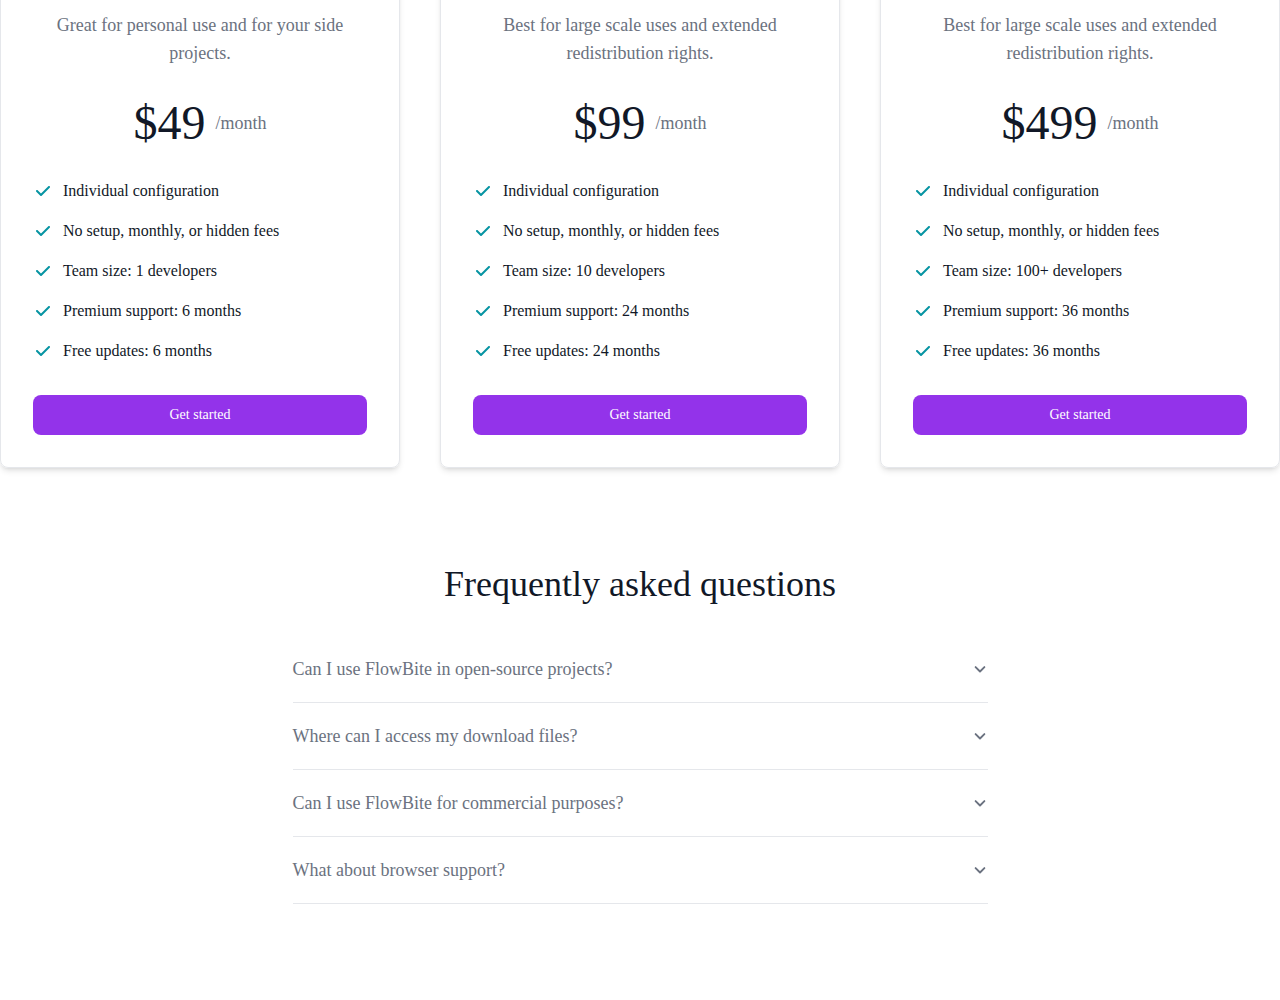
==== commit 314f3fc4: "Feat: FAQ Section Accordion" ====
--- a/index.html
+++ b/index.html
@@ -471,8 +471,9 @@
 
             </ul>
 
-            <button class="bg-purple-600 w-full py-2.5 text-sm font-InterMedium rounded-lg text-white">Get
-              started</button>
+            <a href="#"
+              class="block bg-purple-600 w-full py-2.5 text-sm font-InterMedium rounded-lg text-white text-center">Get
+              started</a>
 
           </div>
 
@@ -527,8 +528,9 @@
 
             </ul>
 
-            <button class="bg-purple-600 w-full py-2.5 text-sm font-InterMedium rounded-lg text-white">Get
-              started</button>
+            <a href="#"
+              class="block bg-purple-600 w-full py-2.5 text-sm font-InterMedium rounded-lg text-white text-center">Get
+              started</a>
 
           </div>
 
@@ -583,9 +585,110 @@
 
             </ul>
 
-            <button class="bg-purple-600 w-full py-2.5 text-sm font-InterMedium rounded-lg text-white">Get
-              started</button>
-
+            <a href="#"
+              class="block bg-purple-600 w-full py-2.5 text-sm font-InterMedium rounded-lg text-white text-center">Get
+              started</a>
+
+          </div>
+
+        </div>
+
+      </div>
+
+    </section>
+
+    <!-- FAQ Section -->
+    <section class="pb-16 md:pb-20 lg:pb-24">
+      <div class="container">
+        <h2 class="section__title text-center">Frequently asked questions</h2>
+        <!-- FAQ -->
+        <div class="mt-8 mx-auto w-[695px]">
+
+          <div class="border-b border-b-gray-200">
+            <!-- question -->
+            <div class="faq__question cursor-pointer py-6 flex items-center justify-between text-gray-500">
+
+              <h4 class="leading-none font-InterMedium text-lg transition-all">Can I use FlowBite in open-source
+                projects?</h4>
+              <svg class="faq__icon w-4 h-4 transition-all">
+                <use href="#chevron-down"></use>
+              </svg>
+
+            </div>
+            <!-- answer -->
+            <div class="faq__answer h-0 transition-all overflow-hidden space-y-1.5 text-gray-500">
+              <p>Generally, it is accepted to use FlowBite in open-source projects, as long as it is not a UI library, a
+                theme, a template, a page-builder that would be considered as an alternative to FlowBite itself.</p>
+              <p>With that being said, feel free to use this design kit for your open-source projects.</p>
+              <p>Find out more information by <a href="#" class="font-InterMedium text-purple-600">reading the
+                  license</a>.
+              </p>
+            </div>
+          </div>
+
+          <div class="border-b border-b-gray-200">
+            <!-- question -->
+            <div class="faq__question cursor-pointer py-6 flex items-center justify-between text-gray-500">
+
+              <h4 class="leading-none font-InterMedium text-lg transition-all">Where can I access my download files?
+              </h4>
+              <svg class="faq__icon w-4 h-4 transition-all">
+                <use href="#chevron-down"></use>
+              </svg>
+
+            </div>
+            <!-- answer -->
+            <div class="faq__answer h-0 transition-all overflow-hidden space-y-1.5 text-gray-500">
+              <p>Generally, it is accepted to use FlowBite in open-source projects, as long as it is not a UI library, a
+                theme, a template, a page-builder that would be considered as an alternative to FlowBite itself.</p>
+              <p>With that being said, feel free to use this design kit for your open-source projects.</p>
+              <p>Find out more information by <a href="#" class="font-InterMedium text-purple-600">reading the
+                  license</a>.
+              </p>
+            </div>
+          </div>
+
+          <div class="border-b border-b-gray-200">
+            <!-- question -->
+            <div class="faq__question cursor-pointer py-6 flex items-center justify-between text-gray-500">
+
+              <h4 class="leading-none font-InterMedium text-lg transition-all">Can I use FlowBite for commercial
+                purposes?</h4>
+              <svg class="faq__icon w-4 h-4 transition-all">
+                <use href="#chevron-down"></use>
+              </svg>
+
+            </div>
+            <!-- answer -->
+            <div class="faq__answer h-0 transition-all overflow-hidden space-y-1.5 text-gray-500">
+              <p>Generally, it is accepted to use FlowBite in open-source projects, as long as it is not a UI library, a
+                theme, a template, a page-builder that would be considered as an alternative to FlowBite itself.</p>
+              <p>With that being said, feel free to use this design kit for your open-source projects.</p>
+              <p>Find out more information by <a href="#" class="font-InterMedium text-purple-600">reading the
+                  license</a>.
+              </p>
+            </div>
+          </div>
+
+          <div class="border-b border-b-gray-200">
+            <!-- question -->
+            <div class="faq__question cursor-pointer py-6 flex items-center justify-between text-gray-500">
+
+              <h4 class="leading-none font-InterMedium text-lg transition-all">What about browser support?</h4>
+              <svg class="faq__icon w-4 h-4 transition-all">
+                <use href="#chevron-down"></use>
+              </svg>
+
+            </div>
+            <!-- answer -->
+            <div class="faq__answer h-0 transition-all overflow-hidden space-y-1.5 text-gray-500">
+              <p>Generally, it is accepted to use FlowBite in open-source projects, as long as it is not a UI library, a
+                theme, a template, a page-builder that would be considered as an alternative to FlowBite itself.</p>
+              <p>With that being said, feel free to use this design kit for your open-source projects.</p>
+              <p>Find out more information by <a href="#" class="font-InterMedium text-purple-600">reading the
+                  license</a>.
+              </p>
+            </div>
           </div>
 
         </div>
--- a/styles/app.css
+++ b/styles/app.css
@@ -698,6 +698,16 @@
   }
 }
 
+.faq__answer--open {
+  height: auto;
+  border-top-width: 1px;
+  --tw-border-opacity: 1;
+  border-top-color: rgb(229 231 235 / var(--tw-border-opacity));
+  padding-top: 1.25rem;
+  padding-bottom: 1.25rem;
+  padding-right: 2.5rem;
+}
+
 .sr-only {
   position: absolute;
   width: 1px;
@@ -867,16 +877,6 @@
   margin-bottom: 4rem;
 }
 
-.my-24 {
-  margin-top: 6rem;
-  margin-bottom: 6rem;
-}
-
-.my-8 {
-  margin-top: 2rem;
-  margin-bottom: 2rem;
-}
-
 .my-4 {
   margin-top: 1rem;
   margin-bottom: 1rem;
@@ -890,22 +890,18 @@
   margin-bottom: 0.75rem;
 }
 
+.mb-4 {
+  margin-bottom: 1rem;
+}
+
 .mb-6 {
   margin-bottom: 1.5rem;
 }
 
-.mb-8 {
-  margin-bottom: 2rem;
-}
-
 .mt-10 {
   margin-top: 2.5rem;
 }
 
-.mt-12 {
-  margin-top: 3rem;
-}
-
 .mt-16 {
   margin-top: 4rem;
 }
@@ -926,16 +922,12 @@
   margin-top: 1.5rem;
 }
 
+.mt-8 {
+  margin-top: 2rem;
+}
+
 .mt-px {
   margin-top: 1px;
-}
-
-.mt-8 {
-  margin-top: 2rem;
-}
-
-.mb-4 {
-  margin-bottom: 1rem;
 }
 
 .box-border {
@@ -1037,6 +1029,10 @@
   display: none;
 }
 
+.h-0 {
+  height: 0px;
+}
+
 .h-10 {
   height: 2.5rem;
 }
@@ -1085,8 +1081,12 @@
   width: 2rem;
 }
 
-.w-\[400px\] {
-  width: 400px;
+.w-\[300px\] {
+  width: 300px;
+}
+
+.w-\[695px\] {
+  width: 695px;
 }
 
 .w-\[this-is\\\\\] {
@@ -1105,48 +1105,8 @@
   width: 100%;
 }
 
-.w-\[\] {
-  width: ;
-}
-
-.w-\[250px\] {
-  width: 250px;
-}
-
-.w-\[350px\] {
-  width: 350px;
-}
-
-.w-\[380px\] {
-  width: 380px;
-}
-
-.w-\[370px\] {
-  width: 370px;
-}
-
-.w-\[360px\] {
-  width: 360px;
-}
-
-.w-\[320px\] {
-  width: 320px;
-}
-
-.w-\[300px\] {
-  width: 300px;
-}
-
 .max-w-\[768px\] {
   max-width: 768px;
-}
-
-.max-w-\[\] {
-  max-width: ;
-}
-
-.max-w-\[360px\] {
-  max-width: 360px;
 }
 
 .flex-shrink {
@@ -1199,6 +1159,11 @@
   transform: translate(var(--tw-translate-x), var(--tw-translate-y)) rotate(var(--tw-rotate)) skewX(var(--tw-skew-x)) skewY(var(--tw-skew-y)) scaleX(var(--tw-scale-x)) scaleY(var(--tw-scale-y));
 }
 
+.rotate-180 {
+  --tw-rotate: 180deg;
+  transform: translate(var(--tw-translate-x), var(--tw-translate-y)) rotate(var(--tw-rotate)) skewX(var(--tw-skew-x)) skewY(var(--tw-skew-y)) scaleX(var(--tw-scale-x)) scaleY(var(--tw-scale-y));
+}
+
 .\!transform {
   transform: translate(var(--tw-translate-x), var(--tw-translate-y)) rotate(var(--tw-rotate)) skewX(var(--tw-skew-x)) skewY(var(--tw-skew-y)) scaleX(var(--tw-scale-x)) scaleY(var(--tw-scale-y)) !important;
 }
@@ -1221,6 +1186,10 @@
 
 .cursor-default {
   cursor: default;
+}
+
+.cursor-pointer {
+  cursor: pointer;
 }
 
 .touch-auto {
@@ -1732,6 +1701,18 @@
   margin-left: calc(0.5rem * calc(1 - var(--tw-space-x-reverse)));
 }
 
+.space-y-1 > :not([hidden]) ~ :not([hidden]) {
+  --tw-space-y-reverse: 0;
+  margin-top: calc(0.25rem * calc(1 - var(--tw-space-y-reverse)));
+  margin-bottom: calc(0.25rem * var(--tw-space-y-reverse));
+}
+
+.space-y-1\.5 > :not([hidden]) ~ :not([hidden]) {
+  --tw-space-y-reverse: 0;
+  margin-top: calc(0.375rem * calc(1 - var(--tw-space-y-reverse)));
+  margin-bottom: calc(0.375rem * var(--tw-space-y-reverse));
+}
+
 .space-y-4 > :not([hidden]) ~ :not([hidden]) {
   --tw-space-y-reverse: 0;
   margin-top: calc(1rem * calc(1 - var(--tw-space-y-reverse)));
@@ -2195,6 +2176,11 @@
   border-bottom-color: rgb(229 231 235 / var(--tw-border-opacity));
 }
 
+.border-t-gray-200 {
+  --tw-border-opacity: 1;
+  border-top-color: rgb(229 231 235 / var(--tw-border-opacity));
+}
+
 .bg-\[rgb\(255\2c 0\2c 0\)\] {
   --tw-bg-opacity: 1;
   background-color: rgb(255 0 0 / var(--tw-bg-opacity));
@@ -2329,10 +2315,6 @@
      object-fit: scale-down;
 }
 
-.p-8 {
-  padding: 2rem;
-}
-
 .p-4 {
   padding: 1rem;
 }
@@ -2377,10 +2359,23 @@
   padding-bottom: 1.25rem;
 }
 
+.py-6 {
+  padding-top: 1.5rem;
+  padding-bottom: 1.5rem;
+}
+
+.pb-16 {
+  padding-bottom: 4rem;
+}
+
 .pb-6 {
   padding-bottom: 1.5rem;
 }
 
+.pr-10 {
+  padding-right: 2.5rem;
+}
+
 .text-left {
   text-align: left;
 }
@@ -2463,11 +2458,6 @@
 
 .font-InterSemiBold {
   font-family: Inter SemiBold;
-}
-
-.text-2xl {
-  font-size: 1.5rem;
-  line-height: 2rem;
 }
 
 .text-3xl {
@@ -2475,11 +2465,6 @@
   line-height: 2.25rem;
 }
 
-.text-5xl {
-  font-size: 3rem;
-  line-height: 1;
-}
-
 .text-base {
   font-size: 1rem;
   line-height: 1.5rem;
@@ -2666,6 +2651,10 @@
 
 .opacity-0 {
   opacity: 0;
+}
+
+.opacity-100 {
+  opacity: 1;
 }
 
 .bg-blend-normal {
@@ -3185,6 +3174,10 @@
     margin-bottom: 1.5rem;
   }
 
+  .md\:mb-8 {
+    margin-bottom: 2rem;
+  }
+
   .md\:mt-10 {
     margin-top: 2.5rem;
   }
@@ -3199,10 +3192,6 @@
 
   .md\:mt-8 {
     margin-top: 2rem;
-  }
-
-  .md\:mb-8 {
-    margin-bottom: 2rem;
   }
 
   .md\:hidden {
@@ -3260,39 +3249,38 @@
     padding-bottom: 1rem;
   }
 
+  .md\:pb-20 {
+    padding-bottom: 5rem;
+  }
+
   .md\:text-2xl {
     font-size: 1.5rem;
     line-height: 2rem;
   }
 
+  .md\:text-4xl {
+    font-size: 2.25rem;
+    line-height: 2.5rem;
+  }
+
   .md\:text-5xl {
     font-size: 3rem;
     line-height: 1;
   }
 
+  .md\:text-base {
+    font-size: 1rem;
+    line-height: 1.5rem;
+  }
+
+  .md\:text-lg {
+    font-size: 1.125rem;
+    line-height: 1.75rem;
+  }
+
   .md\:text-xl {
     font-size: 1.25rem;
     line-height: 1.75rem;
-  }
-
-  .md\:text-lg {
-    font-size: 1.125rem;
-    line-height: 1.75rem;
-  }
-
-  .md\:text-3xl {
-    font-size: 1.875rem;
-    line-height: 2.25rem;
-  }
-
-  .md\:text-4xl {
-    font-size: 2.25rem;
-    line-height: 2.5rem;
-  }
-
-  .md\:text-base {
-    font-size: 1rem;
-    line-height: 1.5rem;
   }
 
   .md\:shadow-none {
@@ -3310,12 +3298,6 @@
   .md\:child\:cursor-pointer > * {
     cursor: pointer;
   }
-
-  @media (min-width: 1024px) {
-    .md\:lg\:mb-8 {
-      margin-bottom: 2rem;
-    }
-  }
 }
 
 @media (min-width: 1024px) {
@@ -3329,6 +3311,10 @@
     margin-bottom: 2rem;
   }
 
+  .lg\:mb-8 {
+    margin-bottom: 2rem;
+  }
+
   .lg\:mt-0 {
     margin-top: 0px;
   }
@@ -3345,10 +3331,6 @@
     margin-top: 6rem;
   }
 
-  .lg\:mb-8 {
-    margin-bottom: 2rem;
-  }
-
   .lg\:inline-block {
     display: inline-block;
   }
@@ -3361,14 +3343,14 @@
     width: 50%;
   }
 
+  .lg\:w-\[400px\] {
+    width: 400px;
+  }
+
   .lg\:w-\[530px\] {
     width: 530px;
   }
 
-  .lg\:w-\[400px\] {
-    width: 400px;
-  }
-
   .lg\:flex-row {
     flex-direction: row;
   }
@@ -3385,6 +3367,10 @@
     justify-content: space-between;
   }
 
+  .lg\:gap-10 {
+    gap: 2.5rem;
+  }
+
   .lg\:gap-24 {
     gap: 6rem;
   }
@@ -3399,10 +3385,6 @@
 
   .lg\:gap-8 {
     gap: 2rem;
-  }
-
-  .lg\:gap-10 {
-    gap: 2.5rem;
   }
 
   .lg\:p-8 {
@@ -3419,6 +3401,10 @@
     padding-bottom: 6rem;
   }
 
+  .lg\:pb-24 {
+    padding-bottom: 6rem;
+  }
+
   .lg\:text-2xl {
     font-size: 1.5rem;
     line-height: 2rem;
@@ -3428,11 +3414,6 @@
     font-size: 3rem;
     line-height: 1;
   }
-
-  .lg\:text-4xl {
-    font-size: 2.25rem;
-    line-height: 2.5rem;
-  }
 }
 
 @media (min-width: 1280px) {
@@ -3498,11 +3479,6 @@
     font-size: 3.75rem;
     line-height: 1;
   }
-
-  .xl\:text-5xl {
-    font-size: 3rem;
-    line-height: 1;
-  }
 }
 
 @media (min-width: 1536px) {
@@ -3514,16 +3490,12 @@
     width: 900px;
   }
 
-  .\32xl\:justify-between {
-    justify-content: space-between;
+  .\32xl\:gap-14 {
+    gap: 3.5rem;
   }
 
   .\32xl\:gap-40 {
     gap: 10rem;
-  }
-
-  .\32xl\:gap-14 {
-    gap: 3.5rem;
   }
 }
 
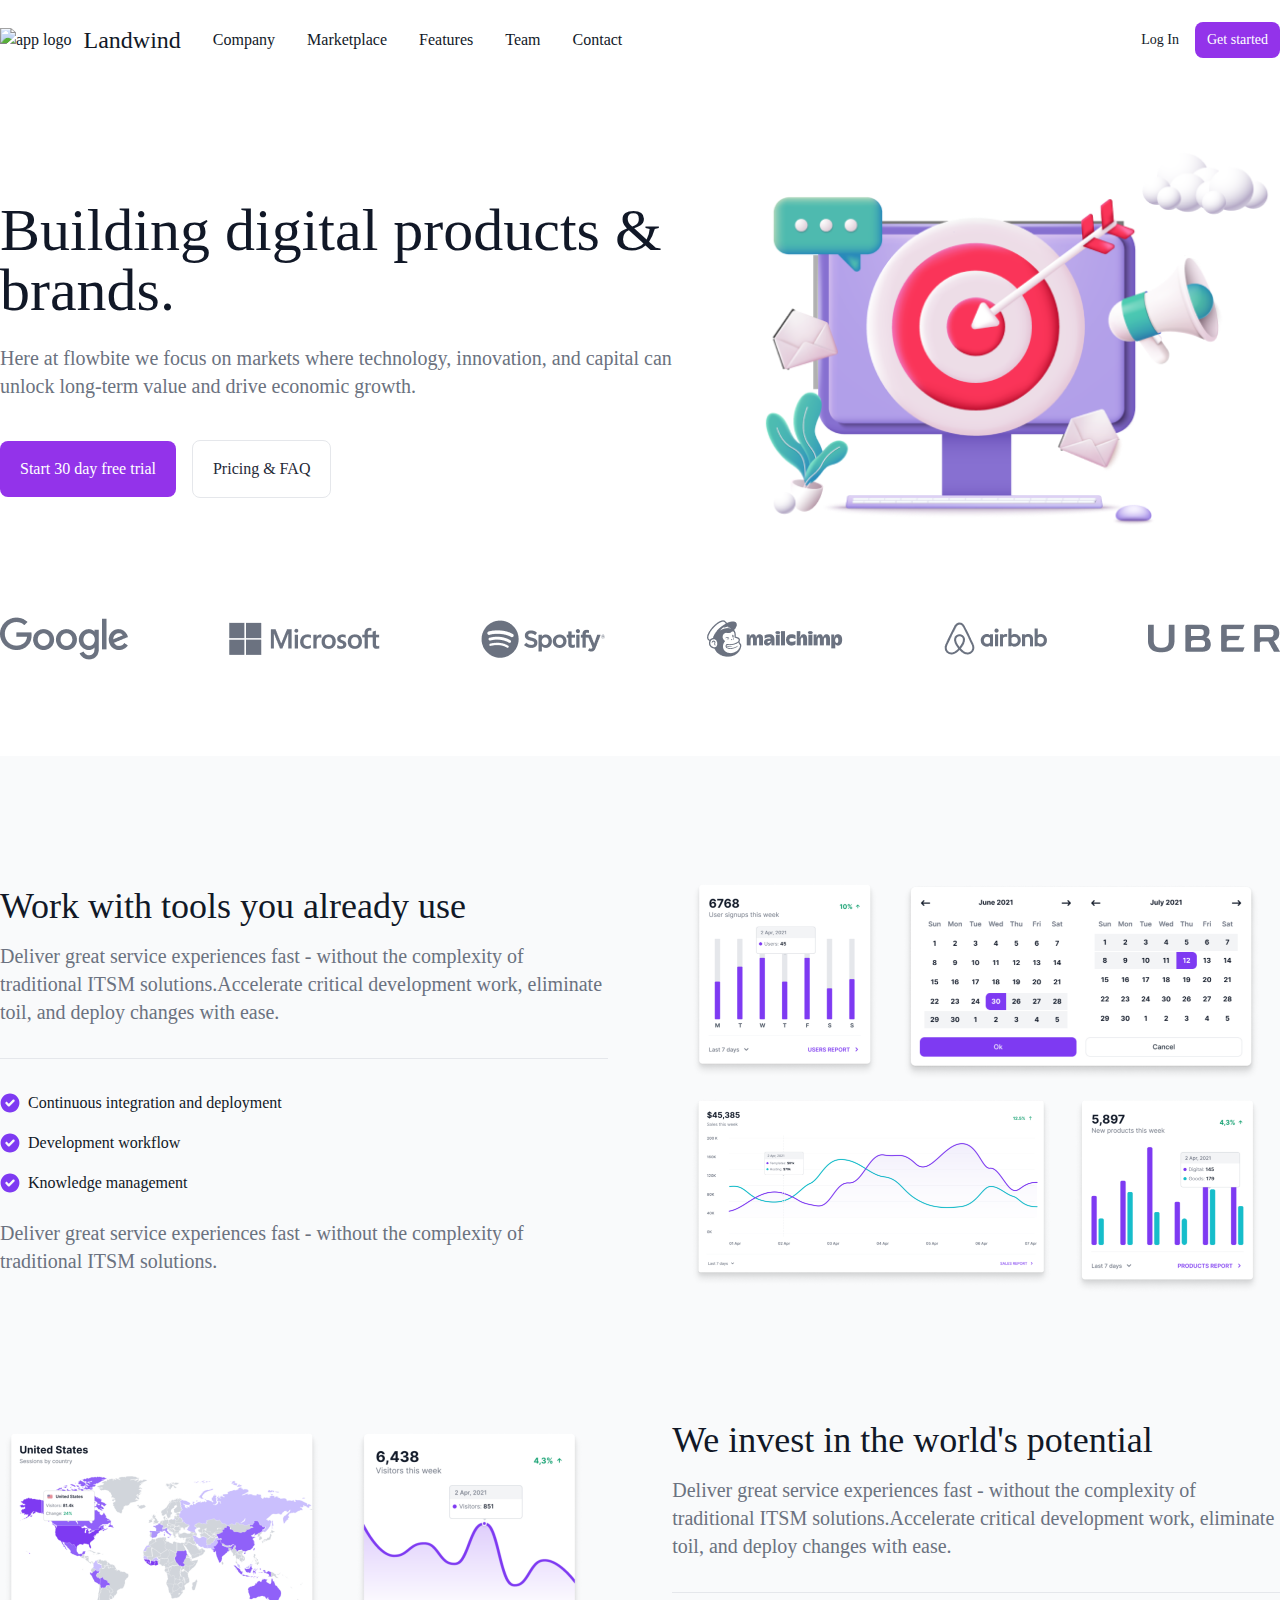
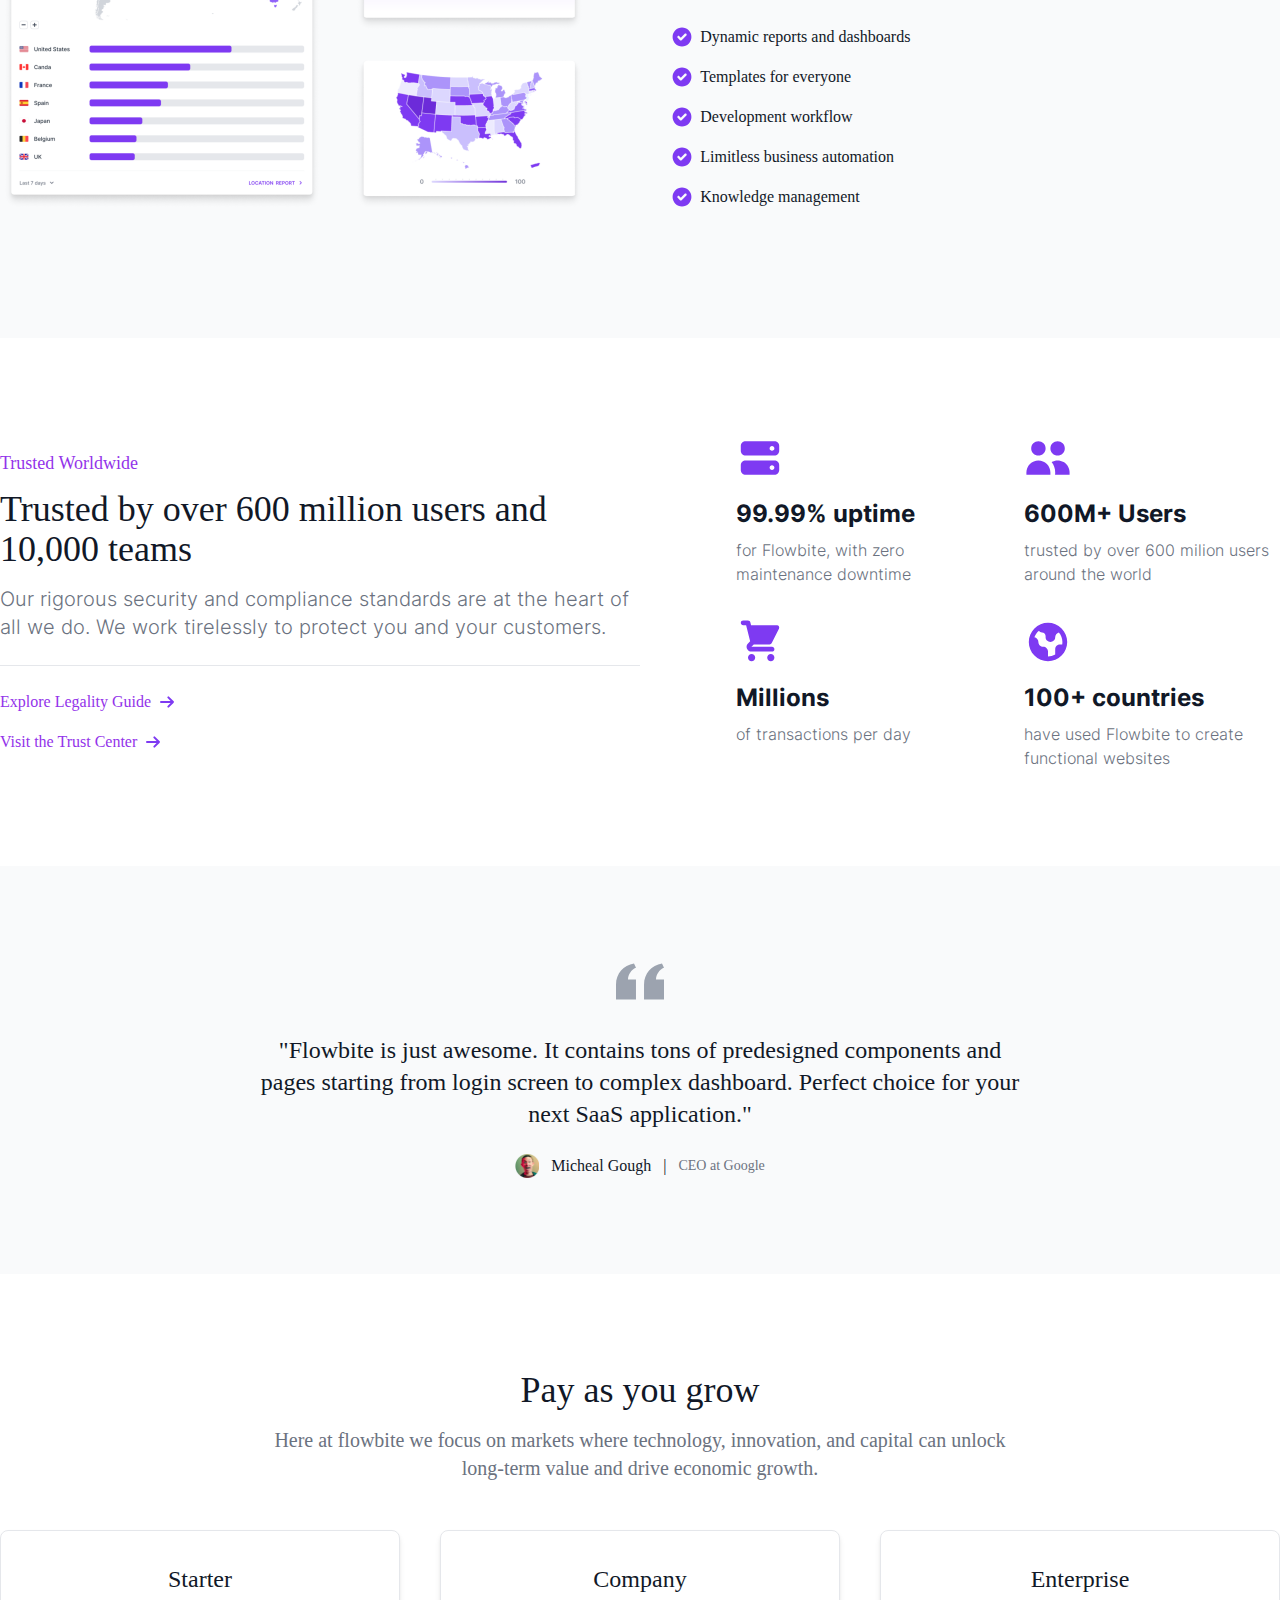
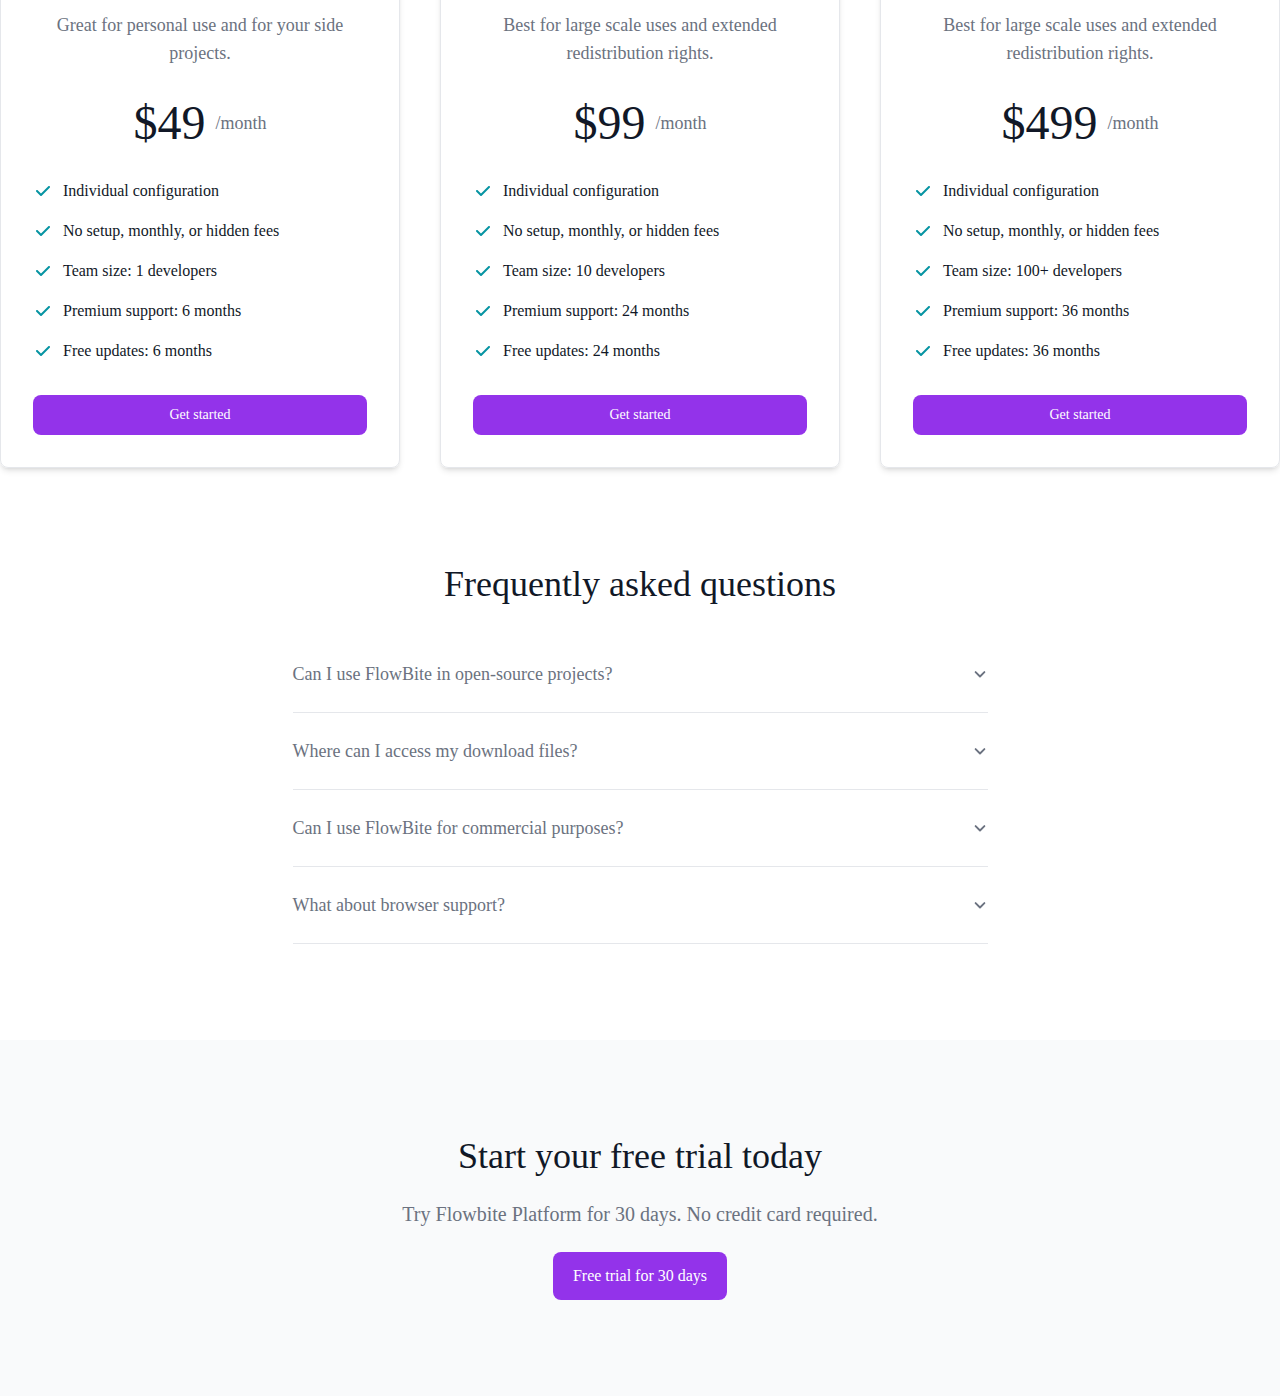
==== commit 6a663c15: "Feat: CTA Section" ====
--- a/index.html
+++ b/index.html
@@ -602,15 +602,16 @@
       <div class="container">
         <h2 class="section__title text-center">Frequently asked questions</h2>
         <!-- FAQ -->
-        <div class="mt-8 mx-auto w-[695px]">
+        <div class="mt-6 md:mt-8 mx-auto max-w-[695px]">
 
           <div class="border-b border-b-gray-200">
             <!-- question -->
-            <div class="faq__question cursor-pointer py-6 flex items-center justify-between text-gray-500">
-
-              <h4 class="leading-none font-InterMedium text-lg transition-all">Can I use FlowBite in open-source
+            <div
+              class="faq__question cursor-pointer py-4 md:py-6 flex items-center justify-between gap-3 text-gray-500">
+
+              <h4 class="leading-none font-InterMedium md:text-lg transition-all">Can I use FlowBite in open-source
                 projects?</h4>
-              <svg class="faq__icon w-4 h-4 transition-all">
+              <svg class="faq__icon w-4 h-4 transition-all shrink-0">
                 <use href="#chevron-down"></use>
               </svg>
 
@@ -628,11 +629,12 @@
 
           <div class="border-b border-b-gray-200">
             <!-- question -->
-            <div class="faq__question cursor-pointer py-6 flex items-center justify-between text-gray-500">
-
-              <h4 class="leading-none font-InterMedium text-lg transition-all">Where can I access my download files?
+            <div
+              class="faq__question cursor-pointer py-4 md:py-6 flex items-center justify-between gap-3 text-gray-500">
+
+              <h4 class="leading-none font-InterMedium md:text-lg transition-all">Where can I access my download files?
               </h4>
-              <svg class="faq__icon w-4 h-4 transition-all">
+              <svg class="faq__icon w-4 h-4 transition-all shrink-0">
                 <use href="#chevron-down"></use>
               </svg>
 
@@ -650,11 +652,12 @@
 
           <div class="border-b border-b-gray-200">
             <!-- question -->
-            <div class="faq__question cursor-pointer py-6 flex items-center justify-between text-gray-500">
-
-              <h4 class="leading-none font-InterMedium text-lg transition-all">Can I use FlowBite for commercial
+            <div
+              class="faq__question cursor-pointer py-4 md:py-6 flex items-center justify-between gap-3 text-gray-500">
+
+              <h4 class="leading-none font-InterMedium md:text-lg transition-all">Can I use FlowBite for commercial
                 purposes?</h4>
-              <svg class="faq__icon w-4 h-4 transition-all">
+              <svg class="faq__icon w-4 h-4 transition-all shrink-0">
                 <use href="#chevron-down"></use>
               </svg>
 
@@ -672,10 +675,11 @@
 
           <div class="border-b border-b-gray-200">
             <!-- question -->
-            <div class="faq__question cursor-pointer py-6 flex items-center justify-between text-gray-500">
-
-              <h4 class="leading-none font-InterMedium text-lg transition-all">What about browser support?</h4>
-              <svg class="faq__icon w-4 h-4 transition-all">
+            <div
+              class="faq__question cursor-pointer py-4 md:py-6 flex items-center justify-between gap-3 text-gray-500">
+
+              <h4 class="leading-none font-InterMedium md:text-lg transition-all">What about browser support?</h4>
+              <svg class="faq__icon w-4 h-4 transition-all shrink-0">
                 <use href="#chevron-down"></use>
               </svg>
 
@@ -697,6 +701,21 @@
 
     </section>
 
+    <!-- CTA Section -->
+    <section class="py-16 md:py-20 lg:py-24 bg-gray-50">
+
+      <div class="container space-y-6">
+
+        <h2 class="section__title text-center">Start your free trial today</h2>
+        <p class="md:text-xl text-center text-gray-500">Try Flowbite Platform for 30 days. No credit card required.</p>
+        <button class="btn block w-full xs:w-auto py-3 px-4 md:px-5 mx-auto">
+          <a href="#">Free trial for 30 days</a>
+        </button>
+
+      </div>
+
+    </section>
+
   </main>
 
   <script src="./js/app.js"></script>
--- a/styles/app.css
+++ b/styles/app.css
@@ -677,35 +677,21 @@
   transition: all 250ms ease-in;
 }
 
-.section__title {
-  font-family: Inter ExtraBold;
-  font-size: 1.5rem;
-  line-height: 2rem;
-  line-height: 1.25;
-}
-
-@media (min-width: 768px) {
-  .section__title {
-    font-size: 1.875rem;
-    line-height: 2.25rem;
-  }
-}
-
-@media (min-width: 1280px) {
-  .section__title {
-    font-size: 2.25rem;
-    line-height: 2.5rem;
-  }
-}
-
 .faq__answer--open {
   height: auto;
   border-top-width: 1px;
   --tw-border-opacity: 1;
   border-top-color: rgb(229 231 235 / var(--tw-border-opacity));
-  padding-top: 1.25rem;
-  padding-bottom: 1.25rem;
-  padding-right: 2.5rem;
+  padding-top: 0.75rem;
+  padding-bottom: 0.75rem;
+}
+
+@media (min-width: 768px) {
+  .faq__answer--open {
+    padding-top: 1.25rem;
+    padding-bottom: 1.25rem;
+    padding-right: 2.5rem;
+  }
 }
 
 .sr-only {
@@ -1085,10 +1071,6 @@
   width: 300px;
 }
 
-.w-\[695px\] {
-  width: 695px;
-}
-
 .w-\[this-is\\\\\] {
   width: this-is\\;
 }
@@ -1105,6 +1087,10 @@
   width: 100%;
 }
 
+.max-w-\[695px\] {
+  max-width: 695px;
+}
+
 .max-w-\[768px\] {
   max-width: 768px;
 }
@@ -1115,6 +1101,10 @@
 
 .shrink {
   flex-shrink: 1;
+}
+
+.shrink-0 {
+  flex-shrink: 0;
 }
 
 .flex-grow {
@@ -1719,6 +1709,12 @@
   margin-bottom: calc(1rem * var(--tw-space-y-reverse));
 }
 
+.space-y-6 > :not([hidden]) ~ :not([hidden]) {
+  --tw-space-y-reverse: 0;
+  margin-top: calc(1.5rem * calc(1 - var(--tw-space-y-reverse)));
+  margin-bottom: calc(1.5rem * var(--tw-space-y-reverse));
+}
+
 .space-y-reverse > :not([hidden]) ~ :not([hidden]) {
   --tw-space-y-reverse: 1;
 }
@@ -2176,11 +2172,6 @@
   border-bottom-color: rgb(229 231 235 / var(--tw-border-opacity));
 }
 
-.border-t-gray-200 {
-  --tw-border-opacity: 1;
-  border-top-color: rgb(229 231 235 / var(--tw-border-opacity));
-}
-
 .bg-\[rgb\(255\2c 0\2c 0\)\] {
   --tw-bg-opacity: 1;
   background-color: rgb(255 0 0 / var(--tw-bg-opacity));
@@ -2354,26 +2345,22 @@
   padding-bottom: 0.75rem;
 }
 
+.py-4 {
+  padding-top: 1rem;
+  padding-bottom: 1rem;
+}
+
 .py-5 {
   padding-top: 1.25rem;
   padding-bottom: 1.25rem;
 }
 
-.py-6 {
-  padding-top: 1.5rem;
-  padding-bottom: 1.5rem;
-}
-
 .pb-16 {
   padding-bottom: 4rem;
 }
 
 .pb-6 {
   padding-bottom: 1.5rem;
-}
-
-.pr-10 {
-  padding-right: 2.5rem;
 }
 
 .text-left {
@@ -3010,6 +2997,27 @@
   }
 }
 
+.section__title {
+  font-family: Inter ExtraBold;
+  font-size: 1.5rem;
+  line-height: 2rem;
+  line-height: 1.25;
+}
+
+@media (min-width: 768px) {
+  .section__title {
+    font-size: 1.875rem;
+    line-height: 2.25rem;
+  }
+}
+
+@media (min-width: 1280px) {
+  .section__title {
+    font-size: 2.25rem;
+    line-height: 2.5rem;
+  }
+}
+
 @media (min-width: 640px) {
   .sm\:container {
     width: 100%;
@@ -3249,6 +3257,11 @@
     padding-bottom: 1rem;
   }
 
+  .md\:py-6 {
+    padding-top: 1.5rem;
+    padding-bottom: 1.5rem;
+  }
+
   .md\:pb-20 {
     padding-bottom: 5rem;
   }
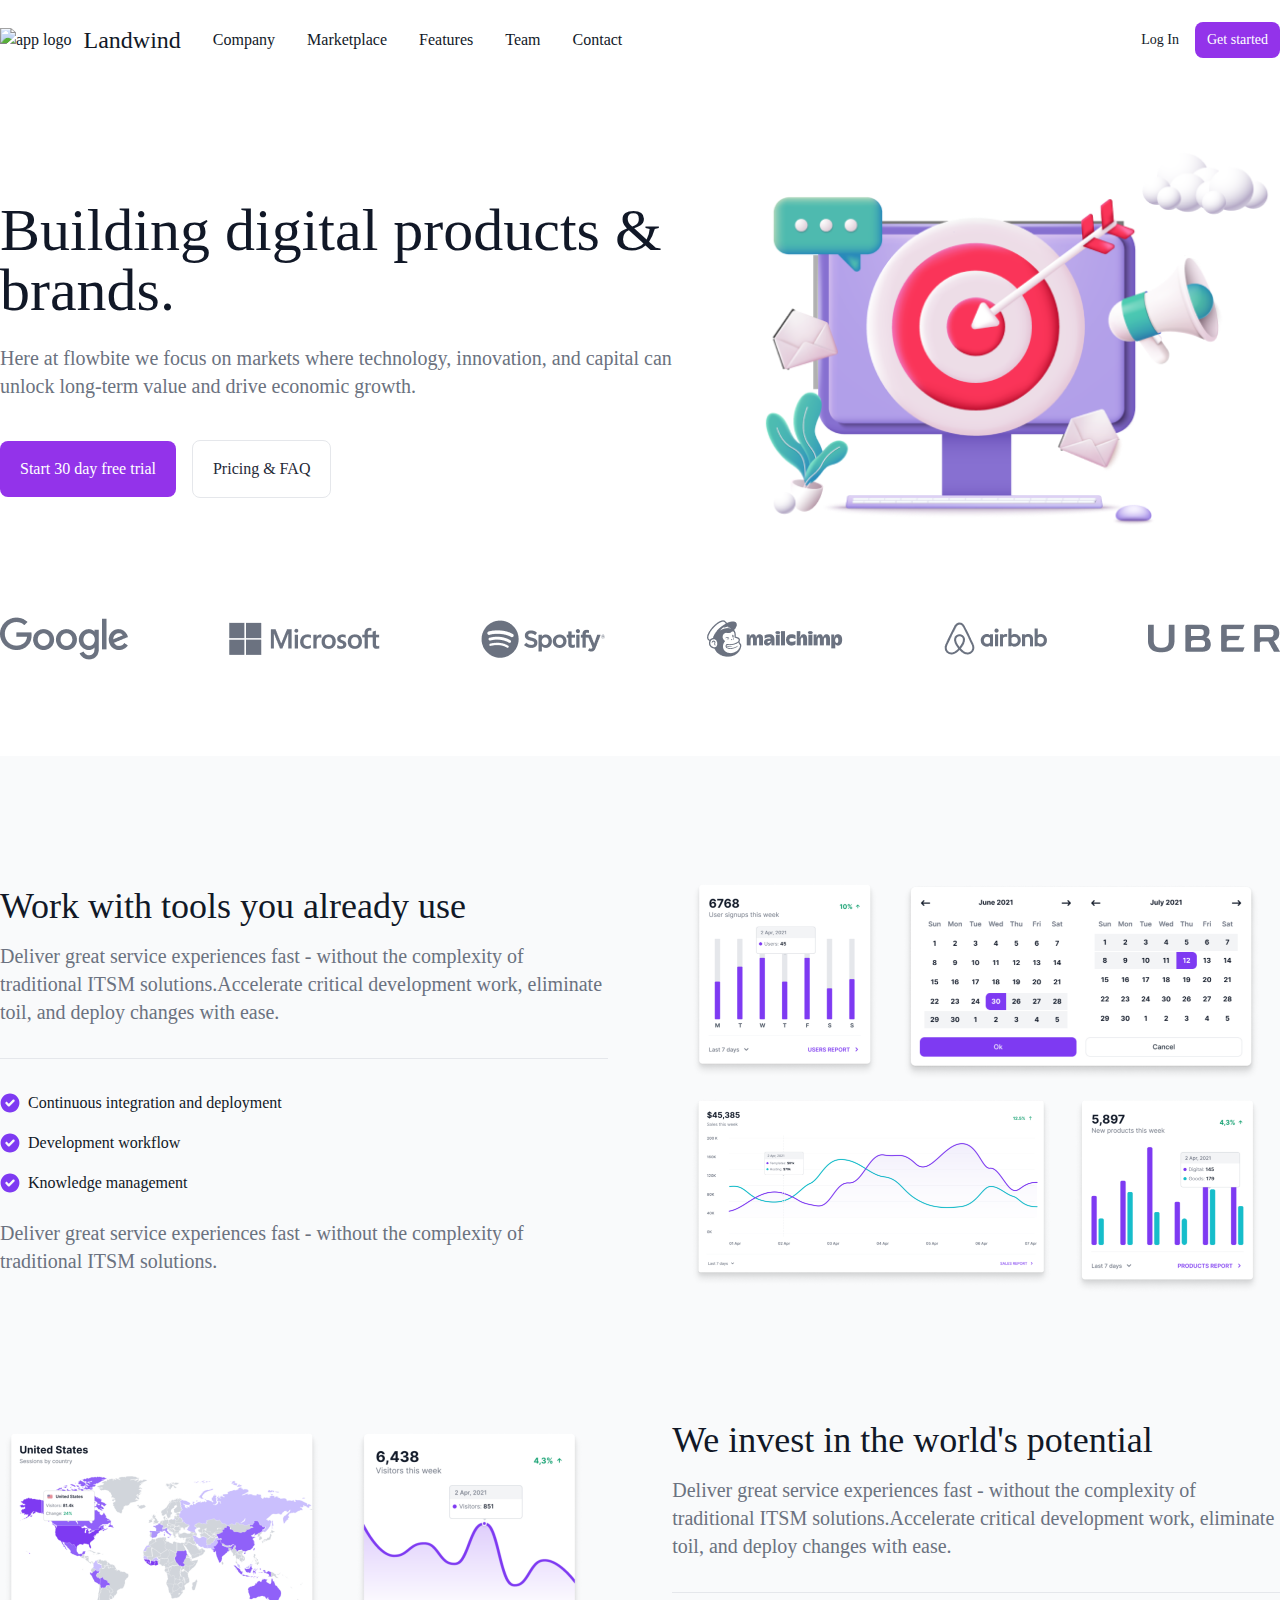
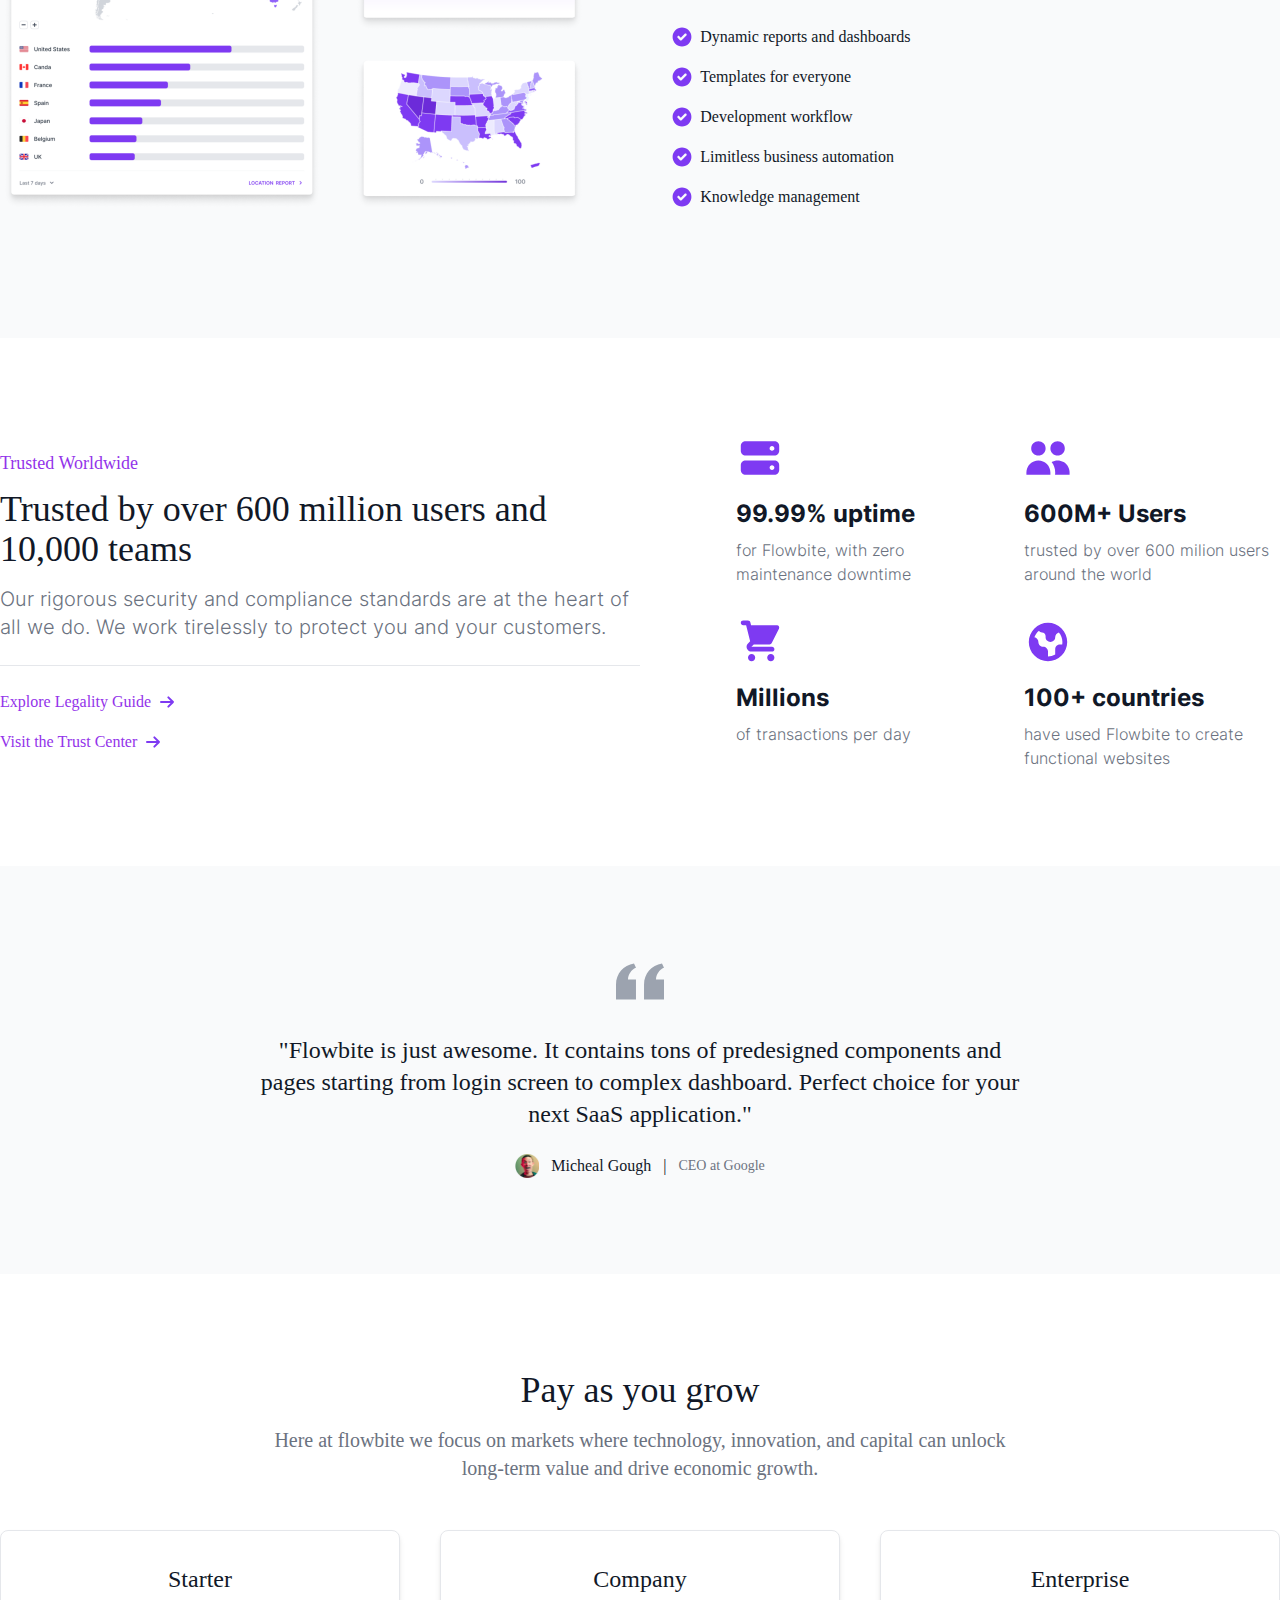
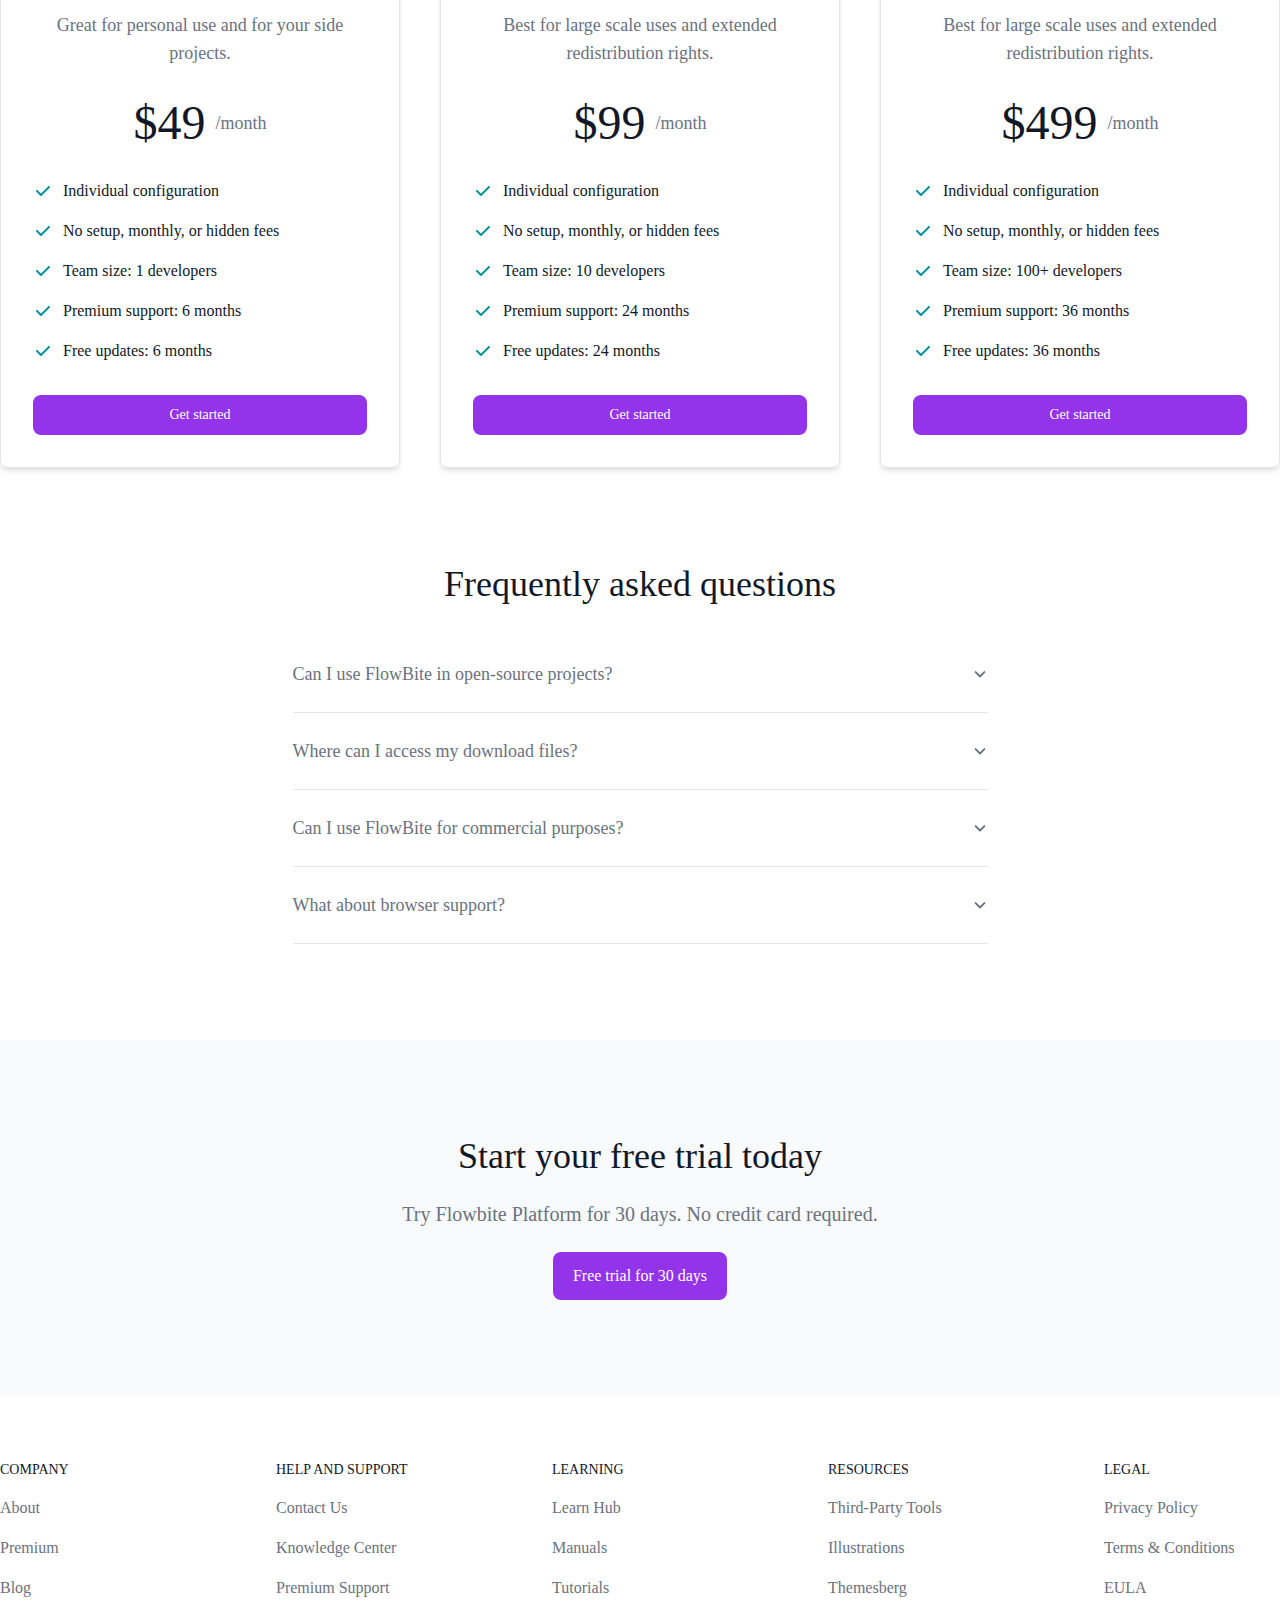
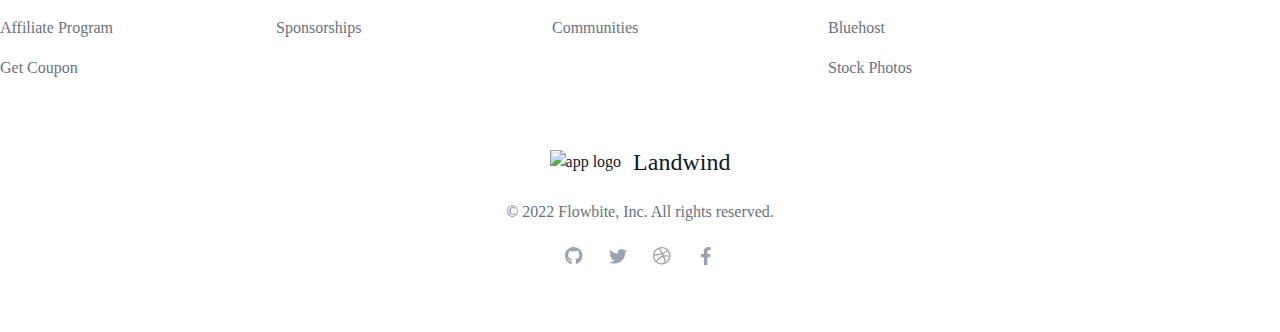
==== commit 1ac7bc00: "Feat: App Footer" ====
--- a/index.html
+++ b/index.html
@@ -157,7 +157,7 @@
           <h1 class="font-InterBlack text-3xl sm:text-4xl md:text-5xl xl:text-6xl">Building digital products & brands.
           </h1>
           <!-- Hero Caption -->
-          <p class="text-base md:text-xl text-gray-500 mt-6">Here at flowbite we focus on markets where technology,
+          <p class="md:text-xl text-gray-500 mt-6">Here at flowbite we focus on markets where technology,
             innovation, and
             capital can unlock long-term value and drive economic growth.</p>
 
@@ -205,7 +205,7 @@
           <!-- First Features Description -->
           <div class="lg:w-1/2">
             <h2 class="section__title">Work with tools you already use</h2>
-            <p class="text-base md:text-xl text-gray-500 mt-4 pb-6 xl:pb-8 border-b border-b-gray-200">
+            <p class="md:text-xl text-gray-500 mt-4 pb-6 xl:pb-8 border-b border-b-gray-200">
               Deliver great service experiences fast - without the complexity of traditional ITSM solutions.Accelerate
               critical development work, eliminate toil, and deploy changes with ease.
             </p>
@@ -235,7 +235,7 @@
 
             </div>
 
-            <p class="text-base md:text-xl text-gray-500">
+            <p class="md:text-xl text-gray-500">
               Deliver great service experiences fast - without the complexity of traditional ITSM solutions.
             </p>
           </div>
@@ -259,7 +259,7 @@
           <!-- Second Features Description -->
           <div class="lg:w-1/2">
             <h2 class="section__title">We invest in the world's potential</h2>
-            <p class="text-base md:text-xl text-gray-500 mt-4 pb-6 xl:pb-8 border-b border-b-gray-200">
+            <p class="md:text-xl text-gray-500 mt-4 pb-6 xl:pb-8 border-b border-b-gray-200">
               Deliver great service experiences fast - without the complexity of traditional ITSM solutions.Accelerate
               critical development work, eliminate toil, and deploy changes with ease.
             </p>
@@ -471,9 +471,9 @@
 
             </ul>
 
-            <a href="#"
-              class="block bg-purple-600 w-full py-2.5 text-sm font-InterMedium rounded-lg text-white text-center">Get
-              started</a>
+            <button class="btn text-sm block w-full py-2.5">
+              <a href="#">Get started</a>
+            </button>
 
           </div>
 
@@ -528,9 +528,9 @@
 
             </ul>
 
-            <a href="#"
-              class="block bg-purple-600 w-full py-2.5 text-sm font-InterMedium rounded-lg text-white text-center">Get
-              started</a>
+            <button class="btn text-sm block w-full py-2.5">
+              <a href="#">Get started</a>
+            </button>
 
           </div>
 
@@ -585,9 +585,9 @@
 
             </ul>
 
-            <a href="#"
-              class="block bg-purple-600 w-full py-2.5 text-sm font-InterMedium rounded-lg text-white text-center">Get
-              started</a>
+            <button class="btn text-sm block w-full py-2.5">
+              <a href="#">Get started</a>
+            </button>
 
           </div>
 
@@ -718,6 +718,107 @@
 
   </main>
 
+  <!-- App Footer -->
+  <footer>
+    <div class="container py-12 md:py-14 lg:py-16">
+
+      <div class="flex justify-between gap-x-5 gap-y-8 sm:gap-y-10 flex-wrap">
+
+        <ul
+          class="w-[150px] sm:w-[176px] space-y-4 text-gray-500 text-sm sm:text-base child:transition-all child-hover:text-purple-600">
+          <li>
+            <h5 class="uppercase font-InterSemiBold text-xs sm:text-sm text-gray-900 hover:text-gray-900">COMPANY</h5>
+          </li>
+          <li><a href="#">About</a></li>
+          <li><a href="#">Premium</a></li>
+          <li><a href="#">Blog</a></li>
+          <li><a href="#">Affiliate Program</a></li>
+          <li><a href="#">Get Coupon</a></li>
+        </ul>
+
+        <ul
+          class="w-[150px] sm:w-[176px] space-y-4 text-gray-500 text-sm sm:text-base child:transition-all child-hover:text-purple-600">
+          <li>
+            <h5 class="uppercase font-InterSemiBold text-xs sm:text-sm text-gray-900 hover:text-gray-900">Help and
+              support</h5>
+          </li>
+          <li><a href="#">Contact Us</a></li>
+          <li><a href="#">Knowledge Center</a></li>
+          <li><a href="#">Premium Support</a></li>
+          <li><a href="#">Sponsorships</a></li>
+        </ul>
+
+        <ul
+          class="w-[150px] sm:w-[176px] space-y-4 text-gray-500 text-sm sm:text-base child:transition-all child-hover:text-purple-600">
+          <li>
+            <h5 class="uppercase font-InterSemiBold text-xs sm:text-sm text-gray-900 hover:text-gray-900">Learning
+            </h5>
+          </li>
+          <li><a href="#">Learn Hub</a></li>
+          <li><a href="#">Manuals</a></li>
+          <li><a href="#">Tutorials</a></li>
+          <li><a href="#">Communities</a></li>
+        </ul>
+
+        <ul
+          class="w-[150px] sm:w-[176px] space-y-4 text-gray-500 text-sm sm:text-base child:transition-all child-hover:text-purple-600">
+          <li>
+            <h5 class="uppercase font-InterSemiBold text-xs sm:text-sm text-gray-900 hover:text-gray-900">RESOURCES
+            </h5>
+          </li>
+          <li><a href="#">Third-Party Tools</a></li>
+          <li><a href="#">Illustrations</a></li>
+          <li><a href="#">Themesberg</a></li>
+          <li><a href="#">Bluehost</a></li>
+          <li><a href="#">Stock Photos</a></li>
+        </ul>
+
+        <ul
+          class="w-[150px] sm:w-[176px] space-y-4 text-gray-500 text-sm sm:text-base child:transition-all child-hover:text-purple-600">
+          <li>
+            <h5 class="uppercase font-InterSemiBold text-xs sm:text-sm text-gray-900 hover:text-gray-900">LEGAL</h5>
+          </li>
+          <li><a href="#">Privacy Policy</a></li>
+          <li><a href="#">Terms & Conditions</a></li>
+          <li><a href="#">EULA</a></li>
+        </ul>
+
+      </div>
+
+      <div class="space-y-4 md:space-y-5 mt-12 md:mt-14 lg:mt-16">
+
+        <!-- Footer App Logo -->
+        <a href="#" class="flex-center gap-2 lg:gap-3 h-8 md:h-9 cursor-default md:cursor-pointer">
+          <img src="./images/app-logo.png" alt="app logo">
+          <span class="text-xl lg:text-2xl font-InterSemiBold">Landwind</span>
+        </a>
+
+        <p class="text-sm md:text-base text-center text-gray-500">© 2022 Flowbite, Inc. All rights reserved.</p>
+
+        <!-- Social Media Logos -->
+        <div class="flex-center gap-5">
+
+          <svg class="w-6 h-6">
+            <use href="#github"></use>
+          </svg>
+          <svg class="w-6 h-6">
+            <use href="#twitter"></use>
+          </svg>
+          <svg class="w-6 h-6">
+            <use href="#dribbble"></use>
+          </svg>
+          <svg class="w-6 h-6">
+            <use href="#facebook"></use>
+          </svg>
+
+        </div>
+
+      </div>
+
+
+    </div>
+  </footer>
+
   <script src="./js/app.js"></script>
 </body>
 
--- a/styles/app.css
+++ b/styles/app.css
@@ -916,6 +916,10 @@
   margin-top: 1px;
 }
 
+.mt-12 {
+  margin-top: 3rem;
+}
+
 .box-border {
   box-sizing: border-box;
 }
@@ -1047,6 +1051,14 @@
   height: 100vh;
 }
 
+.h-9 {
+  height: 2.25rem;
+}
+
+.h-8 {
+  height: 2rem;
+}
+
 .w-10 {
   width: 2.5rem;
 }
@@ -1085,6 +1097,22 @@
 
 .w-full {
   width: 100%;
+}
+
+.w-\[1\] {
+  width: 1;
+}
+
+.w-\[176px\] {
+  width: 176px;
+}
+
+.w-\[\] {
+  width: ;
+}
+
+.w-\[150px\] {
+  width: 150px;
 }
 
 .max-w-\[695px\] {
@@ -1685,6 +1713,19 @@
   row-gap: 2.5rem;
 }
 
+.gap-x-5 {
+  -moz-column-gap: 1.25rem;
+       column-gap: 1.25rem;
+}
+
+.gap-y-5 {
+  row-gap: 1.25rem;
+}
+
+.gap-y-8 {
+  row-gap: 2rem;
+}
+
 .space-x-2 > :not([hidden]) ~ :not([hidden]) {
   --tw-space-x-reverse: 0;
   margin-right: calc(0.5rem * var(--tw-space-x-reverse));
@@ -1715,6 +1756,12 @@
   margin-bottom: calc(1.5rem * var(--tw-space-y-reverse));
 }
 
+.space-y-5 > :not([hidden]) ~ :not([hidden]) {
+  --tw-space-y-reverse: 0;
+  margin-top: calc(1.25rem * calc(1 - var(--tw-space-y-reverse)));
+  margin-bottom: calc(1.25rem * var(--tw-space-y-reverse));
+}
+
 .space-y-reverse > :not([hidden]) ~ :not([hidden]) {
   --tw-space-y-reverse: 1;
 }
@@ -2355,6 +2402,11 @@
   padding-bottom: 1.25rem;
 }
 
+.py-12 {
+  padding-top: 3rem;
+  padding-bottom: 3rem;
+}
+
 .pb-16 {
   padding-bottom: 4rem;
 }
@@ -2452,11 +2504,6 @@
   line-height: 2.25rem;
 }
 
-.text-base {
-  font-size: 1rem;
-  line-height: 1.5rem;
-}
-
 .text-lg {
   font-size: 1.125rem;
   line-height: 1.75rem;
@@ -2472,8 +2519,17 @@
   line-height: 1.75rem;
 }
 
+.text-xs {
+  font-size: 0.75rem;
+  line-height: 1rem;
+}
+
 .font-bold {
   font-weight: 700;
+}
+
+.font-semibold {
+  font-weight: 600;
 }
 
 .uppercase {
@@ -2583,11 +2639,6 @@
 .text-purple-600 {
   --tw-text-opacity: 1;
   color: rgb(147 51 234 / var(--tw-text-opacity));
-}
-
-.text-white {
-  --tw-text-opacity: 1;
-  color: rgb(255 255 255 / var(--tw-text-opacity));
 }
 
 .underline {
@@ -3075,6 +3126,11 @@
   color: rgb(147 51 234 / var(--tw-text-opacity));
 }
 
+.hover\:text-gray-900:hover {
+  --tw-text-opacity: 1;
+  color: rgb(17 24 39 / var(--tw-text-opacity));
+}
+
 .before\:hover\:text-center:hover::before {
   content: var(--tw-content);
   text-align: center;
@@ -3139,12 +3195,20 @@
 }
 
 @media (min-width: 640px) {
+  .sm\:w-\[176px\] {
+    width: 176px;
+  }
+
   .sm\:justify-between {
     justify-content: space-between;
   }
 
   .sm\:gap-3 {
     gap: 0.75rem;
+  }
+
+  .sm\:gap-y-10 {
+    row-gap: 2.5rem;
   }
 
   .sm\:text-4xl {
@@ -3162,6 +3226,11 @@
     line-height: 1.75rem;
   }
 
+  .sm\:text-sm {
+    font-size: 0.875rem;
+    line-height: 1.25rem;
+  }
+
   .sm\:underline {
     text-decoration-line: underline;
   }
@@ -3202,6 +3271,10 @@
     margin-top: 2rem;
   }
 
+  .md\:mt-14 {
+    margin-top: 3.5rem;
+  }
+
   .md\:hidden {
     display: none;
   }
@@ -3210,6 +3283,10 @@
     height: 3rem;
   }
 
+  .md\:h-9 {
+    height: 2.25rem;
+  }
+
   .md\:w-12 {
     width: 3rem;
   }
@@ -3236,6 +3313,12 @@
 
   .md\:gap-8 {
     gap: 2rem;
+  }
+
+  .md\:space-y-5 > :not([hidden]) ~ :not([hidden]) {
+    --tw-space-y-reverse: 0;
+    margin-top: calc(1.25rem * calc(1 - var(--tw-space-y-reverse)));
+    margin-bottom: calc(1.25rem * var(--tw-space-y-reverse));
   }
 
   .md\:p-6 {
@@ -3262,6 +3345,11 @@
     padding-bottom: 1.5rem;
   }
 
+  .md\:py-14 {
+    padding-top: 3.5rem;
+    padding-bottom: 3.5rem;
+  }
+
   .md\:pb-20 {
     padding-bottom: 5rem;
   }
@@ -3294,6 +3382,11 @@
   .md\:text-xl {
     font-size: 1.25rem;
     line-height: 1.75rem;
+  }
+
+  .md\:text-sm {
+    font-size: 0.875rem;
+    line-height: 1.25rem;
   }
 
   .md\:shadow-none {
@@ -3414,6 +3507,11 @@
     padding-bottom: 6rem;
   }
 
+  .lg\:py-16 {
+    padding-top: 4rem;
+    padding-bottom: 4rem;
+  }
+
   .lg\:pb-24 {
     padding-bottom: 6rem;
   }
@@ -3491,6 +3589,11 @@
   .xl\:text-6xl {
     font-size: 3.75rem;
     line-height: 1;
+  }
+
+  .xl\:text-base {
+    font-size: 1rem;
+    line-height: 1.5rem;
   }
 }
 
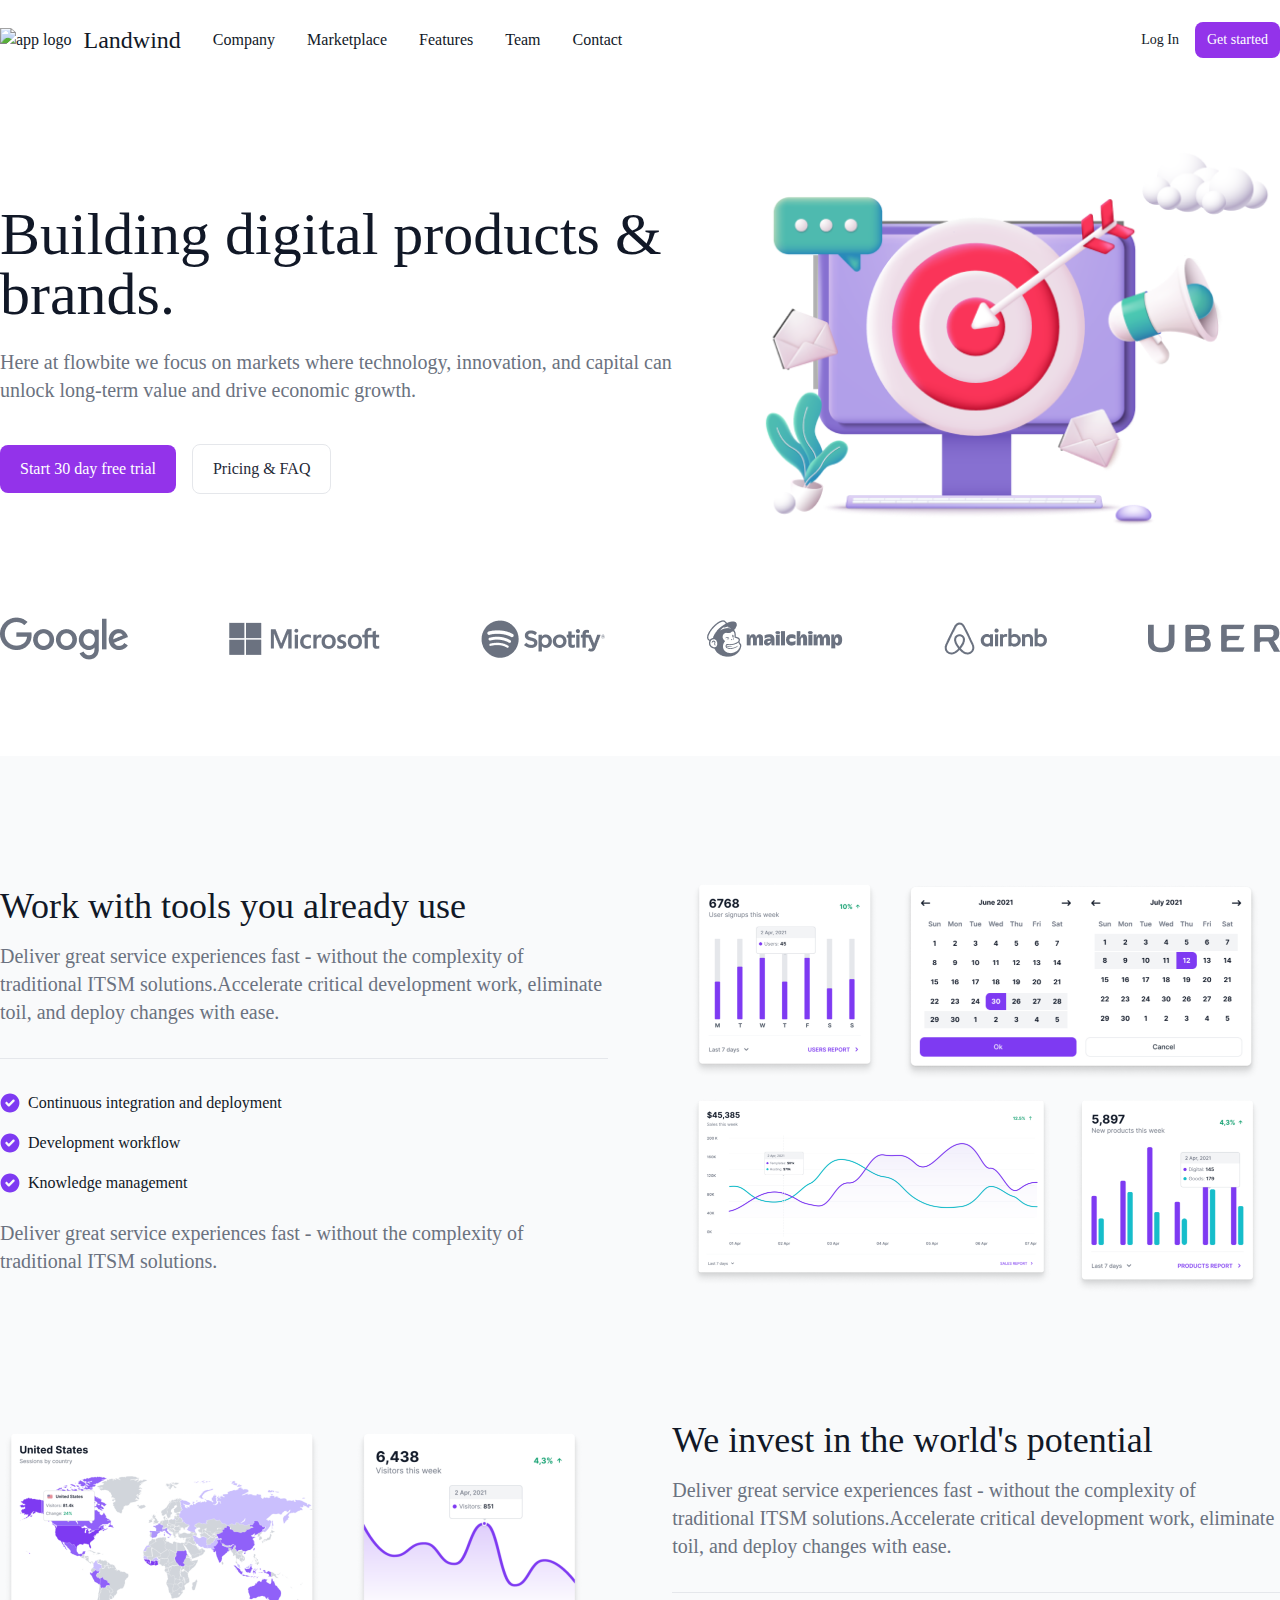
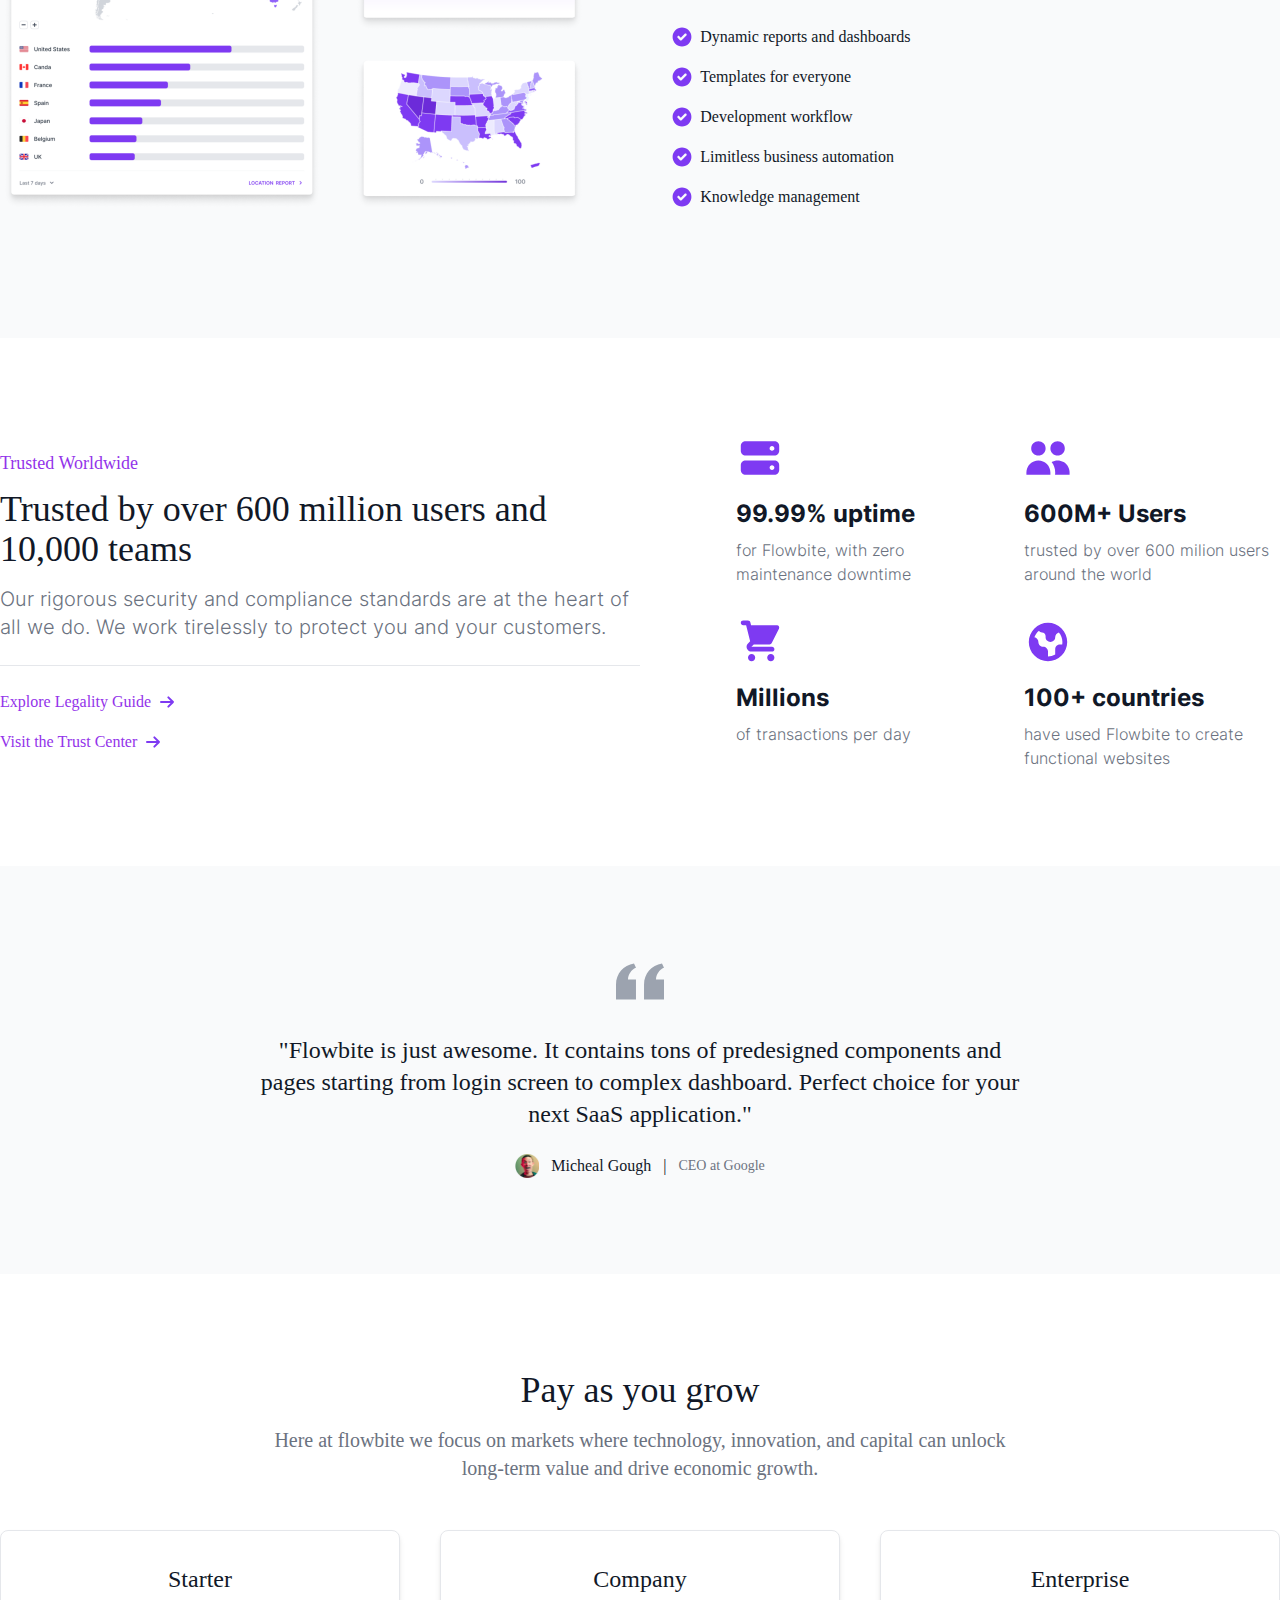
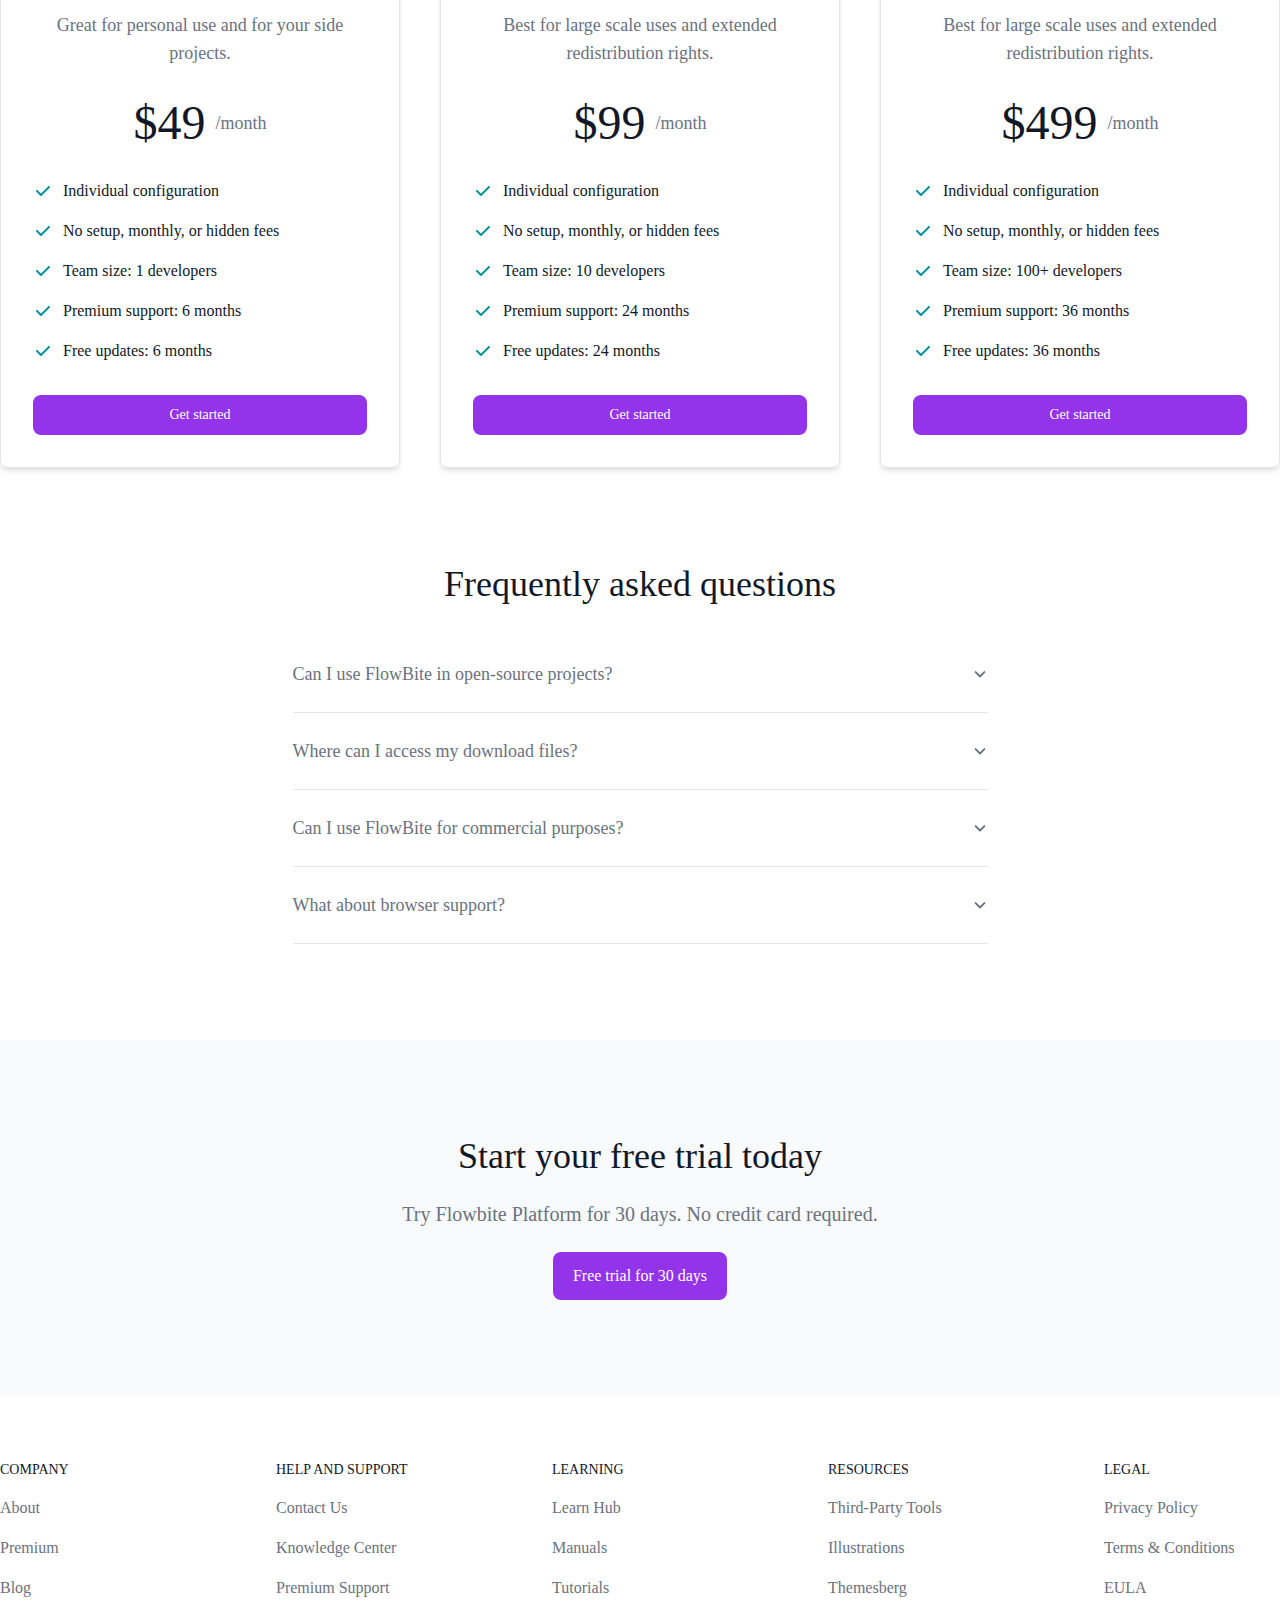
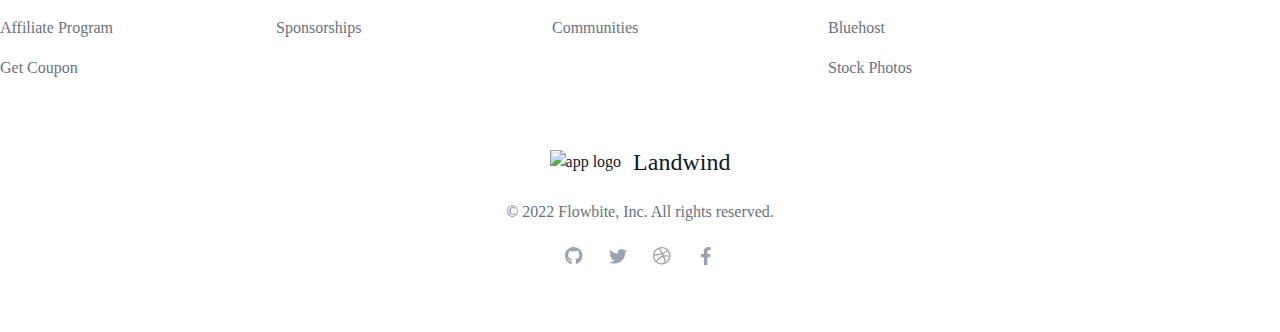
==== commit ca07b096: "Refacor: Buttons And Footer Links" ====
--- a/index.html
+++ b/index.html
@@ -98,28 +98,23 @@
       <!-- Left Header Section -->
       <div class="flex-center gap-8">
         <!-- App Logo -->
-        <div class="flex-center gap-2 lg:gap-3">
-          <img src="./images/app-logo.png" class="cursor-default md:cursor-pointer" alt="app logo">
-          <span class="text-xl lg:text-2xl font-InterSemiBold cursor-default md:cursor-pointer">Landwind</span>
-        </div>
+        <a href="#" class="flex-center gap-2 lg:gap-3 h-8 md:h-9">
+          <img src="./images/app-logo.png" alt="app logo">
+          <span class="text-xl lg:text-2xl font-InterSemiBold">Landwind</span>
+        </a>
         <!-- Header Menu -->
-        <ul
-          class="hidden md:flex-center gap-4 lg:gap-8 child:cursor-pointer child:transition-all child-hover:text-purple-600">
-          <li>Company</li>
-          <li>Marketplace</li>
-          <li>Features</li>
-          <li>Team</li>
-          <li>Contact</li>
+        <ul class="hidden md:flex-center gap-4 lg:gap-8 child:transition-all child-hover:text-purple-600">
+          <li><a href="#">Company</a></li>
+          <li><a href="#">Marketplace</a></li>
+          <li><a href="#">Features</a></li>
+          <li><a href="#">Team</a></li>
+          <li><a href="#">Contact</a></li>
         </ul>
       </div>
       <!-- Right Header Section: Buttons -->
       <div class="hidden md:flex-center gap-3 lg:gap-4 text-sm">
-        <button class="hidden lg:inline-block transition-all hover:text-purple-600">
-          <a href="#">Log In</a>
-        </button>
-        <button class="btn py-2 px-3 lg:px-3 flex-center">
-          <a href="#">Get started</a>
-        </button>
+        <a href="#" class="hidden lg:inline-block transition-all hover:text-purple-600">Log In</a>
+        <a href="#" class="btn py-2 px-3 flex-center">Get started</a>
       </div>
       <!-- Mobile Menu toggle Btn -->
       <div class="cursor-default md:hidden flex flex-col justify-between w-8 relative h-5 mobile-menu__toggle-btn">
@@ -131,15 +126,14 @@
       <div
         class="overlay md:hidden opacity-0 invisible transition-all fixed left-0 bottom-0 right-0 -z-20 top-16 w-full h-screen bg-black/10">
       </div>
-      <ul
-        class="mobile-menu -translate-y-[380px]  md:hidden absolute -z-10 left-0 top-16 w-full bg-white flex flex-col items-center font-InterSemiBold text-purple-600 gap-5 py-5 rounded-b-lg child:cursor-default">
-        <li>Company</li>
-        <li>Marketplace</li>
-        <li>Features</li>
-        <li>Team</li>
-        <li>Contact</li>
-        <li class="btn py-2 px-2 lg:px-3 flex-center">
-          <a href="#">Get Started</a>
+      <ul class="mobile-menu -translate-y-[380px] md:hidden absolute -z-10 left-0 top-16 w-full bg-white flex flex-col items-center font-InterSemiBold text-purple-600 gap-5 py-5 rounded-b-lg>
+        <li><a href=" #">Company</a></li>
+        <li><a href="#">Marketplace</a></li>
+        <li><a href="#">Features</a></li>
+        <li><a href="#">Team</a></li>
+        <li><a href="#">Contact</a></li>
+        <li>
+          <a href="#" class="btn py-2 px-2 lg:px-3 flex-center">Get Started</a>
         </li>
       </ul>
     </div>
@@ -162,15 +156,11 @@
             capital can unlock long-term value and drive economic growth.</p>
 
           <!-- Hero Buttons -->
-          <div
-            class="flex flex-col xs:flex-row xs:items-center gap-4 mt-6 md:mt-10 cursor-default md:child:cursor-pointer">
-            <button class="btn w-full xs:w-auto py-3 md:py-4 px-4 md:px-5">
-              <a href="#">Start 30 day free trial</a>
-            </button>
-            <button
-              class="w-full xs:w-auto text-gray-800 rounded-lg font-InterMedium py-3 md:py-4 px-4 md:px-5 border border-gray-200">
-              <a href="#">Pricing & FAQ</a>
-            </button>
+          <div class="flex flex-col xs:flex-row xs:items-center gap-4 mt-6 md:mt-10 md:child:cursor-pointer">
+            <a href="#" class="btn w-full xs:w-auto py-3 px-4 md:px-5 text-center">Start 30 day free trial</a>
+            <a href="#"
+              class="w-full xs:w-auto text-gray-800 rounded-lg font-InterMedium py-3 px-4 md:px-5 border border-gray-200 text-center">Pricing
+              & FAQ</a>
           </div>
 
         </div>
@@ -471,9 +461,7 @@
 
             </ul>
 
-            <button class="btn text-sm block w-full py-2.5">
-              <a href="#">Get started</a>
-            </button>
+            <a href="#" class="btn text-sm block w-full py-2.5 text-center">Get started</a>
 
           </div>
 
@@ -528,9 +516,7 @@
 
             </ul>
 
-            <button class="btn text-sm block w-full py-2.5">
-              <a href="#">Get started</a>
-            </button>
+            <a href="#" class="btn text-sm block w-full py-2.5 text-center">Get started</a>
 
           </div>
 
@@ -585,9 +571,7 @@
 
             </ul>
 
-            <button class="btn text-sm block w-full py-2.5">
-              <a href="#">Get started</a>
-            </button>
+            <a href="#" class="btn text-sm block w-full py-2.5 text-center">Get started</a>
 
           </div>
 
@@ -708,8 +692,8 @@
 
         <h2 class="section__title text-center">Start your free trial today</h2>
         <p class="md:text-xl text-center text-gray-500">Try Flowbite Platform for 30 days. No credit card required.</p>
-        <button class="btn block w-full xs:w-auto py-3 px-4 md:px-5 mx-auto">
-          <a href="#">Free trial for 30 days</a>
+        <button class="btn block w-full xs:w-auto mx-auto">
+          <a href="#" class="inline-block py-3 px-4 md:px-5 ">Free trial for 30 days</a>
         </button>
 
       </div>
@@ -725,7 +709,7 @@
       <div class="flex justify-between gap-x-5 gap-y-8 sm:gap-y-10 flex-wrap">
 
         <ul
-          class="w-[150px] sm:w-[176px] space-y-4 text-gray-500 text-sm sm:text-base child:transition-all child-hover:text-purple-600">
+          class="w-[150px] sm:w-[176px] space-y-4 text-gray-500 text-sm sm:text-base child:transition-all md:child-hover:text-purple-600">
           <li>
             <h5 class="uppercase font-InterSemiBold text-xs sm:text-sm text-gray-900 hover:text-gray-900">COMPANY</h5>
           </li>
@@ -737,7 +721,7 @@
         </ul>
 
         <ul
-          class="w-[150px] sm:w-[176px] space-y-4 text-gray-500 text-sm sm:text-base child:transition-all child-hover:text-purple-600">
+          class="w-[150px] sm:w-[176px] space-y-4 text-gray-500 text-sm sm:text-base child:transition-all md:child-hover:text-purple-600">
           <li>
             <h5 class="uppercase font-InterSemiBold text-xs sm:text-sm text-gray-900 hover:text-gray-900">Help and
               support</h5>
@@ -749,7 +733,7 @@
         </ul>
 
         <ul
-          class="w-[150px] sm:w-[176px] space-y-4 text-gray-500 text-sm sm:text-base child:transition-all child-hover:text-purple-600">
+          class="w-[150px] sm:w-[176px] space-y-4 text-gray-500 text-sm sm:text-base child:transition-all md:child-hover:text-purple-600">
           <li>
             <h5 class="uppercase font-InterSemiBold text-xs sm:text-sm text-gray-900 hover:text-gray-900">Learning
             </h5>
@@ -761,7 +745,7 @@
         </ul>
 
         <ul
-          class="w-[150px] sm:w-[176px] space-y-4 text-gray-500 text-sm sm:text-base child:transition-all child-hover:text-purple-600">
+          class="w-[150px] sm:w-[176px] space-y-4 text-gray-500 text-sm sm:text-base child:transition-all md:child-hover:text-purple-600">
           <li>
             <h5 class="uppercase font-InterSemiBold text-xs sm:text-sm text-gray-900 hover:text-gray-900">RESOURCES
             </h5>
@@ -774,7 +758,7 @@
         </ul>
 
         <ul
-          class="w-[150px] sm:w-[176px] space-y-4 text-gray-500 text-sm sm:text-base child:transition-all child-hover:text-purple-600">
+          class="w-[150px] sm:w-[176px] space-y-4 text-gray-500 text-sm sm:text-base child:transition-all md:child-hover:text-purple-600">
           <li>
             <h5 class="uppercase font-InterSemiBold text-xs sm:text-sm text-gray-900 hover:text-gray-900">LEGAL</h5>
           </li>
@@ -788,7 +772,7 @@
       <div class="space-y-4 md:space-y-5 mt-12 md:mt-14 lg:mt-16">
 
         <!-- Footer App Logo -->
-        <a href="#" class="flex-center gap-2 lg:gap-3 h-8 md:h-9 cursor-default md:cursor-pointer">
+        <a href="#" class="flex-center gap-2 lg:gap-3 h-8 md:h-9 md:cursor-pointer">
           <img src="./images/app-logo.png" alt="app logo">
           <span class="text-xl lg:text-2xl font-InterSemiBold">Landwind</span>
         </a>
--- a/styles/app.css
+++ b/styles/app.css
@@ -888,6 +888,10 @@
   margin-top: 2.5rem;
 }
 
+.mt-12 {
+  margin-top: 3rem;
+}
+
 .mt-16 {
   margin-top: 4rem;
 }
@@ -914,10 +918,6 @@
 
 .mt-px {
   margin-top: 1px;
-}
-
-.mt-12 {
-  margin-top: 3rem;
 }
 
 .box-border {
@@ -1043,6 +1043,10 @@
   height: 1.5rem;
 }
 
+.h-8 {
+  height: 2rem;
+}
+
 .h-\[3px\] {
   height: 3px;
 }
@@ -1051,14 +1055,6 @@
   height: 100vh;
 }
 
-.h-9 {
-  height: 2.25rem;
-}
-
-.h-8 {
-  height: 2rem;
-}
-
 .w-10 {
   width: 2.5rem;
 }
@@ -1079,6 +1075,10 @@
   width: 2rem;
 }
 
+.w-\[150px\] {
+  width: 150px;
+}
+
 .w-\[300px\] {
   width: 300px;
 }
@@ -1097,22 +1097,6 @@
 
 .w-full {
   width: 100%;
-}
-
-.w-\[1\] {
-  width: 1;
-}
-
-.w-\[176px\] {
-  width: 176px;
-}
-
-.w-\[\] {
-  width: ;
-}
-
-.w-\[150px\] {
-  width: 150px;
 }
 
 .max-w-\[695px\] {
@@ -1709,17 +1693,13 @@
        column-gap: 5rem;
 }
 
-.gap-y-10 {
-  row-gap: 2.5rem;
-}
-
 .gap-x-5 {
   -moz-column-gap: 1.25rem;
        column-gap: 1.25rem;
 }
 
-.gap-y-5 {
-  row-gap: 1.25rem;
+.gap-y-10 {
+  row-gap: 2.5rem;
 }
 
 .gap-y-8 {
@@ -1756,12 +1736,6 @@
   margin-bottom: calc(1.5rem * var(--tw-space-y-reverse));
 }
 
-.space-y-5 > :not([hidden]) ~ :not([hidden]) {
-  --tw-space-y-reverse: 0;
-  margin-top: calc(1.25rem * calc(1 - var(--tw-space-y-reverse)));
-  margin-bottom: calc(1.25rem * var(--tw-space-y-reverse));
-}
-
 .space-y-reverse > :not([hidden]) ~ :not([hidden]) {
   --tw-space-y-reverse: 1;
 }
@@ -2372,6 +2346,11 @@
   padding-right: 1rem;
 }
 
+.py-12 {
+  padding-top: 3rem;
+  padding-bottom: 3rem;
+}
+
 .py-16 {
   padding-top: 4rem;
   padding-bottom: 4rem;
@@ -2402,11 +2381,6 @@
   padding-bottom: 1.25rem;
 }
 
-.py-12 {
-  padding-top: 3rem;
-  padding-bottom: 3rem;
-}
-
 .pb-16 {
   padding-bottom: 4rem;
 }
@@ -2526,10 +2500,6 @@
 
 .font-bold {
   font-weight: 700;
-}
-
-.font-semibold {
-  font-weight: 600;
 }
 
 .uppercase {
@@ -3121,14 +3091,14 @@
   font-weight: 700;
 }
 
+.hover\:text-gray-900:hover {
+  --tw-text-opacity: 1;
+  color: rgb(17 24 39 / var(--tw-text-opacity));
+}
+
 .hover\:text-purple-600:hover {
   --tw-text-opacity: 1;
   color: rgb(147 51 234 / var(--tw-text-opacity));
-}
-
-.hover\:text-gray-900:hover {
-  --tw-text-opacity: 1;
-  color: rgb(17 24 39 / var(--tw-text-opacity));
 }
 
 .before\:hover\:text-center:hover::before {
@@ -3221,16 +3191,16 @@
     line-height: 1.5rem;
   }
 
+  .sm\:text-sm {
+    font-size: 0.875rem;
+    line-height: 1.25rem;
+  }
+
   .sm\:text-xl {
     font-size: 1.25rem;
     line-height: 1.75rem;
   }
 
-  .sm\:text-sm {
-    font-size: 0.875rem;
-    line-height: 1.25rem;
-  }
-
   .sm\:underline {
     text-decoration-line: underline;
   }
@@ -3259,6 +3229,10 @@
     margin-top: 2.5rem;
   }
 
+  .md\:mt-14 {
+    margin-top: 3.5rem;
+  }
+
   .md\:mt-16 {
     margin-top: 4rem;
   }
@@ -3269,10 +3243,6 @@
 
   .md\:mt-8 {
     margin-top: 2rem;
-  }
-
-  .md\:mt-14 {
-    margin-top: 3.5rem;
   }
 
   .md\:hidden {
@@ -3330,6 +3300,11 @@
     padding-right: 1.25rem;
   }
 
+  .md\:py-14 {
+    padding-top: 3.5rem;
+    padding-bottom: 3.5rem;
+  }
+
   .md\:py-20 {
     padding-top: 5rem;
     padding-bottom: 5rem;
@@ -3345,11 +3320,6 @@
     padding-bottom: 1.5rem;
   }
 
-  .md\:py-14 {
-    padding-top: 3.5rem;
-    padding-bottom: 3.5rem;
-  }
-
   .md\:pb-20 {
     padding-bottom: 5rem;
   }
@@ -3382,11 +3352,6 @@
   .md\:text-xl {
     font-size: 1.25rem;
     line-height: 1.75rem;
-  }
-
-  .md\:text-sm {
-    font-size: 0.875rem;
-    line-height: 1.25rem;
   }
 
   .md\:shadow-none {
@@ -3404,6 +3369,16 @@
   .md\:child\:cursor-pointer > * {
     cursor: pointer;
   }
+
+  .md\:child-hover\:text-gray-500 > *:hover {
+    --tw-text-opacity: 1;
+    color: rgb(107 114 128 / var(--tw-text-opacity));
+  }
+
+  .md\:child-hover\:text-purple-600 > *:hover {
+    --tw-text-opacity: 1;
+    color: rgb(147 51 234 / var(--tw-text-opacity));
+  }
 }
 
 @media (min-width: 1024px) {
@@ -3502,16 +3477,16 @@
     padding-right: 0.75rem;
   }
 
+  .lg\:py-16 {
+    padding-top: 4rem;
+    padding-bottom: 4rem;
+  }
+
   .lg\:py-24 {
     padding-top: 6rem;
     padding-bottom: 6rem;
   }
 
-  .lg\:py-16 {
-    padding-top: 4rem;
-    padding-bottom: 4rem;
-  }
-
   .lg\:pb-24 {
     padding-bottom: 6rem;
   }
@@ -3589,11 +3564,6 @@
   .xl\:text-6xl {
     font-size: 3.75rem;
     line-height: 1;
-  }
-
-  .xl\:text-base {
-    font-size: 1rem;
-    line-height: 1.5rem;
   }
 }
 
